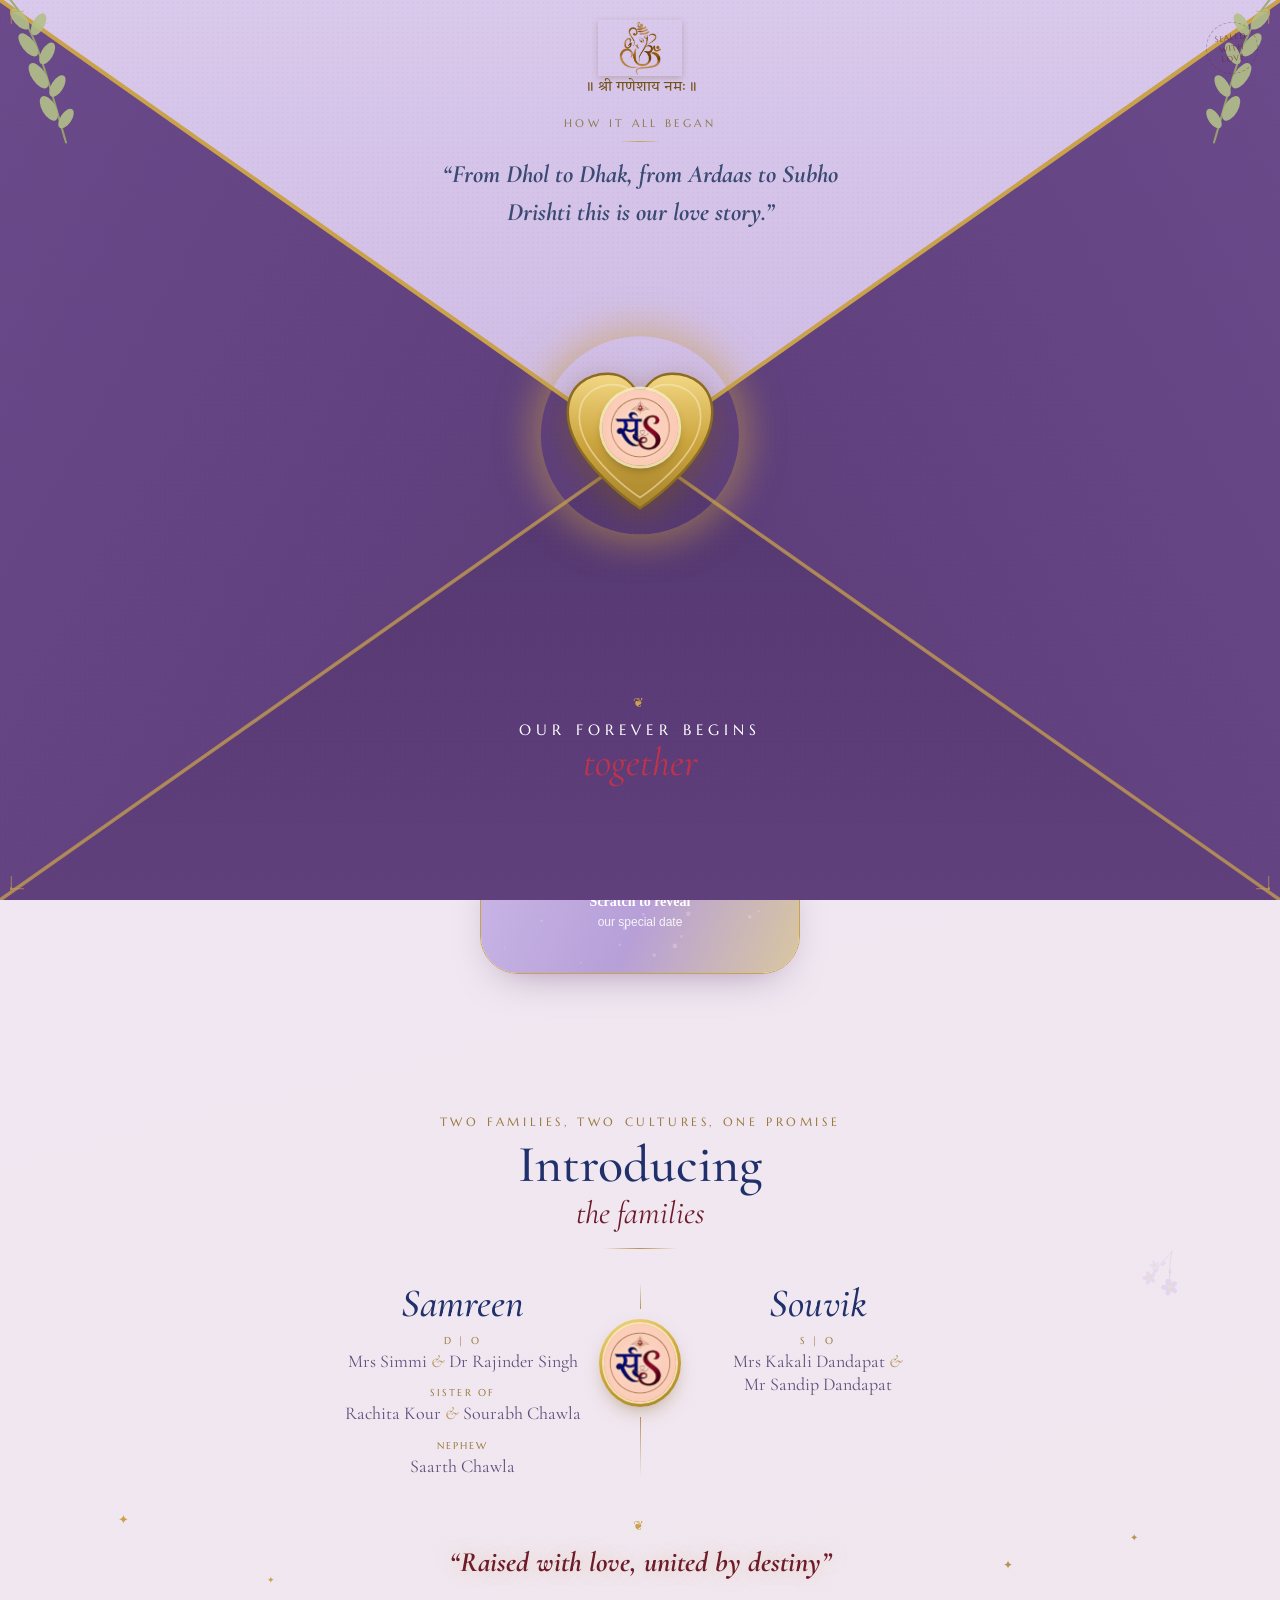
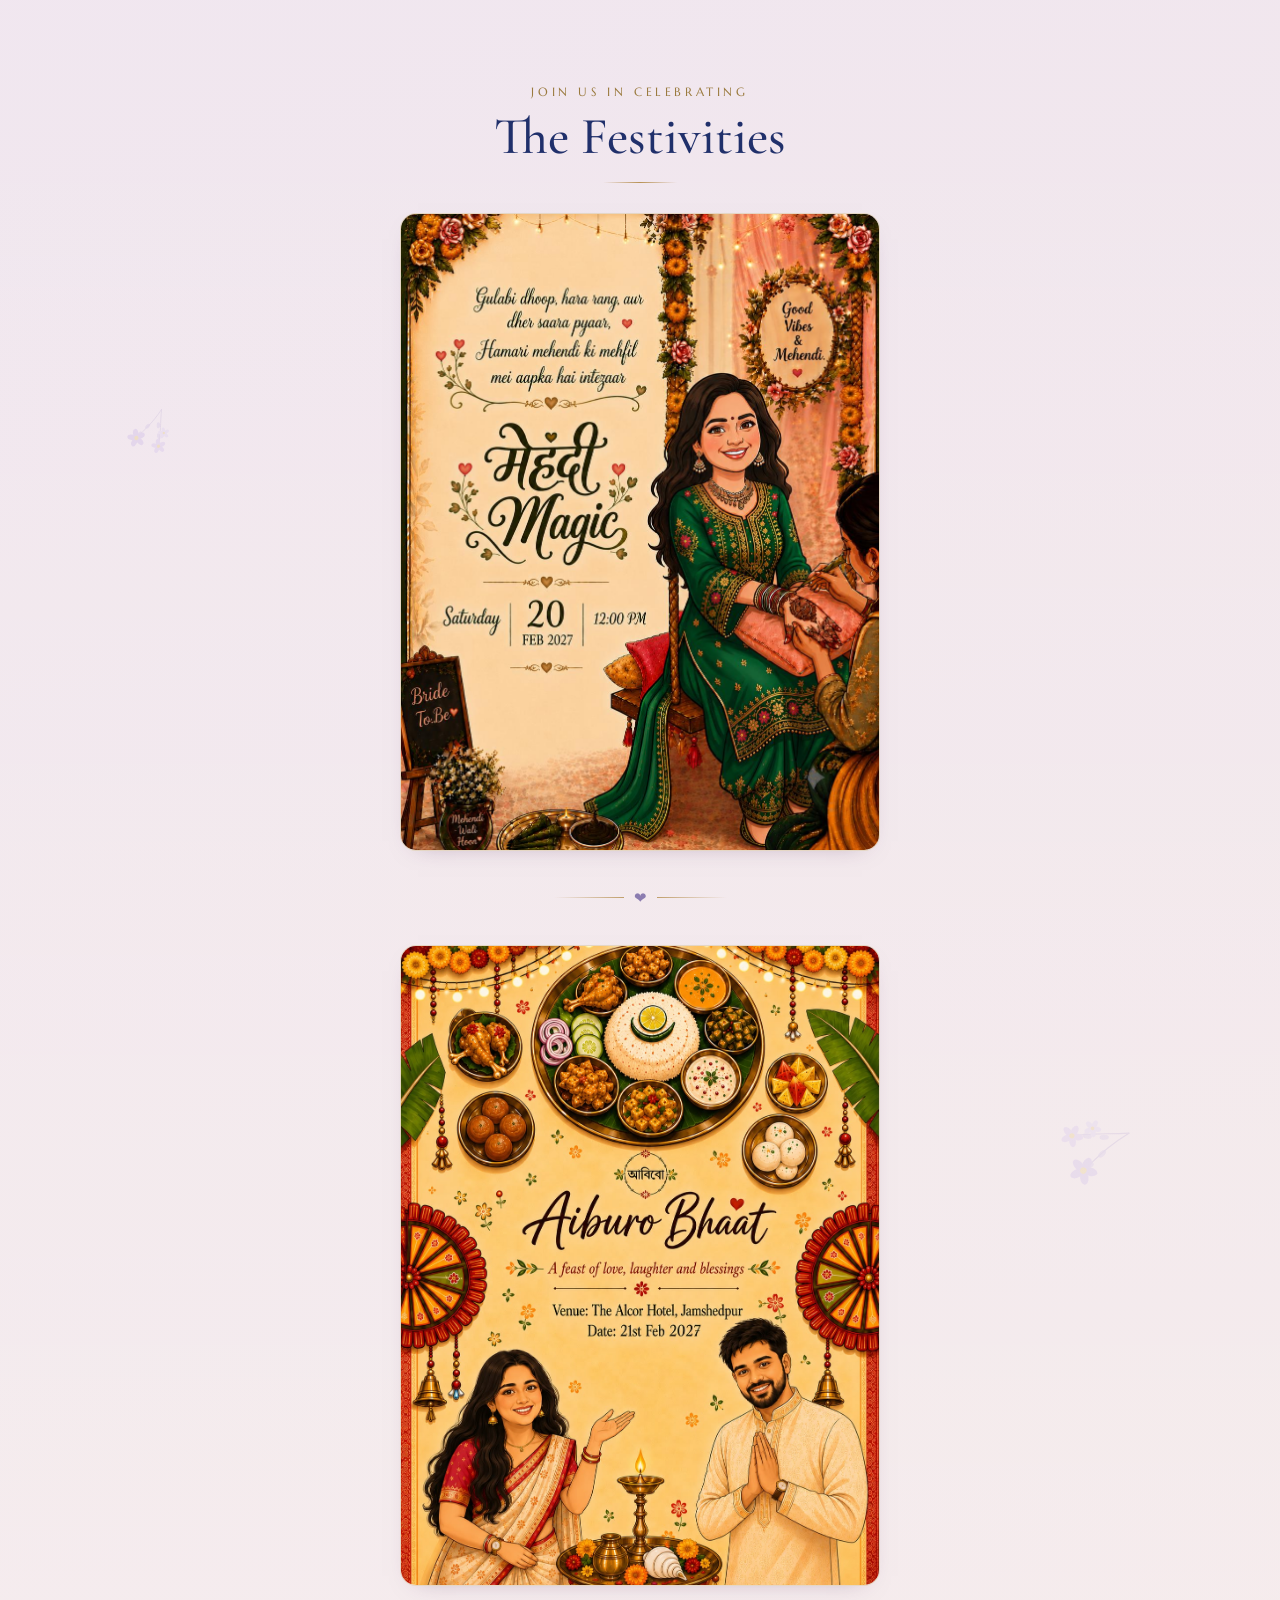
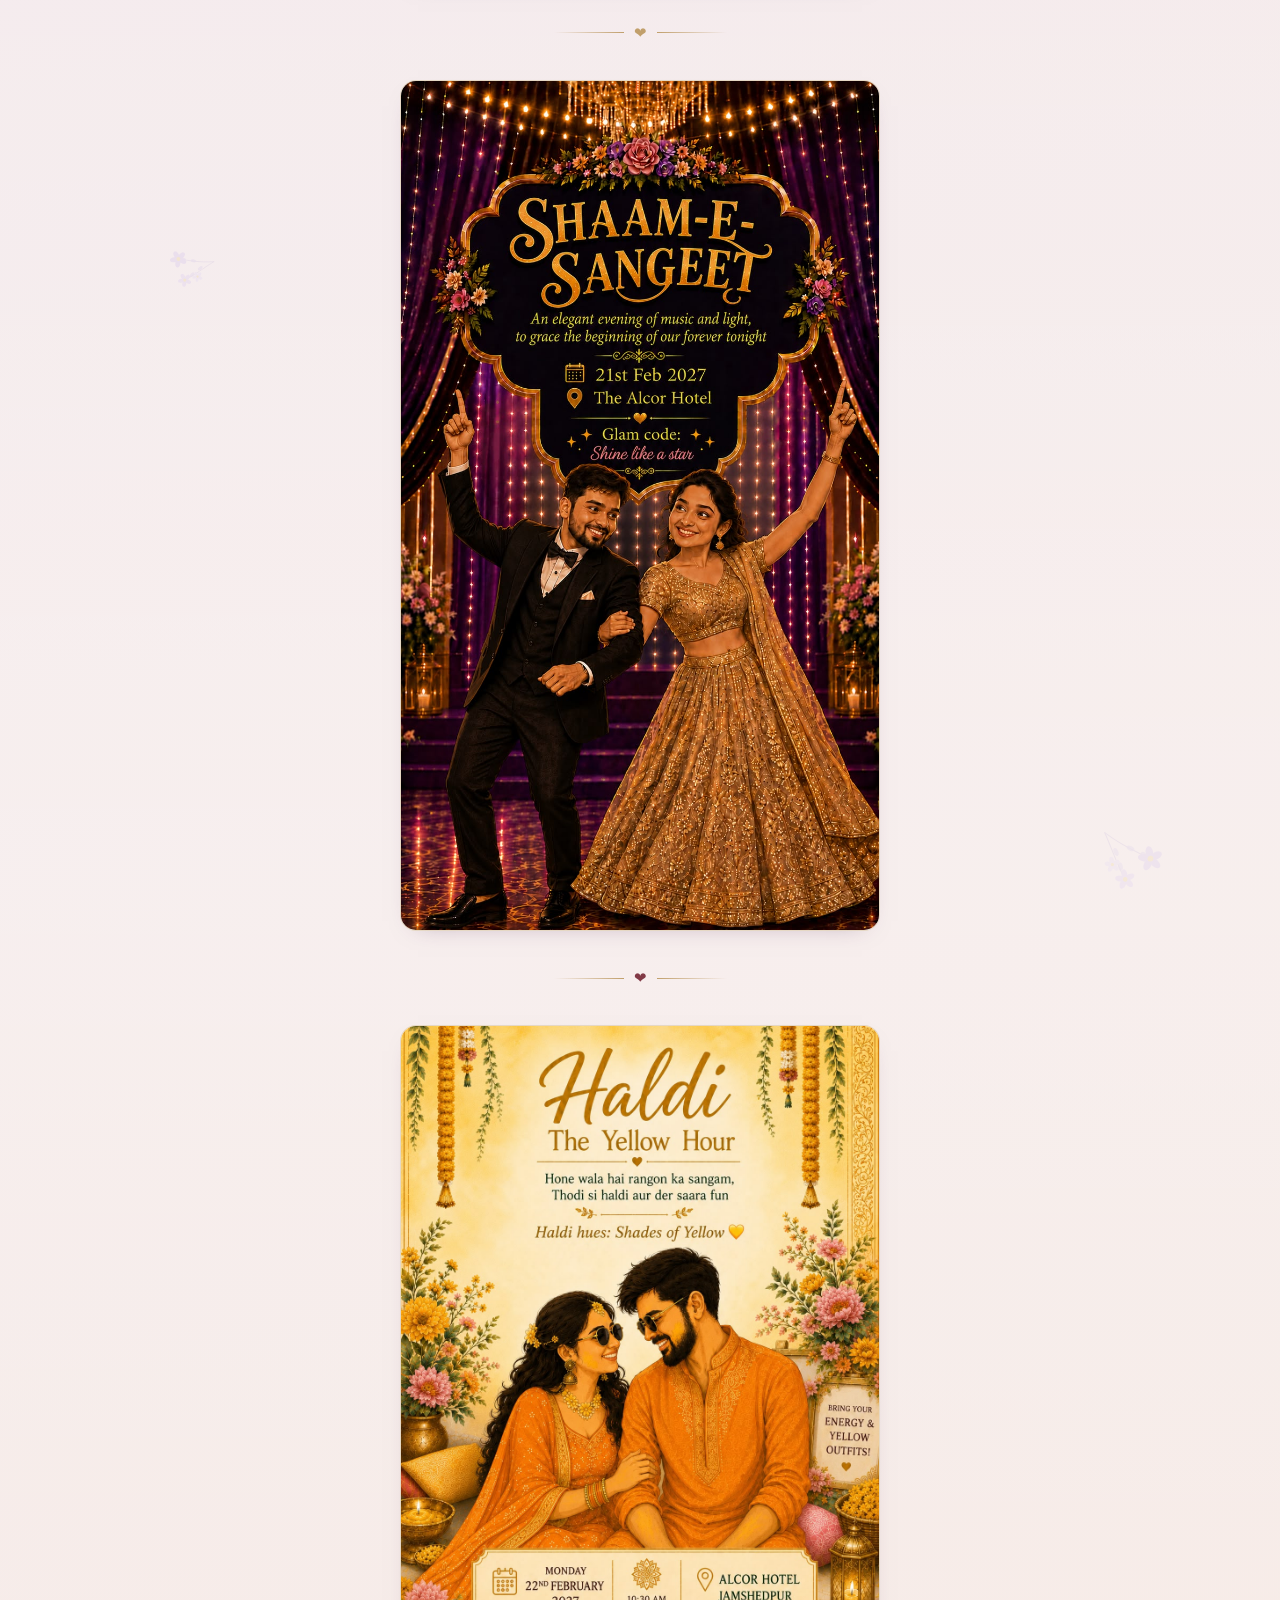
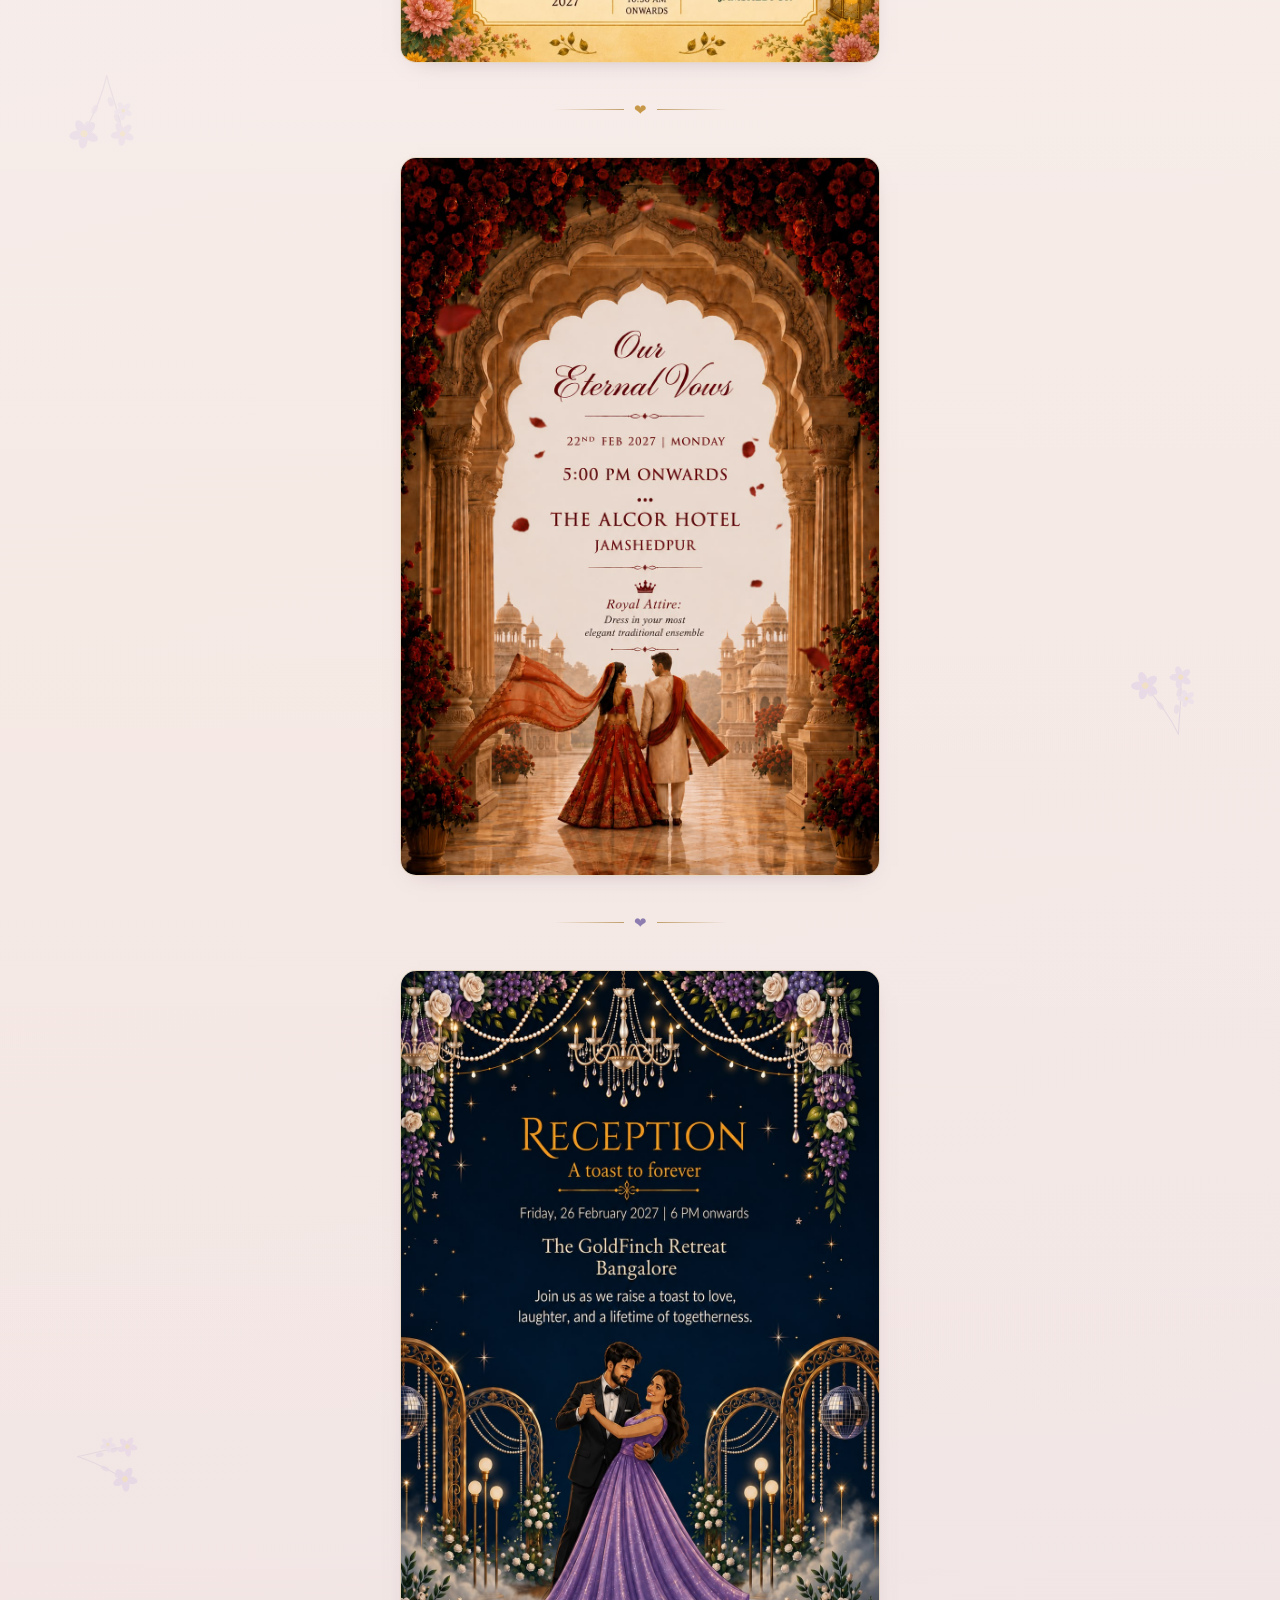
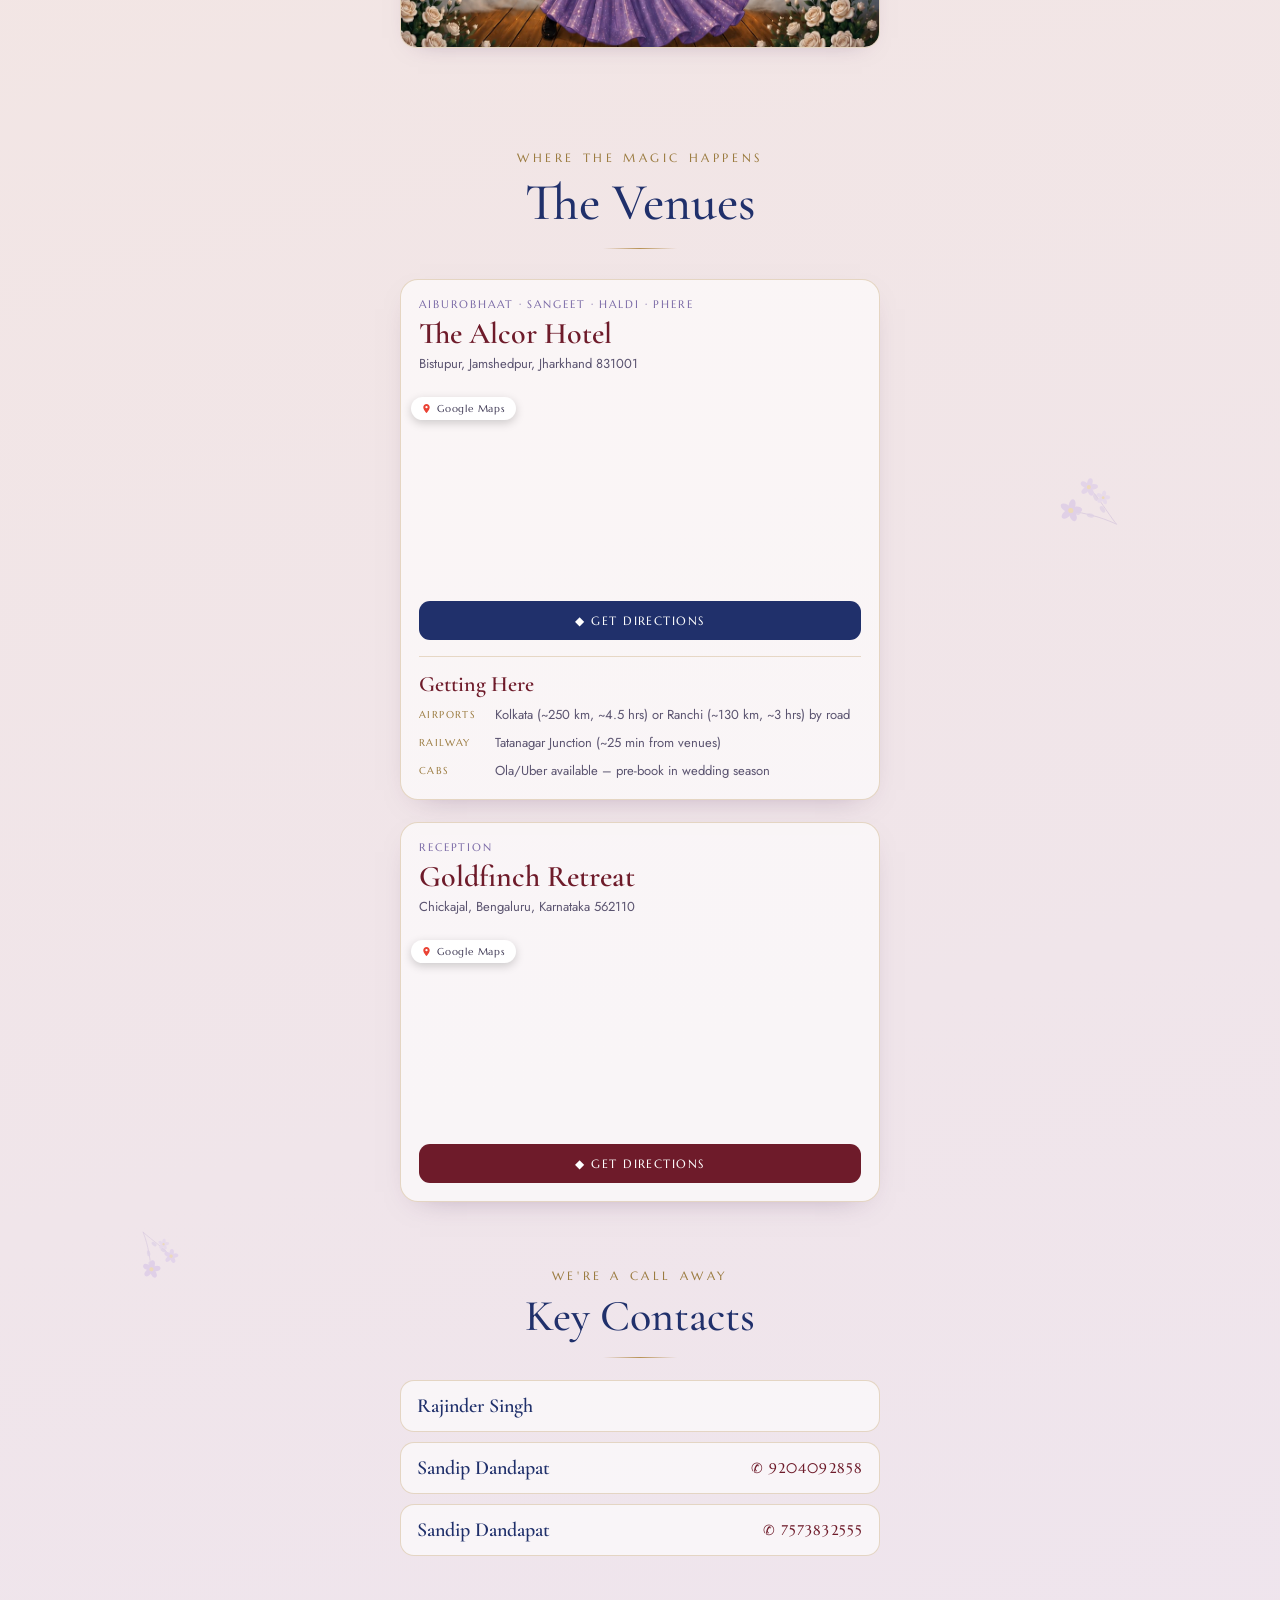
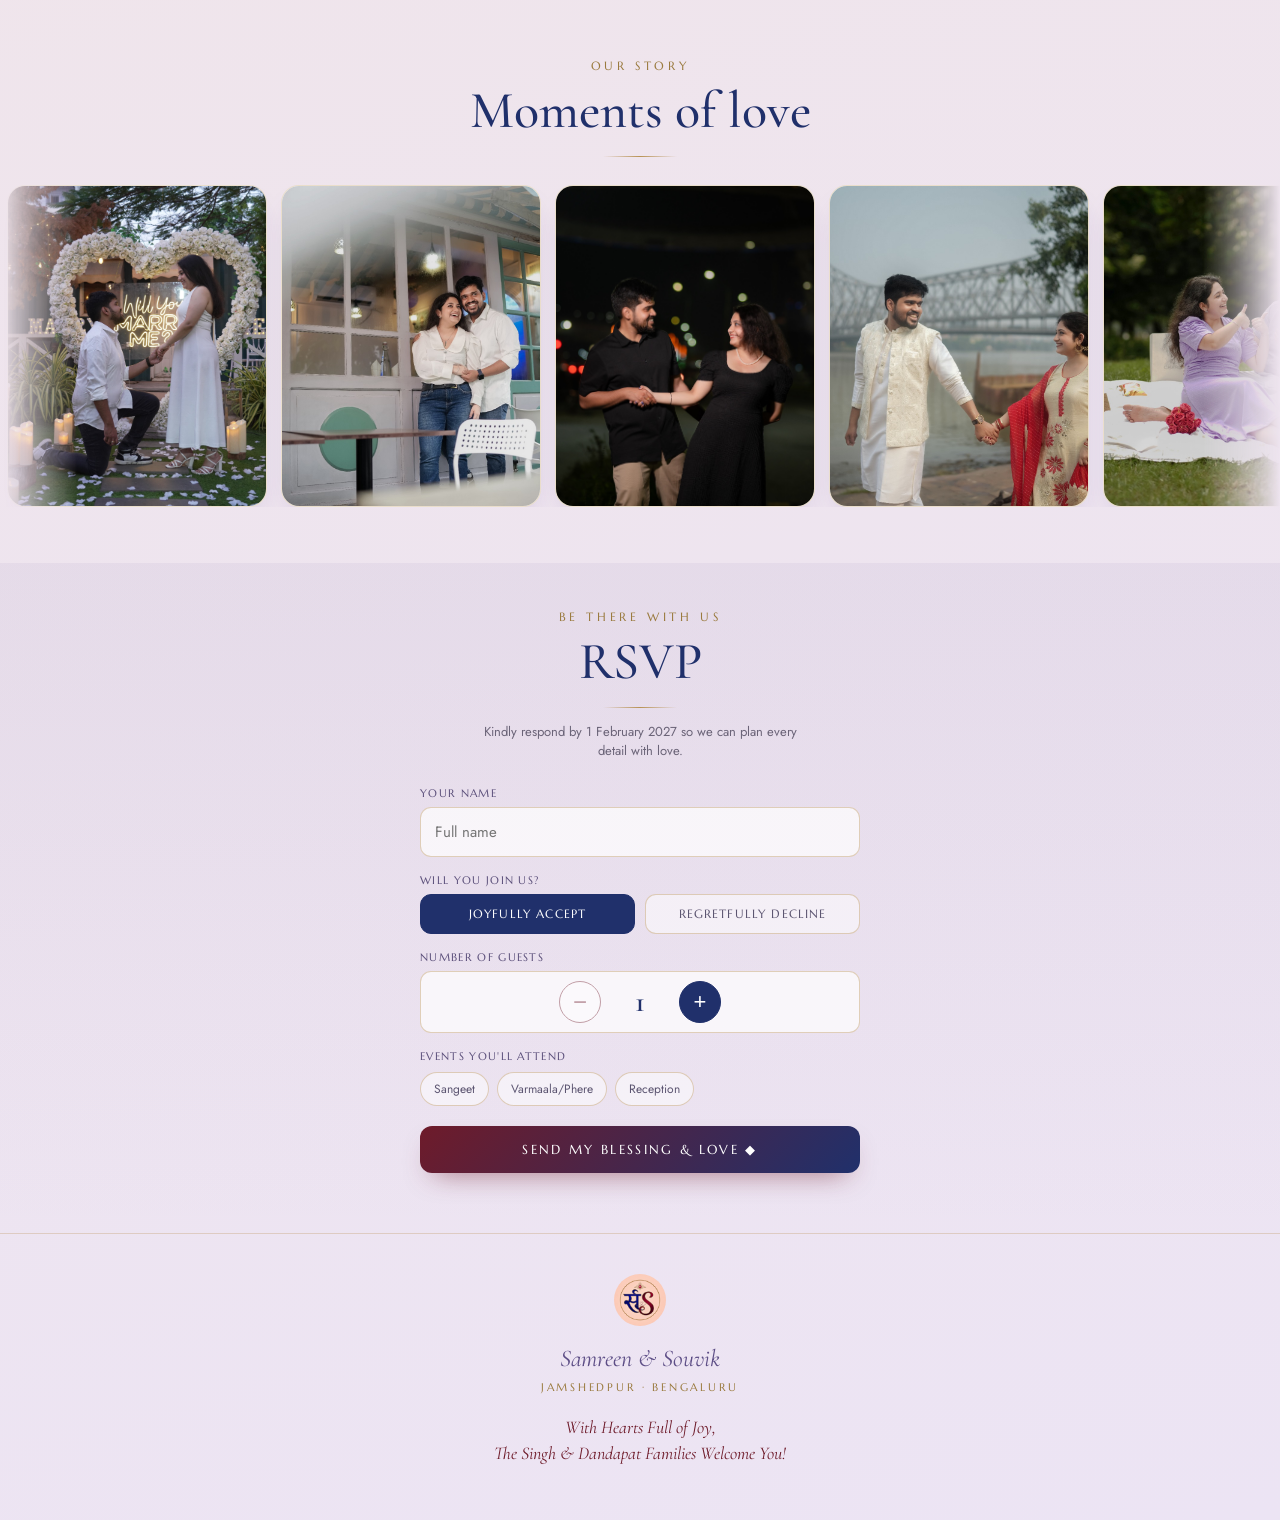
==== index.html @ 427c612b "RecommendedWebsiteChangesP1" ====
<!DOCTYPE html>
<html lang="en">
<head>
<meta charset="utf-8">
<meta name="viewport" content="width=device-width, initial-scale=1">
<title>Samreen &amp; Souvik · Wedding Invitation</title>
<link rel="preconnect" href="https://fonts.googleapis.com">
<link rel="preconnect" href="https://fonts.gstatic.com" crossorigin>
<link href="https://fonts.googleapis.com/css2?family=Cormorant+Garamond:ital,wght@0,400;0,500;0,600;1,400;1,500&family=Jost:wght@300;400;500&family=Marcellus&family=Tiro+Devanagari+Hindi&display=swap" rel="stylesheet">
<style>
  * { box-sizing: border-box; }
  html { scroll-behavior: smooth; }
  body { margin: 0; font-family: 'Jost', sans-serif; color: #3a3450; background: linear-gradient(165deg,#efe7f6 0%,#f4e6e0 55%,#ece4f4 100%); overflow-x: hidden; }
  a { color: inherit; }
  @keyframes floatPulse { 0%,100% { transform: scale(1); } 50% { transform: scale(1.045); } }
  @keyframes fadeUp { from { opacity: 0; transform: translateY(16px); } to { opacity: 1; transform: translateY(0); } }
  @keyframes hintBob { 0%,100% { transform: translateY(0); opacity: .55; } 50% { transform: translateY(6px); opacity: 1; } }
  @keyframes kenburns { from { transform: scale(1); } to { transform: scale(1.08); } }
  @keyframes shimmer { 0%,100% { opacity:.35 } 50% { opacity:.9 } }
  @keyframes burst { 0% { transform: translate(-50%,-50%) scale(.2); opacity:0; } 25% { opacity:1; } 100% { transform: translate(-50%,-50%) translate(var(--bx,0), var(--by,0)) scale(1.05) rotate(160deg); opacity:0; } }
  @keyframes sparkleDrift { 0% { transform: translateY(0) translateX(0) scale(1); opacity:0; } 10% { opacity:.9; } 90% { opacity:.7; } 100% { transform: translateY(-115vh) translateX(var(--sx,20px)) scale(.4); opacity:0; } }
  @keyframes celebratePop { 0% { transform: scale(0) rotate(0deg); opacity:0; } 25% { opacity:1; } 55% { transform: scale(1.25) rotate(170deg); opacity:1; } 100% { transform: scale(.85) rotate(340deg); opacity:0; } }
  @keyframes sparkleTwinkle { 0%,100% { opacity:.25; transform:scale(.7) rotate(0deg); } 50% { opacity:1; transform:scale(1.15) rotate(20deg); } }

  /* ENTRY OVERLAY */
  #overlay { position: fixed; inset: 0; z-index: 60; overflow: hidden; background: #f4ecdc; transition: opacity .9s ease; }
  #overlay.gone { opacity: 0; visibility: hidden; }
  .ov-chrome { transition: opacity .55s ease; }
  #overlay.opening .ov-chrome { opacity: 0; }
  .ov-flap { position: absolute; inset: 0; z-index: 2; transition: transform .95s cubic-bezier(.6,0,.2,1), opacity .8s ease .1s; }
  .ov-flap::after { content:''; position:absolute; inset:0; background-image: radial-gradient(rgba(140,108,34,.05) 1px, transparent 1px); background-size: 5px 5px; }
  .ov-flap.left { background: linear-gradient(120deg,#6b4a8c,#4f3168); clip-path: polygon(0 0, 0 100%, 50% 50%); box-shadow: inset 0 0 0 1000px transparent; border-right: 1.5px solid rgba(184,146,85,.35); }
  .ov-flap.right { background: linear-gradient(240deg,#6b4a8c,#4f3168); clip-path: polygon(100% 0, 100% 100%, 50% 50%); border-left: 1.5px solid rgba(184,146,85,.35); }
  .ov-flap.bottom { background: linear-gradient(0deg,#5f3f7c,#4a2f66); clip-path: polygon(0 100%, 100% 100%, 50% 50%); border-top: 1.5px solid rgba(184,146,85,.35); }
  .ov-flap.top { background: linear-gradient(180deg,#d9c9ec,#c6aee0); clip-path: polygon(0 0, 100% 0, 50% 50%); border-bottom: 1.5px solid rgba(184,146,85,.35); z-index: 1; }
  #overlay.opening .ov-flap.top { transform: translateY(-65%); opacity: 0; }
  #overlay.opening .ov-flap.left { transform: translateX(-65%); opacity: 0; }
  #overlay.opening .ov-flap.right { transform: translateX(65%); opacity: 0; }
  #overlay.opening .ov-flap.bottom { transform: translateY(72%); opacity: 0; }
  .ov-seal { position: absolute; left: 50%; top: 49%; z-index: 5; transform: translate(-50%,-50%) scale(1); opacity: 1; transition: all .8s ease; }
  #overlay.opening .ov-seal { transform: translate(-50%,-50%) scale(1.25); opacity: 0; }
  .ov-flash { position: absolute; inset: 0; z-index: 6; pointer-events: none; opacity: 0; background: radial-gradient(circle at 50% 49%, #fff 0%, rgba(255,250,230,.95) 22%, rgba(255,230,160,.55) 45%, rgba(255,230,160,0) 70%); }
  #overlay.opening .ov-flash { animation: envFlash .7s ease-out forwards; }
  @keyframes envFlash { 0% { opacity: 0; transform: scale(.3); } 18% { opacity: 1; transform: scale(1.1); } 100% { opacity: 0; transform: scale(2.4); } }

  /* SCRATCH */
  #scratchCanvas { transition: opacity .5s ease; }
  .scratch-cleared #scratchCanvas { opacity: 0; pointer-events: none; }

  /* COUNTDOWN reveal */
  #countdownGrid { opacity: 0; max-height: 0; overflow: hidden; transition: opacity .7s ease, max-height .8s ease, margin-top .7s ease; }
  #countdownGrid.revealed { opacity: 1; max-height: 360px; margin-top: 28px; }
  #foreverQuote { opacity: 0; max-height: 0; overflow: hidden; transition: opacity .7s ease, max-height .8s ease, margin-top .7s ease; }
  #foreverQuote.revealed { opacity: 1; max-height: 140px; margin-top: 30px; }

  /* GALLERY */
  @keyframes galleryScroll { 0% { transform: translateX(0); } 100% { transform: translateX(calc(-50% - 7px)); } }
  .gallery-track:hover { animation-play-state: paused; }

  @media (max-width: 880px) {
    .venue-grid { grid-template-columns: 1fr !important; }
  }
</style>
</head>
<body>

<!-- corner florals -->
<div aria-hidden="true" style="position:fixed; inset:0; z-index:1; pointer-events:none; overflow:hidden;" id="florals"></div>
<!-- drifting sparkle bubbles -->
<div aria-hidden="true" style="position:fixed; inset:0; z-index:30; pointer-events:none; overflow:hidden;" id="bubbles"></div>
<!-- full-screen celebration when date is revealed -->
<div aria-hidden="true" style="position:fixed; inset:0; z-index:55; pointer-events:none; overflow:hidden;" id="celebration"></div>

<!-- NAV -->
<nav style="position:sticky; top:0; z-index:40; display:flex; align-items:center; justify-content:center; gap:18px; padding:12px 16px; background:rgba(244,231,228,.72); backdrop-filter:blur(10px); border-bottom:1px solid rgba(184,146,85,.28);">
  <a href="#home" style="display:flex; align-items:center; gap:8px; text-decoration:none;">
    <img src="images/IntialsLogo.png" alt="S&amp;S" style="width:30px; height:30px; border-radius:50%; object-fit:cover; box-shadow:0 1px 4px rgba(110,27,42,.25);">
  </a>
  <div style="display:flex; gap:16px; font-family:'Marcellus',serif; font-size:12.5px; letter-spacing:.14em; text-transform:uppercase; color:#5b4f7a;">
    <a href="#countdown" style="text-decoration:none; color:inherit;">Countdown</a>
    <a href="#events" style="text-decoration:none; color:inherit;">Events</a>
    <a href="#venue" style="text-decoration:none; color:inherit;">Venue</a>
    <a href="#gallery" style="text-decoration:none; color:inherit;">Gallery</a>
    <a href="#rsvp" style="text-decoration:none; color:inherit;">RSVP</a>
  </div>
</nav>

<!-- HERO -->
<section id="home" style="position:relative; display:flex; flex-direction:column; align-items:center; padding:34px 18px 50px;">
  <div style="font-family:'Marcellus',serif; letter-spacing:.34em; text-transform:uppercase; font-size:12px; color:#9a7a3e; margin-bottom:6px;">Meet the couple</div>
  <div style="width:74px; height:1px; background:linear-gradient(90deg,transparent,#b89255,transparent); margin:8px 0 22px;"></div>
  <div style="position:relative; width:min(86vw,440px); aspect-ratio:1/1; border-radius:18px; overflow:hidden; box-shadow:0 18px 50px -20px rgba(80,40,90,.5); border:1px solid rgba(184,146,85,.4);">
    <img src="images/Log.jpeg" alt="Samreen and Souvik" style="width:100%; height:100%; object-fit:cover; animation:kenburns 18s ease-in-out infinite alternate;">
  </div>
  <h1 style="font-family:'Cormorant Garamond',serif; font-weight:500; font-size:clamp(40px,12vw,68px); margin:26px 0 2px; color:#20306b; line-height:1; text-align:center;">Samreen <span style="color:#b89255; font-style:italic; font-weight:400;">&amp;</span> Souvik</h1>
</section>

<!-- COUNTDOWN + SCRATCH -->
<section id="countdown" style="padding:18px 18px 56px; text-align:center;">
  <div style="font-family:'Cormorant Garamond',serif; font-style:italic; font-size:clamp(22px,6vw,28px); color:#6e1b2a; margin-bottom:4px;">We're getting married</div>
  <h2 id="scratchTitle" style="font-family:'Cormorant Garamond',serif; font-weight:500; font-style:italic; font-size:clamp(24px,7vw,36px); color:#5d4e86; margin:6px 0 8px;">Save the date</h2>
  <div id="scratchHint" style="font-size:12px; color:#8a7fa6; margin-bottom:18px;"></div>

  <div style="position:relative; width:min(88vw,320px); margin:0 auto 34px;">
    <div id="scratchTicket" style="position:relative; width:100%; height:128px; border-radius:38px; overflow:hidden; border:1.5px solid #c9a24a; box-shadow:0 16px 42px -22px rgba(80,40,90,.55);">
      <div style="position:absolute; inset:0; display:flex; flex-direction:column; align-items:center; justify-content:center; gap:5px; background:linear-gradient(160deg,#fdf6ef,#f1e7fa);">
        <div style="font-family:'Cormorant Garamond',serif; font-weight:600; font-size:clamp(26px,8vw,37px); color:#6e1b2a; line-height:1;">22 February 2027</div>
      </div>
      <canvas id="scratchCanvas" style="position:absolute; inset:0; width:100%; height:100%; touch-action:none; cursor:grab;"></canvas>
      <div id="burstLayer" style="position:absolute; inset:0; pointer-events:none; z-index:5;"></div>
    </div>
  </div>

  <div id="countdownGrid" style="display:grid; grid-template-columns:repeat(4,1fr); gap:10px; max-width:440px; margin:0 auto;">
    <div style="background:rgba(255,255,255,.55); border:1px solid rgba(184,146,85,.35); border-radius:14px; padding:16px 6px;">
      <div id="dd" style="font-family:'Cormorant Garamond',serif; font-weight:600; font-size:clamp(30px,9vw,44px); color:#20306b; line-height:1;">00</div>
      <div style="font-family:'Marcellus',serif; font-size:10px; letter-spacing:.2em; text-transform:uppercase; color:#8a7fa6; margin-top:6px;">Days</div>
    </div>
    <div style="background:rgba(255,255,255,.55); border:1px solid rgba(184,146,85,.35); border-radius:14px; padding:16px 6px;">
      <div id="hh" style="font-family:'Cormorant Garamond',serif; font-weight:600; font-size:clamp(30px,9vw,44px); color:#20306b; line-height:1;">00</div>
      <div style="font-family:'Marcellus',serif; font-size:10px; letter-spacing:.2em; text-transform:uppercase; color:#8a7fa6; margin-top:6px;">Hours</div>
    </div>
    <div style="background:rgba(255,255,255,.55); border:1px solid rgba(184,146,85,.35); border-radius:14px; padding:16px 6px;">
      <div id="mm" style="font-family:'Cormorant Garamond',serif; font-weight:600; font-size:clamp(30px,9vw,44px); color:#20306b; line-height:1;">00</div>
      <div style="font-family:'Marcellus',serif; font-size:10px; letter-spacing:.2em; text-transform:uppercase; color:#8a7fa6; margin-top:6px;">Minutes</div>
    </div>
    <div style="background:rgba(255,255,255,.55); border:1px solid rgba(184,146,85,.35); border-radius:14px; padding:16px 6px;">
      <div id="ss" style="font-family:'Cormorant Garamond',serif; font-weight:600; font-size:clamp(30px,9vw,44px); color:#6e1b2a; line-height:1;">00</div>
      <div style="font-family:'Marcellus',serif; font-size:10px; letter-spacing:.2em; text-transform:uppercase; color:#8a7fa6; margin-top:6px;">Seconds</div>
    </div>
  </div>

  <div id="foreverQuote">
    <div style="color:#c9a24a; font-size:13px; letter-spacing:.3em; margin-bottom:6px;">&#10086;</div>
    <p style="font-family:'Cormorant Garamond',serif; font-style:italic; font-weight:500; font-size:clamp(18px,5vw,26px); color:#6e1b2a; margin:0 auto; max-width:380px; line-height:1.4;">&ldquo;Until our forever begins&rdquo;</p>
  </div>
</section>

<!-- FAMILIES -->
<section id="families" style="padding:50px 18px 56px; text-align:center;">
  <div style="font-family:'Marcellus',serif; letter-spacing:.3em; text-transform:uppercase; font-size:12px; color:#9a7a3e;">Two families, two cultures, one promise</div>
  <h2 style="font-family:'Cormorant Garamond',serif; font-weight:500; font-size:clamp(34px,10vw,52px); color:#20306b; margin:10px 0 0; line-height:1;">Introducing</h2>
  <div style="font-family:'Cormorant Garamond',serif; font-style:italic; font-size:clamp(22px,6.5vw,32px); color:#6e1b2a; margin-top:2px;">the families</div>
  <div style="width:74px; height:1px; background:linear-gradient(90deg,transparent,#b89255,transparent); margin:16px auto 0;"></div>

  <div style="display:grid; grid-template-columns:1fr auto 1fr; align-items:start; gap:10px; max-width:600px; margin:34px auto 0;">

    <!-- LEFT: Samreen -->
    <div style="text-align:center;">
      <h3 style="font-family:'Cormorant Garamond',serif; font-style:italic; font-weight:500; font-size:clamp(26px,7.5vw,40px); color:#20306b; margin:0 0 12px; line-height:1;">Samreen</h3>
      <div style="font-family:'Marcellus',serif; letter-spacing:.22em; text-transform:uppercase; font-size:9.5px; color:#9a7a3e; margin-bottom:3px;">D | O</div>
      <div style="font-family:'Cormorant Garamond',serif; font-size:clamp(15px,4vw,18px); color:#5b4f7a; line-height:1.3;">Mrs Simmi <span style="color:#b89255; font-style:italic;">&amp;</span> Dr Rajinder Singh</div>
      <div style="font-family:'Marcellus',serif; letter-spacing:.22em; text-transform:uppercase; font-size:9.5px; color:#9a7a3e; margin:14px 0 3px;">Sister of</div>
      <div style="font-family:'Cormorant Garamond',serif; font-size:clamp(15px,4vw,18px); color:#5b4f7a; line-height:1.3;">Rachita Kour <span style="color:#b89255; font-style:italic;">&amp;</span> Sourabh Chawla</div>
      <div style="font-family:'Marcellus',serif; letter-spacing:.22em; text-transform:uppercase; font-size:9.5px; color:#9a7a3e; margin:14px 0 3px;">Nephew</div>
      <div style="font-family:'Cormorant Garamond',serif; font-size:clamp(15px,4vw,18px); color:#5b4f7a; line-height:1.3;">Saarth Chawla</div>
    </div>

    <!-- CENTER: logo -->
    <div style="display:flex; flex-direction:column; align-items:center; gap:10px; padding:0 4px;">
      <div style="width:1px; height:26px; background:linear-gradient(180deg,transparent,#b89255);"></div>
      <div style="position:relative; width:clamp(58px,16vw,82px); aspect-ratio:1/1; border-radius:50%; padding:5px; background:linear-gradient(160deg,#f2d784,#cda63f,#a8842c); box-shadow:0 8px 20px -8px rgba(120,90,20,.55);">
        <img src="images/IntialsLogo.png" alt="S&amp;S" style="width:100%; height:100%; border-radius:50%; object-fit:cover; box-shadow:0 0 0 2px rgba(248,236,194,.85);">
      </div>
      <div style="width:1px; flex:1; min-height:60px; background:linear-gradient(180deg,#b89255,transparent);"></div>
    </div>

    <!-- RIGHT: Souvik -->
    <div style="text-align:center;">
      <h3 style="font-family:'Cormorant Garamond',serif; font-style:italic; font-weight:500; font-size:clamp(26px,7.5vw,40px); color:#20306b; margin:0 0 12px; line-height:1;">Souvik</h3>
      <div style="font-family:'Marcellus',serif; letter-spacing:.22em; text-transform:uppercase; font-size:9.5px; color:#9a7a3e; margin-bottom:3px;">S | O</div>
      <div style="font-family:'Cormorant Garamond',serif; font-size:clamp(15px,4vw,18px); color:#5b4f7a; line-height:1.3;">Mrs Kakali Dandapat <span style="color:#b89255; font-style:italic;">&amp;</span><br>Mr Sandip Dandapat</div>
    </div>

  </div>

  <div style="margin-top:38px; position:relative;">
    <span style="position:absolute; left:8%; top:-6px; font-size:13px; color:#c9a24a; animation:sparkleTwinkle 2.1s ease-in-out infinite;">&#10022;</span>
    <span style="position:absolute; right:10%; top:14px; font-size:10px; color:#b89255; animation:sparkleTwinkle 2.6s ease-in-out infinite .5s;">&#10022;</span>
    <span style="position:absolute; left:20%; bottom:-4px; font-size:9px; color:#c9a24a; animation:sparkleTwinkle 2.3s ease-in-out infinite 1s;">&#10022;</span>
    <span style="position:absolute; right:20%; bottom:8px; font-size:12px; color:#b89255; animation:sparkleTwinkle 2.8s ease-in-out infinite 1.4s;">&#10022;</span>
    <div style="color:#c9a24a; font-size:13px; letter-spacing:.3em; margin-bottom:8px;">&#10086;</div>
    <p style="font-family:'Cormorant Garamond',serif; font-weight:700; font-style:italic; font-size:clamp(20px,5.5vw,28px); color:#6e1b2a; margin:0 auto; max-width:420px; line-height:1.4; text-shadow:0 0 18px rgba(201,162,74,.35);">&ldquo;Raised with love, united by destiny&rdquo;</p>
  </div>
</section>

<!-- EVENTS -->
<section id="events" style="padding:46px 18px 56px; background:linear-gradient(180deg,rgba(255,255,255,.0),rgba(255,255,255,.35),rgba(255,255,255,.0));">
  <div style="text-align:center; margin-bottom:30px;">
    <div style="font-family:'Marcellus',serif; letter-spacing:.3em; text-transform:uppercase; font-size:12px; color:#9a7a3e;">Join us in celebrating</div>
    <h2 style="font-family:'Cormorant Garamond',serif; font-weight:500; font-size:clamp(34px,10vw,52px); color:#20306b; margin:6px 0 0;">The Festivities</h2>
    <div style="width:74px; height:1px; background:linear-gradient(90deg,transparent,#b89255,transparent); margin:14px auto 0;"></div>
  </div>
  <div id="eventsWrap" style="display:flex; flex-direction:column; gap:14px; max-width:480px; margin:0 auto;"></div>
</section>

<!-- VENUE -->
<section id="venue" style="padding:46px 18px 56px;">
  <div style="text-align:center; margin-bottom:30px;">
    <div style="font-family:'Marcellus',serif; letter-spacing:.3em; text-transform:uppercase; font-size:12px; color:#9a7a3e;">Where the magic happens</div>
    <h2 style="font-family:'Cormorant Garamond',serif; font-weight:500; font-size:clamp(34px,10vw,52px); color:#20306b; margin:6px 0 0;">The Venues</h2>
    <div style="width:74px; height:1px; background:linear-gradient(90deg,transparent,#b89255,transparent); margin:14px auto 0;"></div>
  </div>
  <div class="venue-grid" style="display:flex; flex-direction:column; gap:22px; max-width:480px; margin:0 auto;">

    <div style="background:rgba(255,255,255,.62); border:1px solid rgba(184,146,85,.32); border-radius:18px; overflow:hidden; box-shadow:0 10px 30px -20px rgba(80,40,90,.5);">
      <div style="padding:18px 18px 14px;">
        <div style="font-family:'Marcellus',serif; letter-spacing:.18em; text-transform:uppercase; font-size:10.5px; color:#7a6aa6;">Aiburobhaat · Sangeet · Haldi · Phere</div>
        <h3 style="font-family:'Cormorant Garamond',serif; font-weight:600; font-size:30px; color:#6e1b2a; margin:4px 0 2px;">The Alcor Hotel</h3>
        <div style="font-size:13px; color:#5b5470;">Bistupur, Jamshedpur, Jharkhand 831001</div>
      </div>
      <div style="position:relative;">
        <iframe title="Alcor Hotel map" src="https://www.google.com/maps?q=The+Alcor+Hotel,+Bistupur,+Jamshedpur,+Jharkhand+831001&output=embed" style="width:100%; height:200px; border:0; display:block;" loading="lazy" referrerpolicy="no-referrer-when-downgrade"></iframe>
        <div style="position:absolute; top:10px; left:10px; display:flex; align-items:center; gap:5px; background:#fff; padding:5px 10px; border-radius:20px; box-shadow:0 3px 10px rgba(0,0,0,.18); font-family:'Marcellus',serif; font-size:10px; letter-spacing:.08em; color:#3a3450;"><svg width="11" height="13" viewBox="0 0 24 24" fill="#ea4335" xmlns="http://www.w3.org/2000/svg"><path d="M12 2C8.1 2 5 5.1 5 9c0 5.2 7 13 7 13s7-7.8 7-13c0-3.9-3.1-7-7-7zm0 9.5A2.5 2.5 0 1112 6.5a2.5 2.5 0 010 5z"/></svg>Google Maps</div>
      </div>
      <div style="padding:14px 18px 18px;">
        <a href="https://www.google.com/maps/dir//The+Alcor+Hotel,+Holding+No.4,+Ram+Das+Bhatta+Cir,+New+Rani+Kudar,+Bistupur,+Jamshedpur,+Jharkhand+831001" target="_blank" rel="noopener" style="display:flex; align-items:center; justify-content:center; gap:8px; text-decoration:none; background:#20306b; color:#fff; font-family:'Marcellus',serif; letter-spacing:.12em; text-transform:uppercase; font-size:12px; padding:12px; border-radius:11px;">&#9670; Get Directions</a>
        <div style="margin-top:16px; padding-top:14px; border-top:1px solid rgba(184,146,85,.3);"><div style="font-family:'Cormorant Garamond',serif; font-weight:600; font-size:22px; color:#6e1b2a;">Getting Here</div><div style="display:flex; gap:10px; margin-top:9px; font-size:13px; line-height:1.45; color:#5b5470;"><span style="flex:0 0 66px; font-family:'Marcellus',serif; letter-spacing:.14em; text-transform:uppercase; font-size:10px; color:#9a7a3e; padding-top:2px;">Airports</span><span>Kolkata (~250 km, ~4.5 hrs) or Ranchi (~130 km, ~3 hrs) by road</span></div><div style="display:flex; gap:10px; margin-top:9px; font-size:13px; line-height:1.45; color:#5b5470;"><span style="flex:0 0 66px; font-family:'Marcellus',serif; letter-spacing:.14em; text-transform:uppercase; font-size:10px; color:#9a7a3e; padding-top:2px;">Railway</span><span>Tatanagar Junction (~25 min from venues)</span></div><div style="display:flex; gap:10px; margin-top:9px; font-size:13px; line-height:1.45; color:#5b5470;"><span style="flex:0 0 66px; font-family:'Marcellus',serif; letter-spacing:.14em; text-transform:uppercase; font-size:10px; color:#9a7a3e; padding-top:2px;">Cabs</span><span>Ola/Uber available &ndash; pre-book in wedding season</span></div></div>
      </div>
    </div>

    <div style="background:rgba(255,255,255,.62); border:1px solid rgba(184,146,85,.32); border-radius:18px; overflow:hidden; box-shadow:0 10px 30px -20px rgba(80,40,90,.5);">
      <div style="padding:18px 18px 14px;">
        <div style="font-family:'Marcellus',serif; letter-spacing:.18em; text-transform:uppercase; font-size:10.5px; color:#7a6aa6;">Reception</div>
        <h3 style="font-family:'Cormorant Garamond',serif; font-weight:600; font-size:30px; color:#6e1b2a; margin:4px 0 2px;">Goldfinch Retreat</h3>
        <div style="font-size:13px; color:#5b5470;">Chickajal, Bengaluru, Karnataka 562110</div>
      </div>
      <div style="position:relative;">
        <iframe title="Goldfinch Retreat map" src="https://www.google.com/maps?q=Goldfinch+Retreat,+Rashi+Orchid,+Kempegowda+International+Airport+Road,+behind+itc,+Chickajal+P.O,+Tharabanahalli,+Bengaluru,+Karnataka+562110&output=embed" style="width:100%; height:200px; border:0; display:block;" loading="lazy" referrerpolicy="no-referrer-when-downgrade"></iframe>
        <div style="position:absolute; top:10px; left:10px; display:flex; align-items:center; gap:5px; background:#fff; padding:5px 10px; border-radius:20px; box-shadow:0 3px 10px rgba(0,0,0,.18); font-family:'Marcellus',serif; font-size:10px; letter-spacing:.08em; color:#3a3450;"><svg width="11" height="13" viewBox="0 0 24 24" fill="#ea4335" xmlns="http://www.w3.org/2000/svg"><path d="M12 2C8.1 2 5 5.1 5 9c0 5.2 7 13 7 13s7-7.8 7-13c0-3.9-3.1-7-7-7zm0 9.5A2.5 2.5 0 1112 6.5a2.5 2.5 0 010 5z"/></svg>Google Maps</div>
      </div>
      <div style="padding:14px 18px 18px;">
        <a href="https://www.google.com/maps/dir//Goldfinch+Retreat,+Rashi+Orchid,+Kempegowda+International,+Airport+Road,+behind+itc,+Chickajal+P.O,+Tharabanahalli,+Bengaluru,+Karnataka+562110" target="_blank" rel="noopener" style="display:flex; align-items:center; justify-content:center; gap:8px; text-decoration:none; background:#6e1b2a; color:#fff; font-family:'Marcellus',serif; letter-spacing:.12em; text-transform:uppercase; font-size:12px; padding:12px; border-radius:11px;">&#9670; Get Directions</a>
      </div>
    </div>

  </div>
</section>

<!-- KEY CONTACTS -->
<section id="contacts" style="padding:10px 18px 56px;">
  <div style="text-align:center; margin-bottom:22px;">
    <div style="font-family:'Marcellus',serif; letter-spacing:.3em; text-transform:uppercase; font-size:12px; color:#9a7a3e;">We're a call away</div>
    <h2 style="font-family:'Cormorant Garamond',serif; font-weight:500; font-size:clamp(30px,9vw,44px); color:#20306b; margin:6px 0 0;">Key Contacts</h2>
    <div style="width:74px; height:1px; background:linear-gradient(90deg,transparent,#b89255,transparent); margin:14px auto 0;"></div>
  </div>
  <div style="display:flex; flex-direction:column; gap:10px; max-width:480px; margin:0 auto;">
    <div style="display:flex; align-items:center; justify-content:space-between; gap:12px; padding:13px 16px; background:rgba(255,255,255,.62); border:1px solid rgba(184,146,85,.32); border-radius:14px;"><div style="font-family:'Cormorant Garamond',serif; font-weight:600; font-size:20px; color:#20306b;">Rajinder Singh</div><!-- add phone number here --></div>
    <div style="display:flex; align-items:center; justify-content:space-between; gap:12px; padding:13px 16px; background:rgba(255,255,255,.62); border:1px solid rgba(184,146,85,.32); border-radius:14px;"><div style="font-family:'Cormorant Garamond',serif; font-weight:600; font-size:20px; color:#20306b;">Sandip Dandapat</div><a href="tel:+919204092858" style="text-decoration:none; font-family:'Marcellus',serif; letter-spacing:.08em; font-size:14px; color:#6e1b2a;">&#9990; 9204092858</a></div>
    <div style="display:flex; align-items:center; justify-content:space-between; gap:12px; padding:13px 16px; background:rgba(255,255,255,.62); border:1px solid rgba(184,146,85,.32); border-radius:14px;"><div style="font-family:'Cormorant Garamond',serif; font-weight:600; font-size:20px; color:#20306b;">Sandip Dandapat</div><a href="tel:+917573832555" style="text-decoration:none; font-family:'Marcellus',serif; letter-spacing:.08em; font-size:14px; color:#6e1b2a;">&#9990; 7573832555</a></div>
  </div>
</section>

<!-- GALLERY -->
<section id="gallery" style="padding:46px 0 56px;">
  <div style="text-align:center; margin-bottom:28px; padding:0 18px;">
    <div style="font-family:'Marcellus',serif; letter-spacing:.3em; text-transform:uppercase; font-size:12px; color:#9a7a3e;">Our Story</div>
    <h2 style="font-family:'Cormorant Garamond',serif; font-weight:500; font-size:clamp(34px,10vw,52px); color:#20306b; margin:6px 0 0;">Moments of love</h2>
    <div style="width:74px; height:1px; background:linear-gradient(90deg,transparent,#b89255,transparent); margin:14px auto 0;"></div>
  </div>
  <div style="overflow:hidden; -webkit-mask-image:linear-gradient(90deg,transparent,#000 6%,#000 94%,transparent); mask-image:linear-gradient(90deg,transparent,#000 6%,#000 94%,transparent);">
    <div class="gallery-track" style="display:flex; gap:14px; width:max-content; padding:0 7px; animation:galleryScroll 36s linear infinite;" id="galleryTrack"></div>
  </div>
</section>

<!-- RSVP -->
<section id="rsvp" style="padding:46px 18px 60px; background:linear-gradient(180deg,rgba(122,106,166,.08),rgba(122,106,166,.0));">
  <div style="text-align:center; margin-bottom:26px;">
    <div style="font-family:'Marcellus',serif; letter-spacing:.3em; text-transform:uppercase; font-size:12px; color:#9a7a3e;">Be there with us</div>
    <h2 style="font-family:'Cormorant Garamond',serif; font-weight:500; font-size:clamp(34px,10vw,52px); color:#20306b; margin:6px 0 0;">RSVP</h2>
    <div style="width:74px; height:1px; background:linear-gradient(90deg,transparent,#b89255,transparent); margin:14px auto 0;"></div>
    <p style="font-size:13px; color:#6b6478; margin:14px auto 0; max-width:340px;">Kindly respond by 1 February 2027 so we can plan every detail with love.</p>
  </div>

  <form id="rsvpForm" style="max-width:440px; margin:0 auto; display:flex; flex-direction:column; gap:16px;">
    <div>
      <label style="display:block; font-family:'Marcellus',serif; font-size:11px; letter-spacing:.12em; text-transform:uppercase; color:#5b4f7a; margin-bottom:7px;">Your Name</label>
      <input id="rName" type="text" placeholder="Full name" style="width:100%; box-sizing:border-box; padding:13px 14px; border-radius:11px; border:1px solid rgba(184,146,85,.4); background:rgba(255,255,255,.7); font-family:'Jost',sans-serif; font-size:15px; color:#3a3450; outline:none;">
    </div>

    <div>
      <label style="display:block; font-family:'Marcellus',serif; font-size:11px; letter-spacing:.12em; text-transform:uppercase; color:#5b4f7a; margin-bottom:7px;">Will you join us?</label>
      <div style="display:flex; gap:10px;">
        <div id="attendYes" data-attend="yes" class="attend-btn" style="flex:1; cursor:pointer; text-align:center; padding:12px; border-radius:11px; font-family:'Marcellus',serif; letter-spacing:.1em; text-transform:uppercase; font-size:11.5px; transition:all .2s; border:1px solid #20306b; background:#20306b; color:#fff;">Joyfully accept</div>
        <div id="attendNo" data-attend="no" class="attend-btn" style="flex:1; cursor:pointer; text-align:center; padding:12px; border-radius:11px; font-family:'Marcellus',serif; letter-spacing:.1em; text-transform:uppercase; font-size:11.5px; transition:all .2s; border:1px solid rgba(184,146,85,.4); background:rgba(255,255,255,.5); color:#5b5470;">Regretfully decline</div>
      </div>
    </div>

    <div id="attendingExtra" style="display:flex; flex-direction:column; gap:16px;">
      <div>
        <label style="display:block; font-family:'Marcellus',serif; font-size:11px; letter-spacing:.12em; text-transform:uppercase; color:#5b4f7a; margin-bottom:7px;">Number of Guests</label>
        <div style="display:flex; align-items:center; justify-content:center; gap:22px; background:rgba(255,255,255,.7); border:1px solid rgba(184,146,85,.4); border-radius:11px; padding:9px;">
          <button type="button" id="gMinus" aria-label="Fewer guests" style="width:42px; height:42px; border-radius:50%; border:1px solid #6e1b2a; background:#fff; color:#6e1b2a; font-size:24px; line-height:1; cursor:pointer; display:flex; align-items:center; justify-content:center;">&minus;</button>
          <div id="gCount" style="font-family:'Cormorant Garamond',serif; font-weight:600; font-size:30px; color:#20306b; min-width:34px; text-align:center;">1</div>
          <button type="button" id="gPlus" aria-label="More guests" style="width:42px; height:42px; border-radius:50%; border:1px solid #20306b; background:#20306b; color:#fff; font-size:22px; line-height:1; cursor:pointer; display:flex; align-items:center; justify-content:center;">+</button>
        </div>
      </div>
      <div>
        <label style="display:block; font-family:'Marcellus',serif; font-size:11px; letter-spacing:.12em; text-transform:uppercase; color:#5b4f7a; margin-bottom:9px;">Events you'll attend</label>
        <div id="eventChips" style="display:flex; flex-wrap:wrap; gap:8px;"></div>
      </div>
    </div>

    <textarea id="rMsg" style="display:none;"></textarea>

    <button type="submit" style="margin-top:4px; padding:15px; border:none; border-radius:12px; background:linear-gradient(135deg,#6e1b2a,#20306b); color:#fff; font-family:'Marcellus',serif; letter-spacing:.18em; text-transform:uppercase; font-size:13px; cursor:pointer; box-shadow:0 12px 28px -14px rgba(110,27,42,.7);">Send My Blessing &amp; Love &#9670;</button>
  </form>

  <div id="rsvpThanks" style="display:none; max-width:440px; margin:0 auto; text-align:center; background:rgba(255,255,255,.66); border:1px solid rgba(184,146,85,.4); border-radius:18px; padding:40px 26px; box-shadow:0 14px 36px -22px rgba(80,40,90,.6); animation:fadeUp .5s ease;">
    <img src="images/IntialsLogo.png" alt="" style="width:64px; height:64px; border-radius:50%; object-fit:cover; margin-bottom:14px;">
    <h3 style="font-family:'Cormorant Garamond',serif; font-weight:600; font-style:italic; font-size:34px; color:#6e1b2a; margin:0 0 8px;">Thank you!</h3>
    <p style="font-size:14px; line-height:1.6; color:#5b5470; margin:0 0 20px;">Your response is received with so much love. We can't wait to celebrate with you.</p>
    <button id="rsvpEdit" style="padding:11px 22px; border:1px solid rgba(184,146,85,.5); border-radius:11px; background:transparent; color:#5b4f7a; font-family:'Marcellus',serif; letter-spacing:.12em; text-transform:uppercase; font-size:11.5px; cursor:pointer;">Edit response</button>
  </div>
</section>

<footer style="padding:40px 18px 54px; text-align:center; border-top:1px solid rgba(184,146,85,.3);">
  <img src="images/IntialsLogo.png" alt="S&amp;S" style="width:52px; height:52px; border-radius:50%; object-fit:cover; margin-bottom:12px;">
  <div style="font-family:'Cormorant Garamond',serif; font-style:italic; font-size:24px; color:#5d4e86;">Samreen &amp; Souvik</div>
  <div style="font-family:'Marcellus',serif; letter-spacing:.26em; text-transform:uppercase; font-size:10.5px; color:#9a7a3e; margin-top:8px;">Jamshedpur · Bengaluru</div>
  <div style="font-family:'Cormorant Garamond',serif; font-style:italic; font-size:clamp(15px,4.2vw,18px); color:#6e1b2a; line-height:1.45; max-width:340px; margin:20px auto 0;">With Hearts Full of Joy,<br>The Singh &amp; Dandapat Families Welcome You!</div>
</footer>

<!-- MUSIC -->
<audio id="weddingAudio" loop preload="none" src="audio/song_1.mp3"></audio>
<button id="musicBtn" aria-label="Toggle music" style="position:fixed; right:16px; bottom:16px; z-index:45; width:46px; height:46px; border-radius:50%; cursor:pointer; border:1px solid rgba(184,146,85,.5); background:rgba(255,255,255,.8); backdrop-filter:blur(8px); color:#6e1b2a; font-size:16px; box-shadow:0 8px 22px -10px rgba(80,40,90,.6); opacity:0; pointer-events:none; transition:opacity .6s ease;">&#9834;</button>

<!-- ENTRY OVERLAY -->
<div id="overlay">

  <!-- scene inside the opening -->
  <div style="position:absolute; inset:0; z-index:0; background:linear-gradient(180deg,#d8e3ef 0%,#e2dff0 32%,#ece6ec 52%,#f2eadd 70%,#f4ecdc 84%);"></div>

  <!-- botanical sprigs -->
  <div class="ov-chrome" style="position:absolute; top:-10px; left:-6px; width:26%; max-width:120px; z-index:4; opacity:.9;" id="sprigL"></div>
  <div class="ov-chrome" style="position:absolute; top:-10px; right:-6px; width:26%; max-width:120px; z-index:4; opacity:.9; transform:scaleX(-1);" id="sprigR"></div>

  <!-- Ganesha invocation, top centre of the envelope -->
  <div class="ov-chrome" style="position:absolute; top:2.2%; left:50%; transform:translateX(-50%); z-index:4; text-align:center; white-space:nowrap; mix-blend-mode:multiply;">
    <img src="images/Ganesha.png" alt="Lord Ganesha" style="display:block; margin:0 auto; height:clamp(44px,11vw,56px); width:auto; filter:drop-shadow(0 2px 3px rgba(120,90,20,.25));">
    <div style="font-family:'Tiro Devanagari Hindi','Noto Serif Devanagari','Mangal',serif; font-size:clamp(12px,3.4vw,15px); color:#8a6a1f; margin-top:3px; line-height:1.2;">॥ श्री गणेशाय नमः ॥</div>
  </div>

  <!-- quote in the opening -->
  <div class="ov-chrome" style="position:absolute; top:13%; left:50%; transform:translateX(-50%); width:58%; max-width:400px; text-align:center; z-index:4;">
    <div style="font-family:'Marcellus',serif; letter-spacing:.32em; text-transform:uppercase; font-size:10.5px; color:#8a7a4e;">How it all began</div>
    <div style="width:42px; height:1px; background:linear-gradient(90deg,transparent,#c9a24a,transparent); margin:11px auto 14px;"></div>
    <p style="font-family:'Cormorant Garamond',serif; font-weight:700; font-style:italic; font-size:clamp(14px,4vw,25px); line-height:1.5; color:#3a4a72; margin:0;">&ldquo;From Dhol to Dhak, from Ardaas to Subho Drishti this is our love story.&rdquo;</p>
  </div>

  <!-- flash burst on open -->
  <div class="ov-flash"></div>

  <!-- envelope flaps -->
  <div class="ov-flap top"></div>
  <div class="ov-flap bottom"></div>
  <div class="ov-flap left"></div>
  <div class="ov-flap right"></div>

  <!-- corner ornaments -->
  <svg class="ov-chrome" viewBox="0 0 60 60" style="position:absolute; top:10px; left:10px; width:38px; height:38px; z-index:4; opacity:.75;"><path d="M2 2 L2 22 M2 2 L22 2" fill="none" stroke="#c9a24a" stroke-width="1.4"/><circle cx="2" cy="2" r="2.4" fill="#c9a24a"/></svg>
  <svg class="ov-chrome" viewBox="0 0 60 60" style="position:absolute; top:10px; right:10px; width:38px; height:38px; z-index:4; opacity:.75; transform:scaleX(-1);"><path d="M2 2 L2 22 M2 2 L22 2" fill="none" stroke="#c9a24a" stroke-width="1.4"/><circle cx="2" cy="2" r="2.4" fill="#c9a24a"/></svg>
  <svg class="ov-chrome" viewBox="0 0 60 60" style="position:absolute; bottom:10px; left:10px; width:38px; height:38px; z-index:4; opacity:.75; transform:scaleY(-1);"><path d="M2 2 L2 22 M2 2 L22 2" fill="none" stroke="#c9a24a" stroke-width="1.4"/><circle cx="2" cy="2" r="2.4" fill="#c9a24a"/></svg>
  <svg class="ov-chrome" viewBox="0 0 60 60" style="position:absolute; bottom:10px; right:10px; width:38px; height:38px; z-index:4; opacity:.75; transform:scale(-1,-1);"><path d="M2 2 L2 22 M2 2 L22 2" fill="none" stroke="#c9a24a" stroke-width="1.4"/><circle cx="2" cy="2" r="2.4" fill="#c9a24a"/></svg>

  <!-- postmark stamp, top-right corner -->
  <div class="ov-chrome" style="position:absolute; top:22px; right:22px; z-index:4; width:52px; height:52px; border:1.4px dashed rgba(110,27,42,.45); border-radius:50%; display:flex; align-items:center; justify-content:center; opacity:.65; transform:rotate(-8deg);">
    <div style="font-family:'Marcellus',serif; font-size:8px; letter-spacing:.12em; text-transform:uppercase; color:#6e1b2a; text-align:center; line-height:1.3;">Sealed<br>with<br>love</div>
  </div>

  <!-- gold seams -->
  <svg class="ov-chrome" viewBox="0 0 100 100" preserveAspectRatio="none" style="position:absolute; inset:0; width:100%; height:100%; z-index:3; pointer-events:none;">
    <line x1="0" y1="0" x2="50" y2="50" stroke="#c9a24a" stroke-width="0.4"/>
    <line x1="100" y1="0" x2="50" y2="50" stroke="#c9a24a" stroke-width="0.4"/>
    <line x1="0" y1="100" x2="50" y2="50" stroke="#caa24a" stroke-width="0.35" opacity="0.7"/>
    <line x1="100" y1="100" x2="50" y2="50" stroke="#caa24a" stroke-width="0.35" opacity="0.7"/>
  </svg>

  <!-- heart wax seal = the logo, click plays song & enters -->
  <div class="ov-seal">
    <button id="sealBtn" aria-label="Play our song and enter" style="appearance:none; border:none; background:transparent; padding:0; cursor:pointer; display:block;">
      <div style="position:relative; width:min(44vw,168px); aspect-ratio:10/9; animation:floatPulse 3s ease-in-out infinite;">
        <div style="position:absolute; left:50%; top:46%; transform:translate(-50%,-50%); width:118%; aspect-ratio:1/1; border-radius:50%; box-shadow:0 0 34px 10px rgba(201,162,74,.5); animation:shimmer 3s ease-in-out infinite;"></div>
        <svg viewBox="0 0 100 90" style="position:relative; width:100%; height:100%; display:block; filter:drop-shadow(0 10px 16px rgba(120,90,20,.5));">
          <defs><linearGradient id="goldSeal" x1="0" y1="0" x2="0" y2="1"><stop offset="0" stop-color="#f2d784"/><stop offset=".5" stop-color="#cda63f"/><stop offset="1" stop-color="#a8842c"/></linearGradient></defs>
          <path d="M50 85 C50 85 7 57 7 28 C7 12 19 5 31 5 C41 5 47 12 50 20 C53 12 59 5 69 5 C81 5 93 12 93 28 C93 57 50 85 50 85 Z" fill="url(#goldSeal)" stroke="#8c6c22" stroke-width="1.5"/>
          <path d="M50 85 C50 85 7 57 7 28 C7 12 19 5 31 5 C41 5 47 12 50 20 C53 12 59 5 69 5 C81 5 93 12 93 28 C93 57 50 85 50 85 Z" fill="none" stroke="#f8ecc2" stroke-width="1.2" opacity=".55" transform="translate(50 45) scale(.84) translate(-50 -45)"/>
        </svg>
        <img src="images/IntialsLogo.png" alt="Play our song" style="position:absolute; left:50%; top:41%; transform:translate(-50%,-50%); width:45%; aspect-ratio:1/1; border-radius:50%; object-fit:cover; box-shadow:0 0 0 3px rgba(248,236,194,.85), 0 5px 12px -3px rgba(0,0,0,.45);">
      </div>
    </button>
  </div>

  <!-- tagline -->
  <div class="ov-chrome" style="position:absolute; bottom:13%; left:50%; transform:translateX(-50%); text-align:center; z-index:4;">
    <div style="color:#c9a24a; font-size:13px; letter-spacing:.3em; margin-bottom:8px;">&#10086;</div>
    <div style="font-family:'Marcellus',serif; letter-spacing:.34em; text-transform:uppercase; font-size:clamp(12px,3.4vw,15px); color:#ffffff;">Our forever begins</div>
    <div style="font-family:'Cormorant Garamond',serif; font-style:italic; font-size:clamp(26px,8vw,40px); color:#c0334a; line-height:1.05; margin-top:2px;">together</div>
  </div>

</div>

<script>
(function () {
  /* ---------- botanical sprig + floral SVGs ---------- */
  var sprig = '<svg viewBox="0 0 140 190" style="width:100%;height:auto;display:block;" xmlns="http://www.w3.org/2000/svg">' +
    '<path d="M14 6 C 48 40, 60 96, 84 178" fill="none" stroke="#9aa86c" stroke-width="2.4" stroke-linecap="round"/>' +
    '<g fill="#b3c089">' +
    '<ellipse cx="30" cy="34" rx="7" ry="15" transform="rotate(-42 30 34)"/>' +
    '<ellipse cx="52" cy="40" rx="7" ry="14" transform="rotate(28 52 40)"/>' +
    '<ellipse cx="40" cy="64" rx="7.5" ry="16" transform="rotate(-38 40 64)"/>' +
    '<ellipse cx="62" cy="74" rx="7" ry="14" transform="rotate(30 62 74)"/>' +
    '<ellipse cx="52" cy="100" rx="8" ry="17" transform="rotate(-34 52 100)"/>' +
    '<ellipse cx="74" cy="112" rx="7" ry="14" transform="rotate(32 74 112)"/>' +
    '<ellipse cx="64" cy="138" rx="8" ry="16" transform="rotate(-30 64 138)"/>' +
    '<ellipse cx="84" cy="150" rx="6.5" ry="13" transform="rotate(34 84 150)"/>' +
    '</g></svg>';
  document.getElementById('sprigL').innerHTML = sprig;
  document.getElementById('sprigR').innerHTML = sprig;

  var petals = '<g fill="#ccb6ea"><ellipse cx="0" cy="-11" rx="6.5" ry="11"/><ellipse cx="0" cy="-11" rx="6.5" ry="11" transform="rotate(72)"/><ellipse cx="0" cy="-11" rx="6.5" ry="11" transform="rotate(144)"/><ellipse cx="0" cy="-11" rx="6.5" ry="11" transform="rotate(216)"/><ellipse cx="0" cy="-11" rx="6.5" ry="11" transform="rotate(288)"/></g>';
  var floral = '<svg viewBox="0 0 180 180" xmlns="http://www.w3.org/2000/svg" style="width:100%;height:auto;display:block;">' +
    '<g fill="none" stroke="#9d86c4" stroke-width="2.2" stroke-linecap="round" opacity=".7"><path d="M4 4 C 42 28, 60 34, 98 62"/><path d="M4 4 C 28 46, 34 74, 46 110"/></g>' +
    '<g fill="#bba8df" opacity=".7"><ellipse cx="42" cy="34" rx="9" ry="5" transform="rotate(28 42 34)"/><ellipse cx="30" cy="64" rx="9" ry="5" transform="rotate(72 30 64)"/><ellipse cx="72" cy="48" rx="9" ry="5" transform="rotate(18 72 48)"/><ellipse cx="40" cy="96" rx="9" ry="5" transform="rotate(64 40 96)"/></g>' +
    '<g transform="translate(98 62)">' + petals + '<circle r="5" fill="#e6c563"/></g>' +
    '<g transform="translate(46 110) scale(1.25)">' + petals.replace(/#ccb6ea/g, '#c3abe5') + '<circle r="5" fill="#e6c563"/></g>' +
    '<g transform="translate(70 30) scale(.78)">' + petals.replace(/#ccb6ea/g, '#d7c8ee') + '<circle r="4.5" fill="#e6c563"/></g>' +
    '</svg>';
  document.getElementById('florals').innerHTML =
    '<div style="position:absolute; top:-16px; left:-16px; width:32%; max-width:175px;">' + floral + '</div>' +
    '<div style="position:absolute; top:-16px; right:-16px; width:32%; max-width:175px; transform:scaleX(-1);">' + floral + '</div>' +
    '<div style="position:absolute; bottom:-16px; left:-16px; width:30%; max-width:165px; opacity:.92; transform:scaleY(-1);">' + floral + '</div>' +
    '<div style="position:absolute; bottom:-16px; right:-16px; width:30%; max-width:165px; opacity:.92; transform:scale(-1,-1);">' + floral + '</div>' +
    '<div style="position:absolute; top:40%; left:-34px; width:16%; max-width:94px; opacity:.38; transform:rotate(52deg);">' + floral + '</div>' +
    '<div style="position:absolute; top:52%; right:-34px; width:16%; max-width:94px; opacity:.38; transform:scaleX(-1) rotate(52deg);">' + floral + '</div>' +
    '<div style="position:absolute; top:20%; right:-30px; width:13%; max-width:78px; opacity:.3; transform:scaleX(-1) rotate(28deg);">' + floral + '</div>' +
    '<div style="position:absolute; top:73%; left:-30px; width:13%; max-width:78px; opacity:.3; transform:rotate(28deg);">' + floral + '</div>';

  /* scattered florals down the whole page — kept in the side margins, behind content */
  var scatter = document.createElement('div');
  scatter.setAttribute('aria-hidden', 'true');
  scatter.style.cssText = 'position:absolute; top:0; left:0; width:100%; pointer-events:none; z-index:-1; overflow:hidden;';
  document.body.insertBefore(scatter, document.body.firstChild);
  var scatterHtml = '';
  for (var k = 0; k < 12; k++) {
    var leftSide = k % 2 === 0;
    var gx = (1 + Math.random() * 12).toFixed(1);
    var topPct = (5 + k * 7.4 + Math.random() * 3).toFixed(1);
    var sw = (52 + Math.random() * 46).toFixed(0);
    var rot = (Math.random() * 360).toFixed(0);
    var op = (0.2 + Math.random() * 0.16).toFixed(2);
    var posCss = leftSide ? 'left:' + gx + '%;' : 'right:' + gx + '%;';
    var flip = leftSide ? '' : 'scaleX(-1) ';
    scatterHtml += '<div style="position:absolute; ' + posCss + ' top:' + topPct + '%; width:' + sw + 'px; opacity:' + op + '; transform:' + flip + 'rotate(' + rot + 'deg);">' + floral + '</div>';
  }
  scatter.innerHTML = scatterHtml;
  function sizeScatter() { scatter.style.height = document.documentElement.scrollHeight + 'px'; }
  sizeScatter();
  window.addEventListener('resize', sizeScatter);
  window.addEventListener('load', sizeScatter);
  setTimeout(sizeScatter, 1500);

  /* ---------- sparkle bubbles ---------- */
  var bubblesEl = document.getElementById('bubbles');
  for (var i = 0; i < 16; i++) {
    var sz = 5 + Math.random() * 13;
    var dur = 11 + Math.random() * 12;
    var delay = -Math.random() * 22;
    var sx = (Math.random() * 80 - 40).toFixed(0);
    var b = document.createElement('div');
    b.style.cssText = 'position:absolute; bottom:-30px; left:' + (Math.random() * 100).toFixed(1) + '%; width:' + sz.toFixed(1) + 'px; height:' + sz.toFixed(1) + 'px; border-radius:50%; background:radial-gradient(circle at 34% 30%, rgba(255,255,255,.95), rgba(210,192,238,.35) 55%, rgba(210,192,238,0) 72%); box-shadow:0 0 7px rgba(255,255,255,.5); animation:sparkleDrift ' + dur.toFixed(1) + 's linear ' + delay.toFixed(1) + 's infinite; pointer-events:none; --sx:' + sx + 'px; opacity:0;';
    bubblesEl.appendChild(b);
  }

  /* ---------- events ---------- */
  var events = [
    { name: 'Mehendi Magic', sub: 'Henna & Music', desc: 'Intricate henna for the bride as music and laughter begin the celebrations.', /* venue: 'The Alcor Hotel', */ accent: '#7a6aa6', img: 'images/MehendiTemplate.jpeg', fullImg: true },
    { name: 'Aiburobhaat', sub: 'Bengali Feast', desc: 'The traditional Bengali pre-wedding feast — a loving farewell to single life.', venue: 'The Alcor Hotel', accent: '#b89255', img: 'images/AiburobhaatTemplate.jpeg', fullImg: true },
    { name: 'Sangeet', sub: 'Songs & Dance', desc: 'An evening of dance, song and joyful performances by both families.', venue: 'The Alcor Hotel', accent: '#6e1b2a', img: 'images/SangeetTemplate.jpeg', fullImg: true },
    { name: 'Haldi', sub: 'Turmeric Blessing', desc: 'Turmeric blessed upon the couple for a radiant and auspicious glow.', venue: 'The Alcor Hotel', accent: '#c08a2e', img: 'images/HaldiTemplate.jpeg', fullImg: true },
    { name: 'Varmaala/Phere', sub: 'The Sacred Vows', desc: 'Exchange of garlands and the seven sacred vows around the holy fire.', venue: 'The Alcor Hotel', accent: '#7a6aa6', img: 'images/WeddingTemplate.jpeg', fullImg: true },
    { name: 'Reception', sub: 'Celebration', desc: 'Celebrate the newlyweds with dinner, music and your warmest wishes.', venue: 'Goldfinch Retreat', accent: '#6e1b2a', img: 'images/ReceptionTemplate.jpeg', fullImg: true }
  ];
  var ew = document.getElementById('eventsWrap');
  events.forEach(function (ev, i) {
    var num = String(i + 1).padStart(2, '0');
    var card = document.createElement('div');
    card.style.cssText = 'position:relative; background:rgba(255,255,255,.62); border:1px solid rgba(184,146,85,.32); border-radius:16px; overflow:hidden; box-shadow:0 8px 24px -18px rgba(80,40,90,.5);';
    var imgStyle = ev.fullImg
      ? 'width:100%; height:auto; object-fit:contain; display:block; background:#f4e7e4;'
      : 'width:100%; height:158px; object-fit:cover; display:block; background:#e8def8;';
    card.innerHTML = '<img src="' + ev.img + '" alt="' + ev.name + '" loading="lazy" style="' + imgStyle + '">';
    ew.appendChild(card);
    if (i < events.length - 1) {
      var divider = document.createElement('div');
      divider.style.cssText = 'display:flex; align-items:center; justify-content:center; gap:10px; margin:22px 0; opacity:.85;';
      divider.innerHTML =
        '<span style="width:34%; max-width:70px; height:1px; background:linear-gradient(90deg,transparent,#b89255);"></span>' +
        '<span style="font-size:15px; color:' + ev.accent + '; transform:rotate(0deg);">&#10084;</span>' +
        '<span style="width:34%; max-width:70px; height:1px; background:linear-gradient(90deg,#b89255,transparent);"></span>';
      ew.appendChild(divider);
    }
  });

  /* ---------- gallery ---------- */
  var galleryImgs = ['images/image1.jpeg', 'images/image2.jpeg', 'images/image3.jpeg', 'images/image4.jpeg', 'images/image5.jpeg', 'images/image6.jpeg', 'images/image7.jpeg'];
  var gt = document.getElementById('galleryTrack');
  galleryImgs.concat(galleryImgs).forEach(function (src) {
    var it = document.createElement('div');
    it.style.cssText = 'flex:0 0 auto; width:min(260px,72vw); border-radius:18px; overflow:hidden; box-shadow:0 14px 30px -16px rgba(106,72,168,.4); background:#fff; border:1px solid rgba(184,146,85,.3);';
    it.innerHTML = '<img src="' + src + '" alt="Wedding moment" loading="lazy" style="width:100%; height:320px; object-fit:cover; display:block;">';
    gt.appendChild(it);
  });

  /* ---------- RSVP ---------- */
  var attending = 'yes';
  var selectedEvents = [];
  var yes = document.getElementById('attendYes');
  var no = document.getElementById('attendNo');
  var extra = document.getElementById('attendingExtra');
  function paintAttend() {
    var a = attending === 'yes';
    yes.style.border = '1px solid ' + (a ? '#20306b' : 'rgba(184,146,85,.4)');
    yes.style.background = a ? '#20306b' : 'rgba(255,255,255,.5)';
    yes.style.color = a ? '#fff' : '#5b5470';
    no.style.border = '1px solid ' + (!a ? '#6e1b2a' : 'rgba(184,146,85,.4)');
    no.style.background = !a ? '#6e1b2a' : 'rgba(255,255,255,.5)';
    no.style.color = !a ? '#fff' : '#5b5470';
    extra.style.display = a ? 'flex' : 'none';
  }
  yes.addEventListener('click', function () { attending = 'yes'; paintAttend(); });
  no.addEventListener('click', function () { attending = 'no'; paintAttend(); });
  paintAttend();

  var chipWrap = document.getElementById('eventChips');
  var rsvpEvents = events.filter(function (ev) { return ['Sangeet', 'Varmaala/Phere', 'Reception'].indexOf(ev.name) >= 0; });
  rsvpEvents.forEach(function (ev) {
    var chip = document.createElement('div');
    function paint() {
      var on = selectedEvents.indexOf(ev.name) >= 0;
      chip.style.cssText = 'cursor:pointer; user-select:none; font-size:12px; font-family:\'Jost\',sans-serif; padding:7px 13px; border-radius:20px; transition:all .2s; border:1px solid ' + (on ? '#7a6aa6' : 'rgba(184,146,85,.4)') + '; background:' + (on ? '#7a6aa6' : 'rgba(255,255,255,.5)') + '; color:' + (on ? '#fff' : '#5b5470') + ';';
    }
    chip.textContent = ev.name;
    paint();
    chip.addEventListener('click', function () {
      var idx = selectedEvents.indexOf(ev.name);
      if (idx >= 0) selectedEvents.splice(idx, 1); else selectedEvents.push(ev.name);
      paint();
    });
    chipWrap.appendChild(chip);
  });

  /* ---------- guest stepper ---------- */
  var guests = 1;
  var gCount = document.getElementById('gCount');
  var gMinus = document.getElementById('gMinus');
  var gPlus = document.getElementById('gPlus');
  function paintGuests() {
    gCount.textContent = guests;
    gMinus.style.opacity = guests <= 1 ? '.4' : '1';
    gPlus.style.opacity = guests >= 5 ? '.4' : '1';
  }
  gMinus.addEventListener('click', function () { if (guests > 1) { guests--; paintGuests(); } });
  gPlus.addEventListener('click', function () { if (guests < 5) { guests++; paintGuests(); } });
  paintGuests();

  var form = document.getElementById('rsvpForm');
  var thanks = document.getElementById('rsvpThanks');

  /* ---------- RSVP submission via Google Apps Script Web App ---------- */
  var GSCRIPT_URL = 'https://script.google.com/macros/s/AKfycbxHDjaAPj4vE7wEpQnvpUk5Rcv7fN7dZmi3VTzoInQseP3s9Iqj_hQ1cOTCF49Y5dOl/exec';
  function submitToGoogleForm(entry) {
    fetch(GSCRIPT_URL, {
      method: 'POST',
      mode: 'no-cors',
      headers: { 'Content-Type': 'text/plain;charset=utf-8' },
      body: JSON.stringify({ name: entry.name, attending: entry.attending === 'yes' ? 'Yes' : 'No', guests: entry.guests, events: entry.events, msg: entry.msg })
    }).catch(function () {});
  }

  form.addEventListener('submit', function (e) {
    e.preventDefault();
    var name = document.getElementById('rName').value.trim();
    if (!name) { document.getElementById('rName').focus(); return; }
    var entry = { name: name, attending: attending, guests: guests, events: selectedEvents, msg: document.getElementById('rMsg').value, ts: new Date().toISOString() };
    try { var list = JSON.parse(localStorage.getItem('rsvp_samreen_souvik') || '[]'); list.push(entry); localStorage.setItem('rsvp_samreen_souvik', JSON.stringify(list)); } catch (err) {}
    submitToGoogleForm(entry);
    form.style.display = 'none';
    thanks.style.display = 'block';
  });
  document.getElementById('rsvpEdit').addEventListener('click', function () {
    thanks.style.display = 'none';
    form.style.display = 'flex';
  });

  /* ---------- countdown ---------- */
  var target = new Date('2027-02-22T00:00:00+05:30').getTime();
  function pad(n) { return String(n).padStart(2, '0'); }
  function tick() {
    var diff = Math.max(0, target - Date.now());
    var d = Math.floor(diff / 86400000); diff -= d * 86400000;
    var h = Math.floor(diff / 3600000); diff -= h * 3600000;
    var m = Math.floor(diff / 60000); diff -= m * 60000;
    var s = Math.floor(diff / 1000);
    document.getElementById('dd').textContent = pad(d);
    document.getElementById('hh').textContent = pad(h);
    document.getElementById('mm').textContent = pad(m);
    document.getElementById('ss').textContent = pad(s);
  }
  tick(); setInterval(tick, 1000);

  /* ---------- scratch card ---------- */
  var ticket = document.getElementById('scratchTicket');
  var canvas = document.getElementById('scratchCanvas');
  var burstLayer = document.getElementById('burstLayer');
  var revealed = false, ready = false;
  function setupScratch() {
    if (ready) return;
    var rect = canvas.getBoundingClientRect();
    if (!rect.width) { setTimeout(setupScratch, 250); return; }
    ready = true;
    var dpr = window.devicePixelRatio || 1;
    var w = rect.width, h = rect.height;
    canvas.width = w * dpr; canvas.height = h * dpr;
    var ctx = canvas.getContext('2d'); ctx.scale(dpr, dpr);
    var g = ctx.createLinearGradient(0, 0, w, h);
    g.addColorStop(0, '#c9b6e6'); g.addColorStop(0.5, '#b79fd8'); g.addColorStop(1, '#d9c7a0');
    ctx.fillStyle = g; ctx.fillRect(0, 0, w, h);
    ctx.fillStyle = 'rgba(255,255,255,.22)';
    for (var i = 0; i < 26; i++) { ctx.beginPath(); ctx.arc(Math.random() * w, Math.random() * h, Math.random() * 2 + 0.5, 0, 7); ctx.fill(); }
    ctx.textAlign = 'center';
    ctx.fillStyle = '#fff'; ctx.font = "600 14px Marcellus, serif";
    ctx.fillText('Scratch to reveal', w / 2, h / 2 - 4);
    ctx.fillStyle = 'rgba(255,255,255,.88)'; ctx.font = "12px Jost, sans-serif";
    ctx.fillText('our special date', w / 2, h / 2 + 16);
    var drawing = false;
    function pos(e) { var r = canvas.getBoundingClientRect(); var p = e.touches ? e.touches[0] : e; return { x: p.clientX - r.left, y: p.clientY - r.top }; }
    function scratch(x, y) { ctx.globalCompositeOperation = 'destination-out'; ctx.beginPath(); ctx.arc(x, y, 24, 0, 7); ctx.fill(); }
    function check() {
      try {
        var data = ctx.getImageData(0, 0, canvas.width, canvas.height).data;
        var clear = 0, total = data.length / 4;
        for (var i = 3; i < data.length; i += 4) { if (data[i] < 128) clear++; }
        if (clear / total > 0.45 && !revealed) { ctx.clearRect(0, 0, w, h); reveal(); }
      } catch (err) {}
    }
    function down(e) { drawing = true; var p = pos(e); scratch(p.x, p.y); }
    function move(e) { if (!drawing) return; if (e.cancelable) e.preventDefault(); var p = pos(e); scratch(p.x, p.y); }
    function up() { if (!drawing) return; drawing = false; check(); }
    canvas.addEventListener('pointerdown', down);
    canvas.addEventListener('pointermove', move);
    window.addEventListener('pointerup', up);
  }
  function reveal() {
    revealed = true;
    ticket.parentElement.classList.add('scratch-cleared');
    document.getElementById('scratchTitle').innerHTML = '<span style="color:#b89255; font-style:normal;">\u2726</span> SAVE THE DATE <span style="color:#b89255; font-style:normal;">\u2726</span>';
    document.getElementById('scratchHint').textContent = 'See you there!';
    document.getElementById('countdownGrid').classList.add('revealed');
    document.getElementById('foreverQuote').classList.add('revealed');
    var colors = ['#c9a24a', '#b79fd8', '#6e1b2a'];
    for (var i = 0; i < 14; i++) {
      var a = Math.random() * Math.PI * 2, dd = 55 + Math.random() * 95;
      var sp = document.createElement('span');
      sp.textContent = Math.random() < 0.5 ? '\u2726' : '\u2728';
      sp.style.cssText = 'position:absolute; left:50%; top:45%; font-size:' + (10 + Math.random() * 12).toFixed(0) + 'px; color:' + colors[Math.floor(Math.random() * 3)] + '; --bx:' + (Math.cos(a) * dd).toFixed(0) + 'px; --by:' + (Math.sin(a) * dd).toFixed(0) + 'px; animation:burst ' + (0.9 + Math.random() * 0.6).toFixed(2) + 's ease-out forwards; pointer-events:none;';
      burstLayer.appendChild(sp);
    }
    // full-screen celebration across the whole page
    var celEl = document.getElementById('celebration');
    var celChars = ['\u2726', '\u2727', '\u2728', '\u2729', '\u273F', '\u2740', '\u2764'];
    var celColors = ['#c9a24a', '#b79fd8', '#6e1b2a', '#7a6aa6', '#e6c563'];
    for (var c = 0; c < 50; c++) {
      var s = document.createElement('span');
      s.textContent = celChars[Math.floor(Math.random() * celChars.length)];
      s.style.cssText = 'position:absolute; left:' + (Math.random() * 100).toFixed(1) + '%; top:' + (Math.random() * 100).toFixed(1) + '%; font-size:' + (14 + Math.random() * 26).toFixed(0) + 'px; color:' + celColors[Math.floor(Math.random() * celColors.length)] + '; transform-origin:center; animation:celebratePop ' + (0.9 + Math.random() * 0.5).toFixed(2) + 's ease-out ' + (Math.random() * 0.3).toFixed(2) + 's forwards;';
      celEl.appendChild(s);
    }
    setTimeout(function () { celEl.innerHTML = ''; }, 1800);
  }
  setupScratch();

  /* ---------- auto-scroll ---------- */
  var scrolling = false;
  function startAutoScroll() {
    if (scrolling) return;
    scrolling = true;
    var cancelled = false;
    var evs = ['wheel', 'touchstart', 'pointerdown', 'mousedown', 'keydown'];
    function cancel() { cancelled = true; evs.forEach(function (e) { window.removeEventListener(e, cancel); }); }
    evs.forEach(function (e) { window.addEventListener(e, cancel, { passive: true }); });
    var speed = 0.07, acc = window.scrollY, last = null;
    function step(t) {
      if (cancelled) { scrolling = false; return; }
      if (last == null) last = t;
      acc += speed * (t - last); last = t;
      window.scrollTo(0, acc);
      var atBottom = window.innerHeight + window.scrollY >= document.body.scrollHeight - 2;
      if (!atBottom) requestAnimationFrame(step);
      else { evs.forEach(function (e) { window.removeEventListener(e, cancel); }); scrolling = false; }
    }
    requestAnimationFrame(step);
  }

  /* ---------- music ---------- */
  var audio = document.getElementById('weddingAudio');
  var musicBtn = document.getElementById('musicBtn');
  var musicOn = false;
  function showMusicBtn() { musicBtn.style.opacity = '1'; musicBtn.style.pointerEvents = 'auto'; }
  musicBtn.addEventListener('click', function () {
    if (!audio) return;
    if (audio.paused) { audio.volume = 0.55; audio.play().then(function () { musicOn = true; musicBtn.textContent = '\u275A\u275A'; }).catch(function () {}); }
    else { audio.pause(); musicOn = false; musicBtn.textContent = '\u266A'; }
  });

  /* ---------- entry ---------- */
  var overlay = document.getElementById('overlay');
  var sealBtn = document.getElementById('sealBtn');
  var entered = false;
  sealBtn.addEventListener('click', function () {
    if (entered) return;
    entered = true;
    if (audio) { audio.volume = 0.55; audio.play().then(function () { musicOn = true; musicBtn.textContent = '\u275A\u275A'; }).catch(function () {}); }
    overlay.classList.add('opening');
    showMusicBtn();
    setTimeout(function () { overlay.classList.add('gone'); }, 900);
    setTimeout(function () { overlay.style.display = 'none'; }, 1800);
    setTimeout(startAutoScroll, 2300);
  });
})();
</script>
</body>
</html>
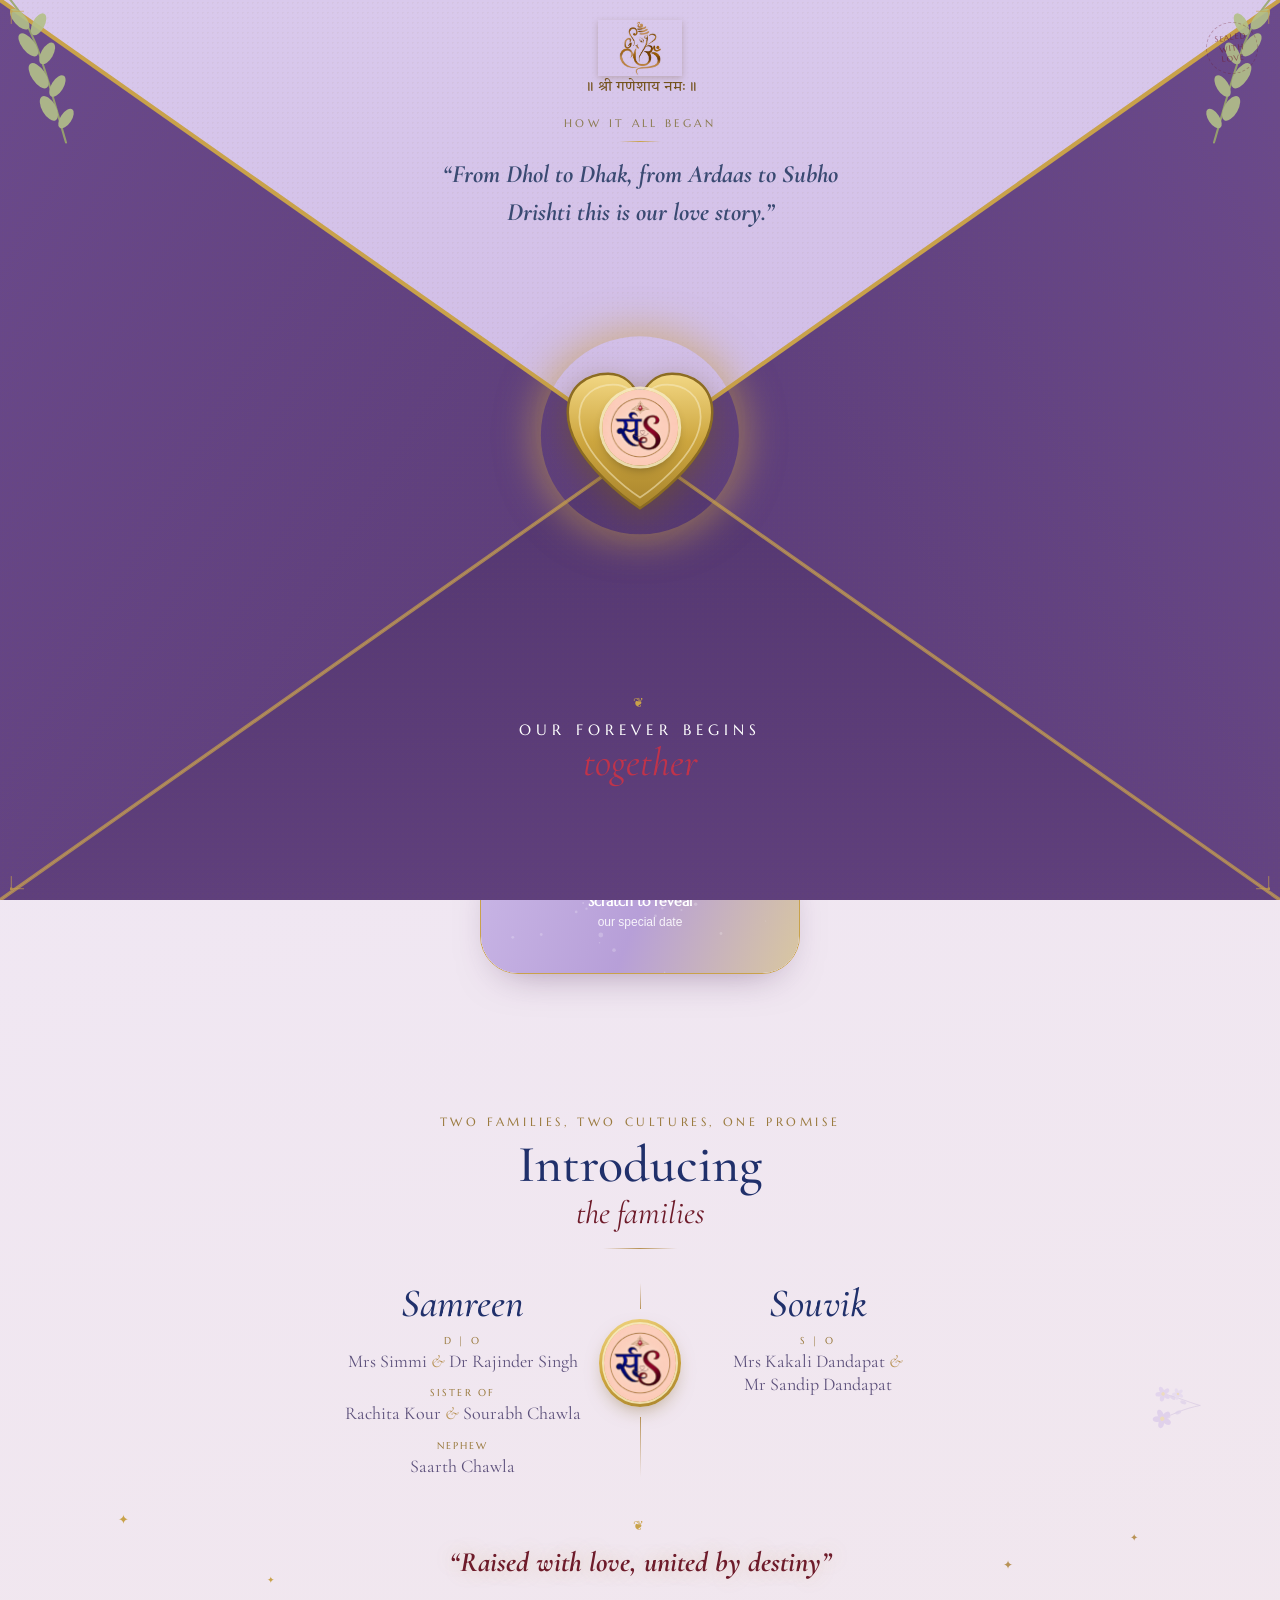
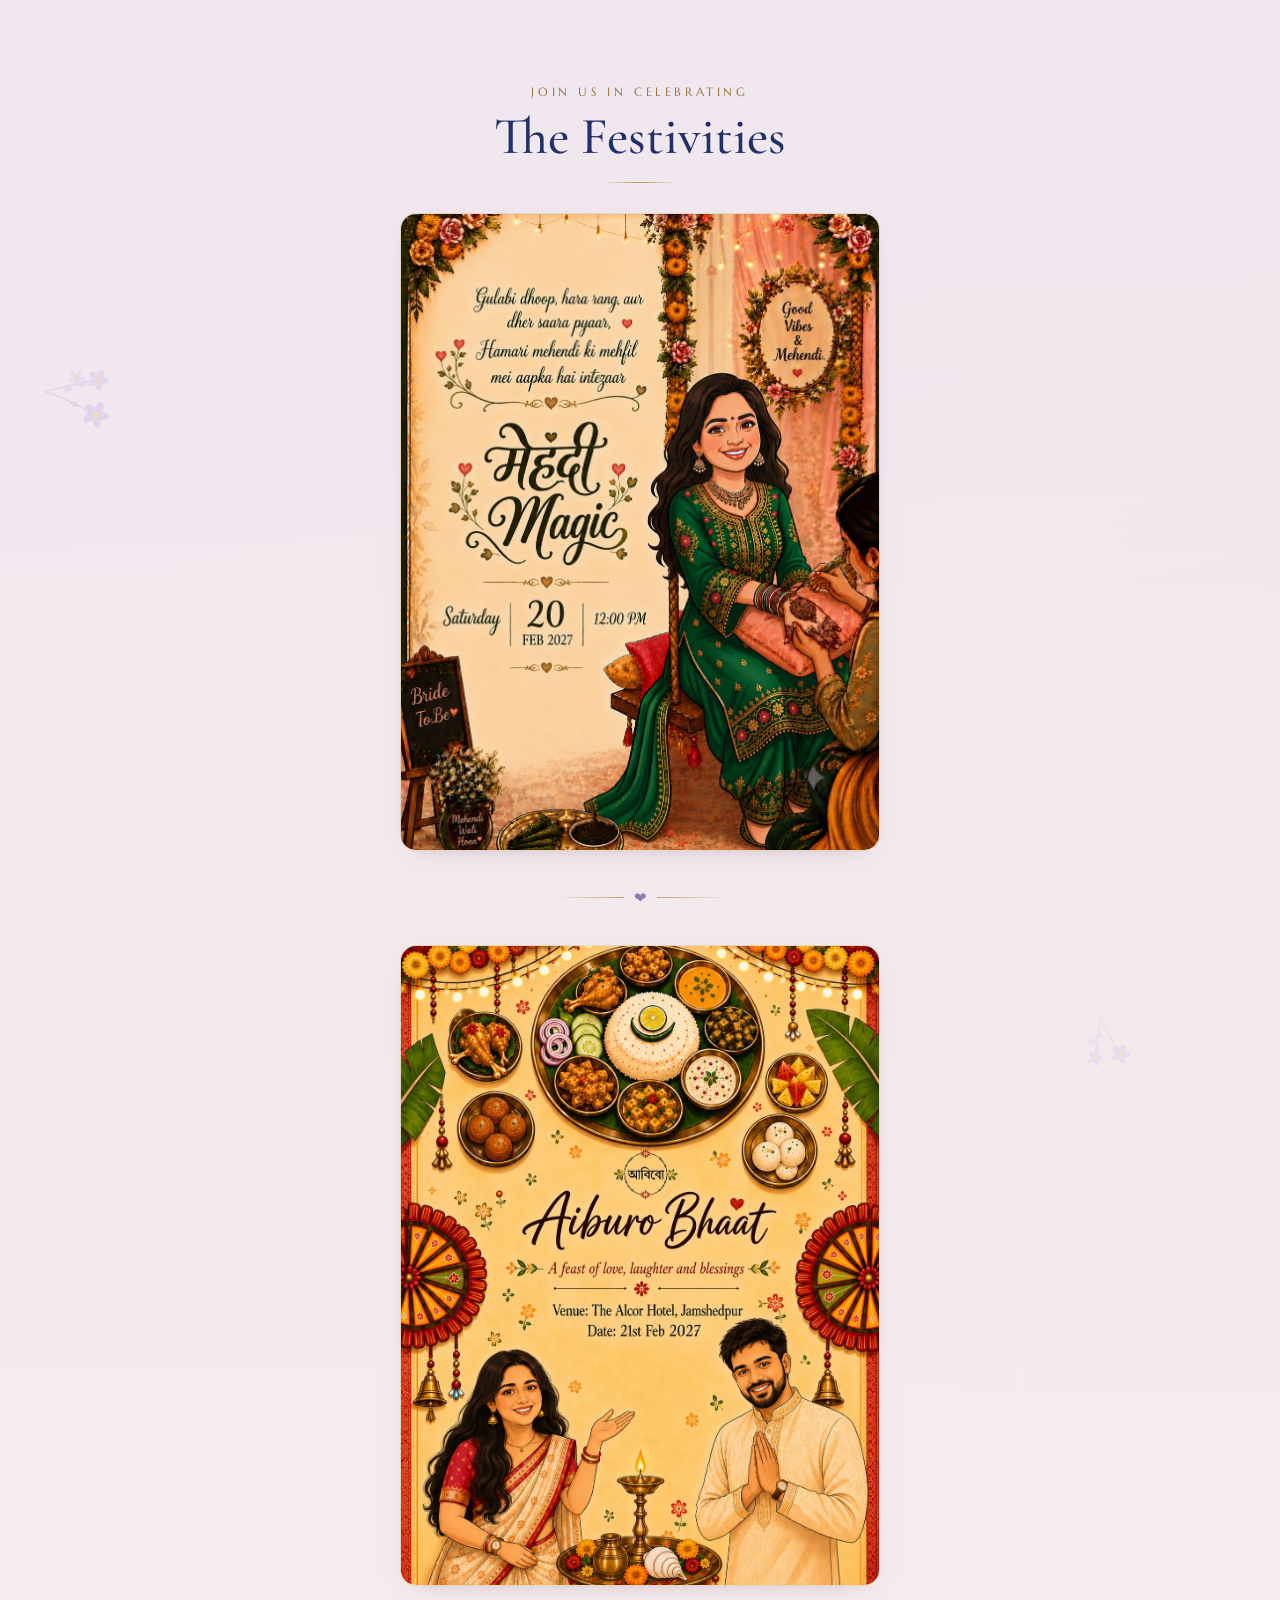
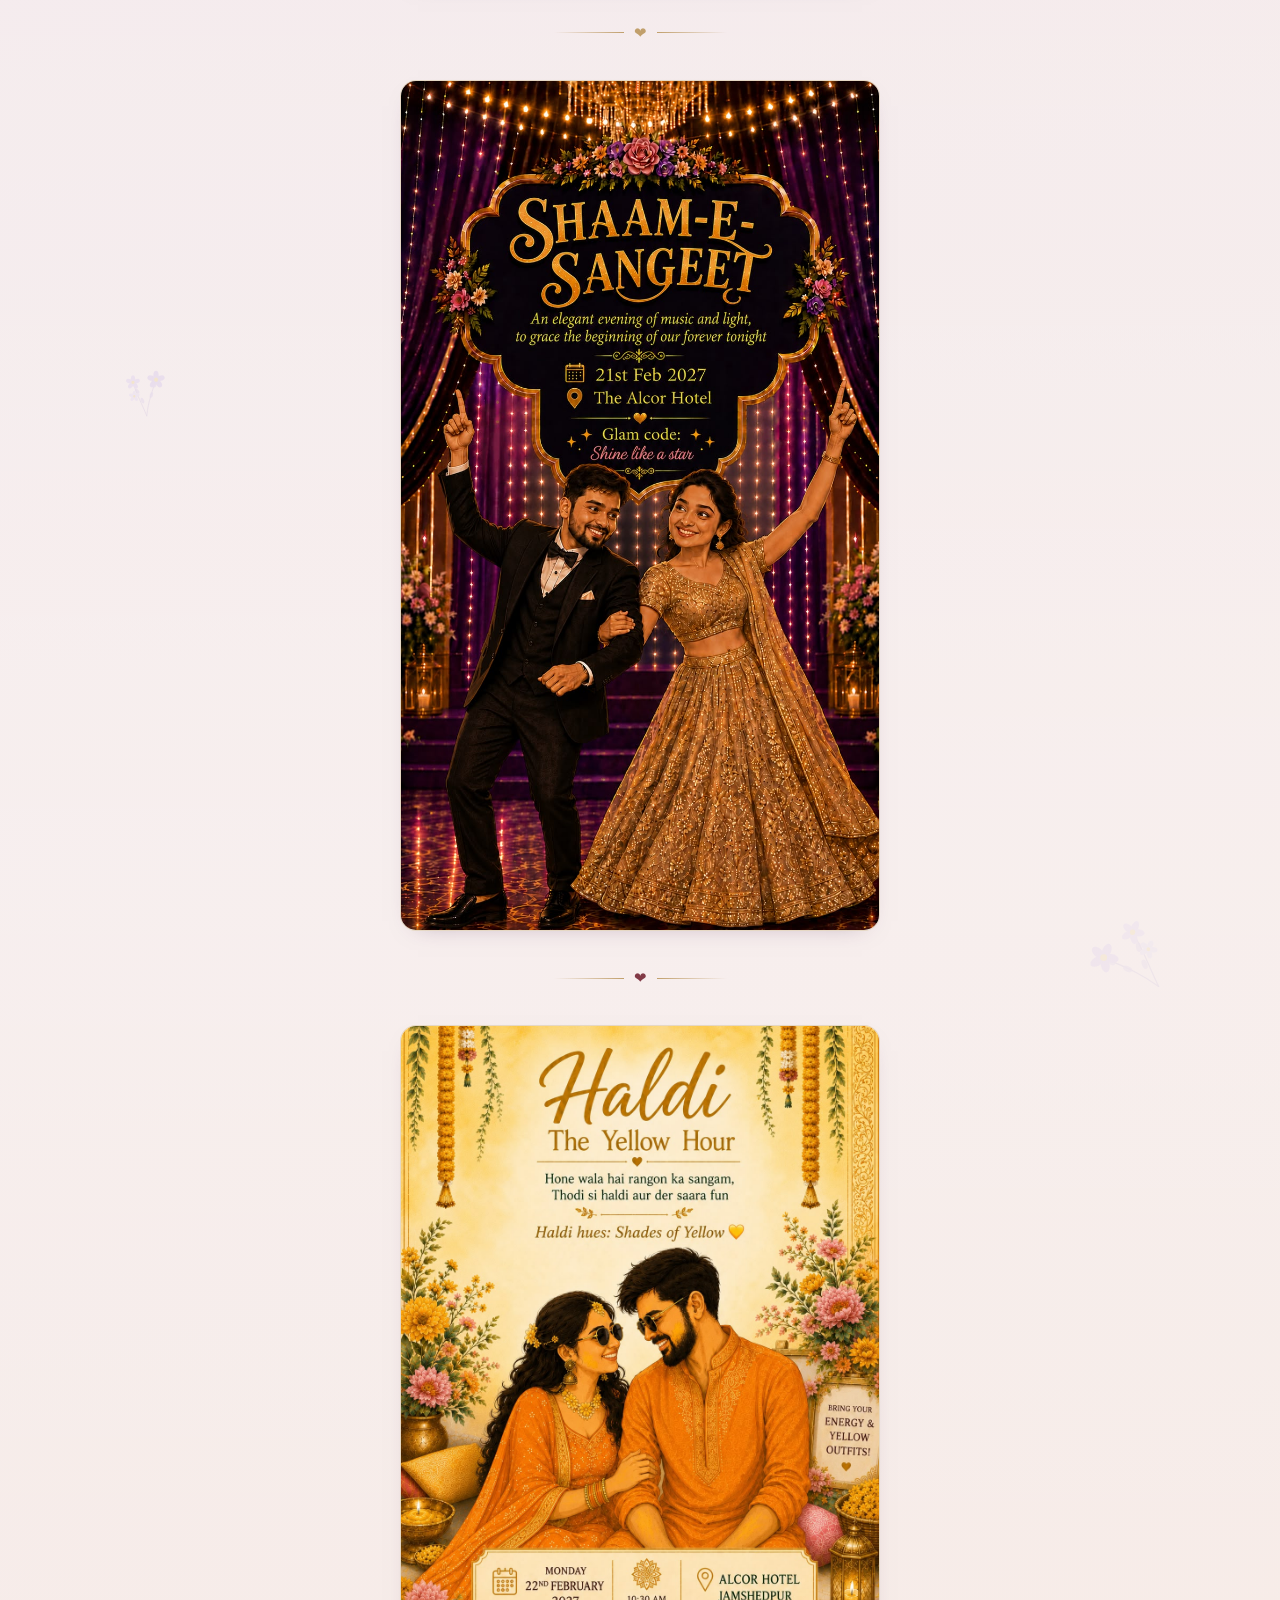
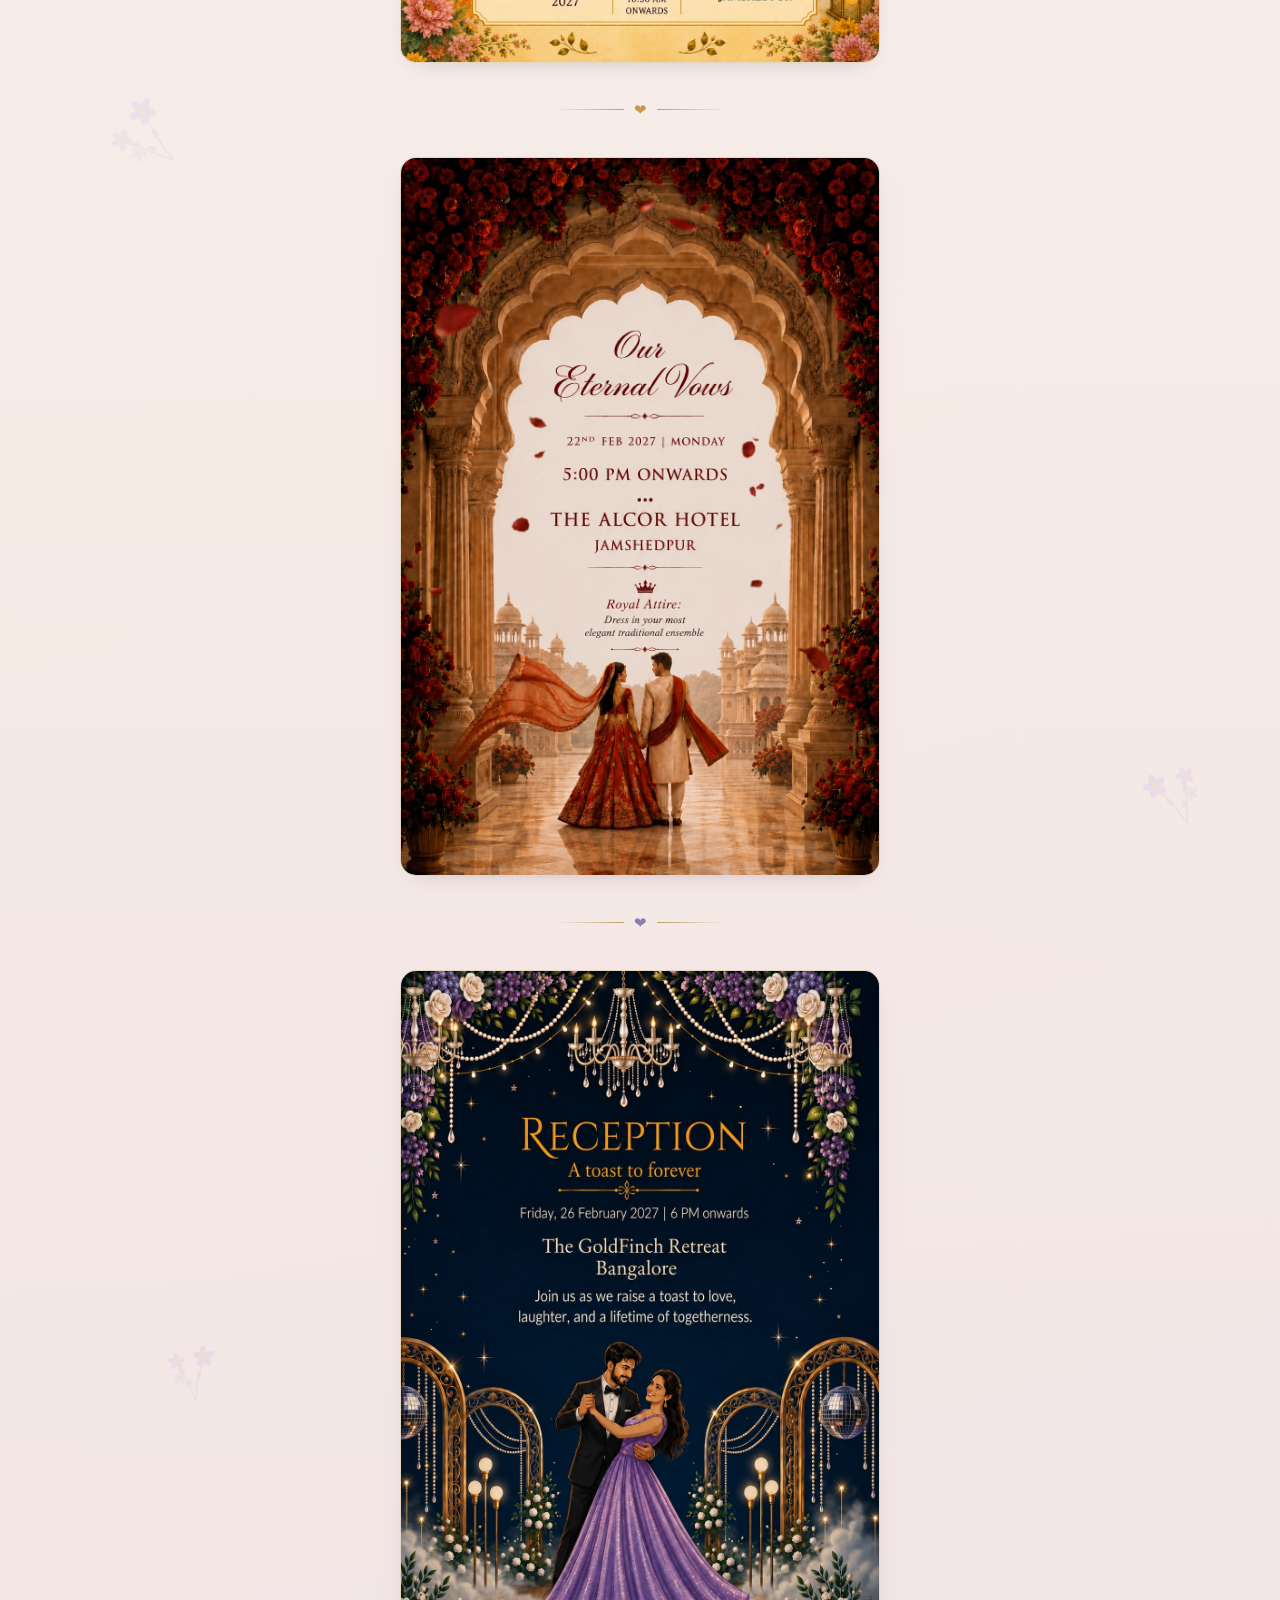
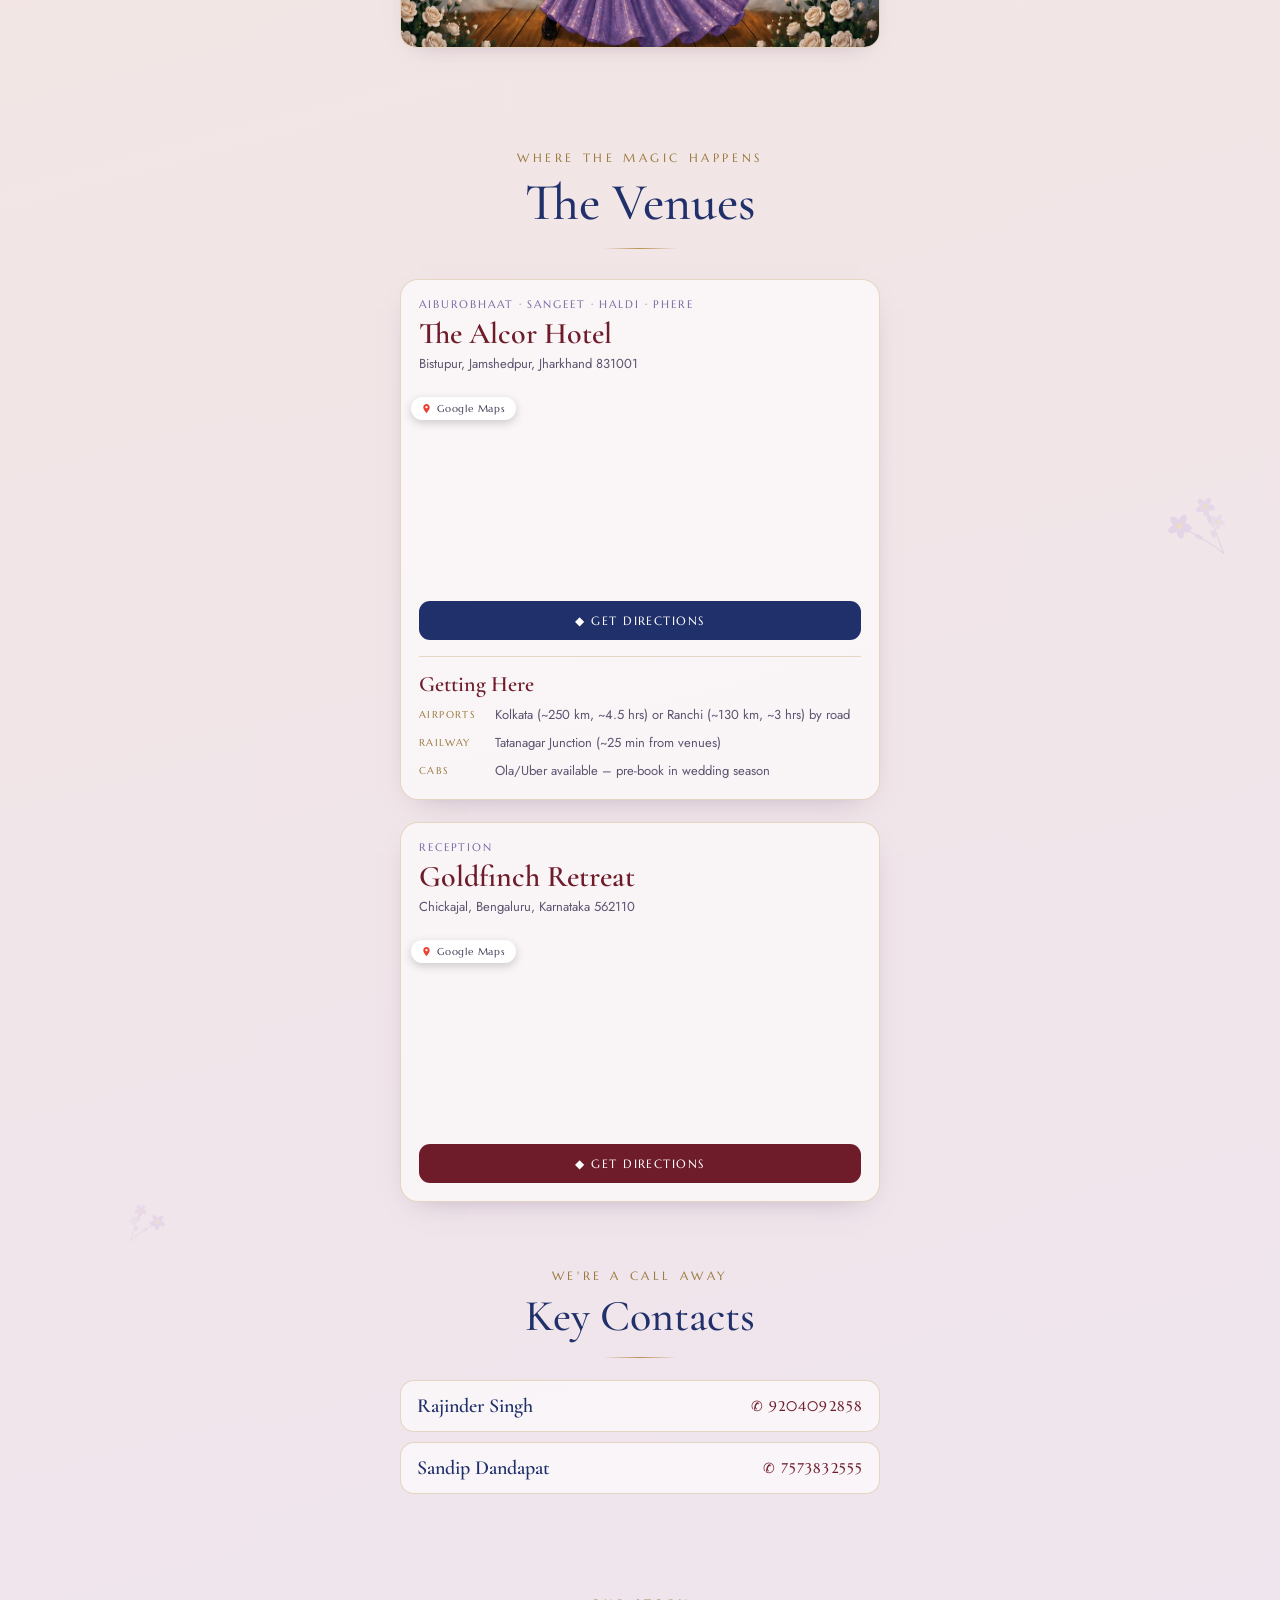
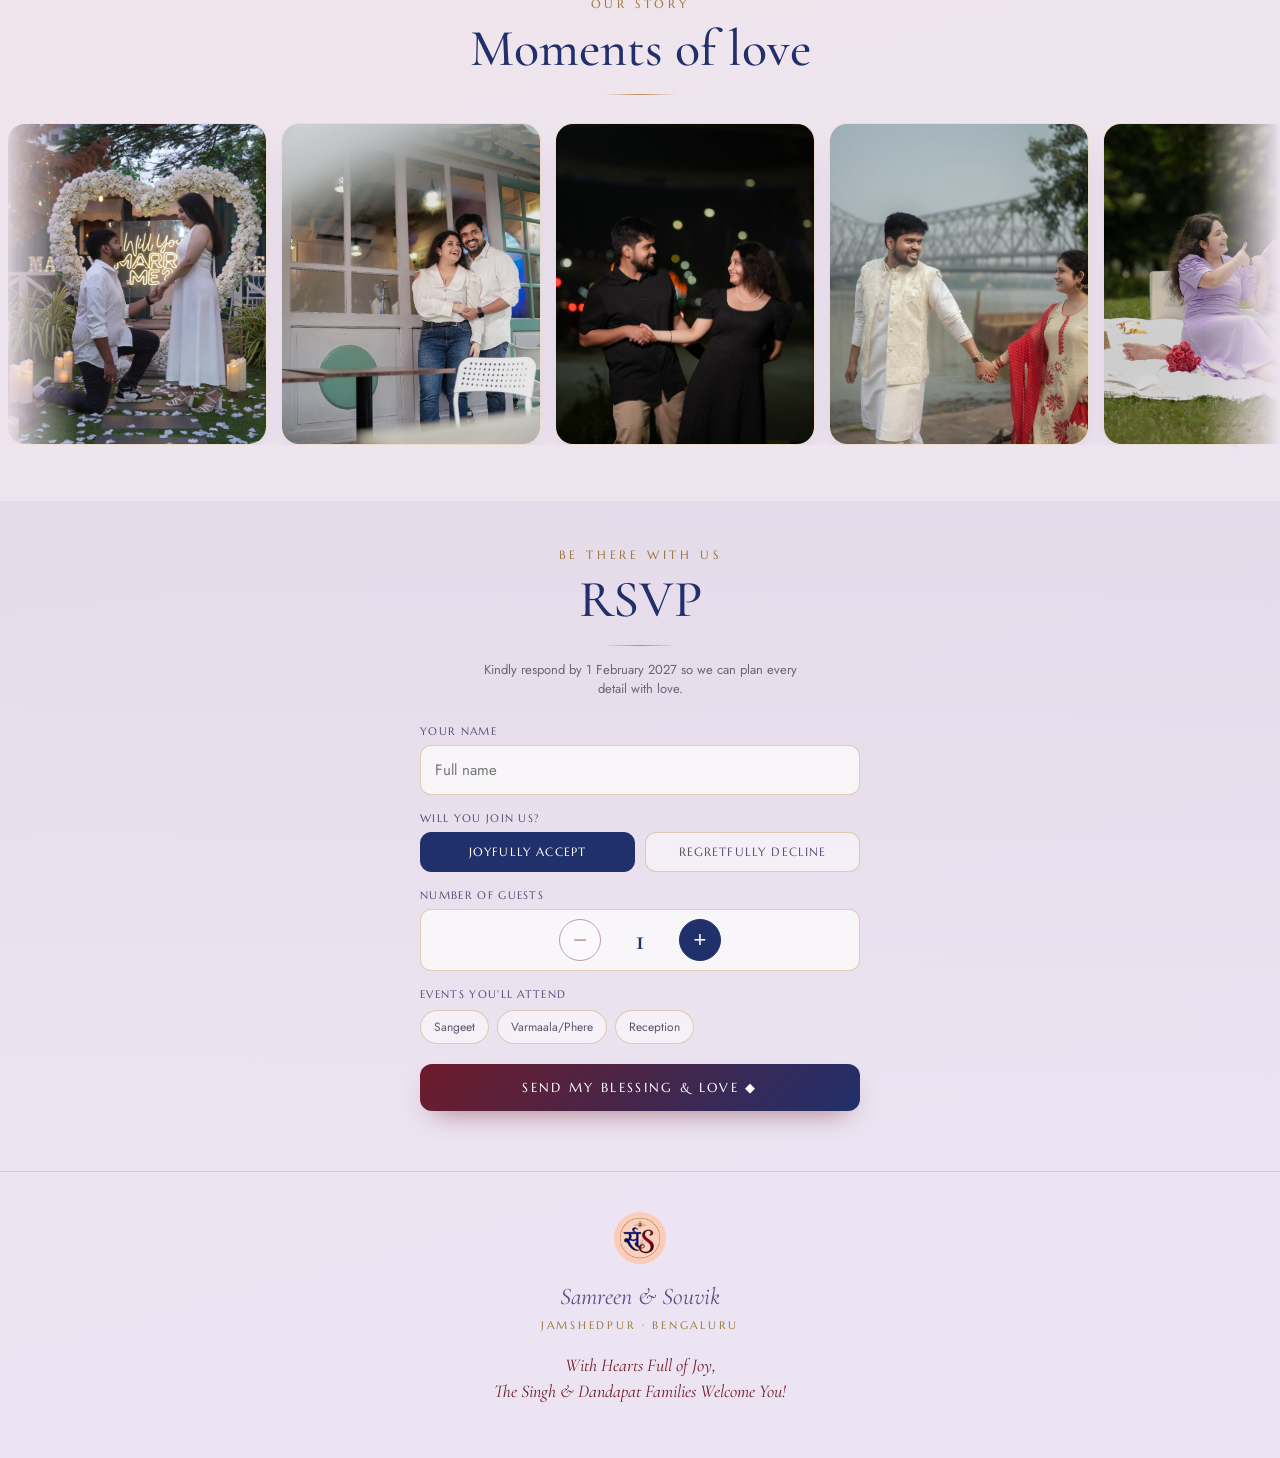
==== commit bfba6c96: "RecommendedWebsiteChangesFixContactP2" ====
--- a/index.html
+++ b/index.html
@@ -245,9 +245,8 @@
     <div style="width:74px; height:1px; background:linear-gradient(90deg,transparent,#b89255,transparent); margin:14px auto 0;"></div>
   </div>
   <div style="display:flex; flex-direction:column; gap:10px; max-width:480px; margin:0 auto;">
-    <div style="display:flex; align-items:center; justify-content:space-between; gap:12px; padding:13px 16px; background:rgba(255,255,255,.62); border:1px solid rgba(184,146,85,.32); border-radius:14px;"><div style="font-family:'Cormorant Garamond',serif; font-weight:600; font-size:20px; color:#20306b;">Rajinder Singh</div><!-- add phone number here --></div>
-    <div style="display:flex; align-items:center; justify-content:space-between; gap:12px; padding:13px 16px; background:rgba(255,255,255,.62); border:1px solid rgba(184,146,85,.32); border-radius:14px;"><div style="font-family:'Cormorant Garamond',serif; font-weight:600; font-size:20px; color:#20306b;">Sandip Dandapat</div><a href="tel:+919204092858" style="text-decoration:none; font-family:'Marcellus',serif; letter-spacing:.08em; font-size:14px; color:#6e1b2a;">&#9990; 9204092858</a></div>
-    <div style="display:flex; align-items:center; justify-content:space-between; gap:12px; padding:13px 16px; background:rgba(255,255,255,.62); border:1px solid rgba(184,146,85,.32); border-radius:14px;"><div style="font-family:'Cormorant Garamond',serif; font-weight:600; font-size:20px; color:#20306b;">Sandip Dandapat</div><a href="tel:+917573832555" style="text-decoration:none; font-family:'Marcellus',serif; letter-spacing:.08em; font-size:14px; color:#6e1b2a;">&#9990; 7573832555</a></div>
+    <div style="display:flex; align-items:center; justify-content:space-between; gap:12px; padding:13px 16px; background:rgba(255,255,255,.62); border:1px solid rgba(184,146,85,.32); border-radius:14px;"><div style="font-family:'Cormorant Garamond',serif; font-weight:600; font-size:20px; color:#20306b;">Rajinder Singh</div><a href="tel:+919204092858" aria-label="Call 9204092858" style="text-decoration:none; font-family:'Marcellus',serif; letter-spacing:.08em; font-size:14px; color:#6e1b2a;">&#9990; 9204092858</a></div>
+    <div style="display:flex; align-items:center; justify-content:space-between; gap:12px; padding:13px 16px; background:rgba(255,255,255,.62); border:1px solid rgba(184,146,85,.32); border-radius:14px;"><div style="font-family:'Cormorant Garamond',serif; font-weight:600; font-size:20px; color:#20306b;">Sandip Dandapat</div><a href="tel:+917573832555" aria-label="Call 7573832555" style="text-decoration:none; font-family:'Marcellus',serif; letter-spacing:.08em; font-size:14px; color:#6e1b2a;">&#9990; 7573832555</a></div>
   </div>
 </section>
 
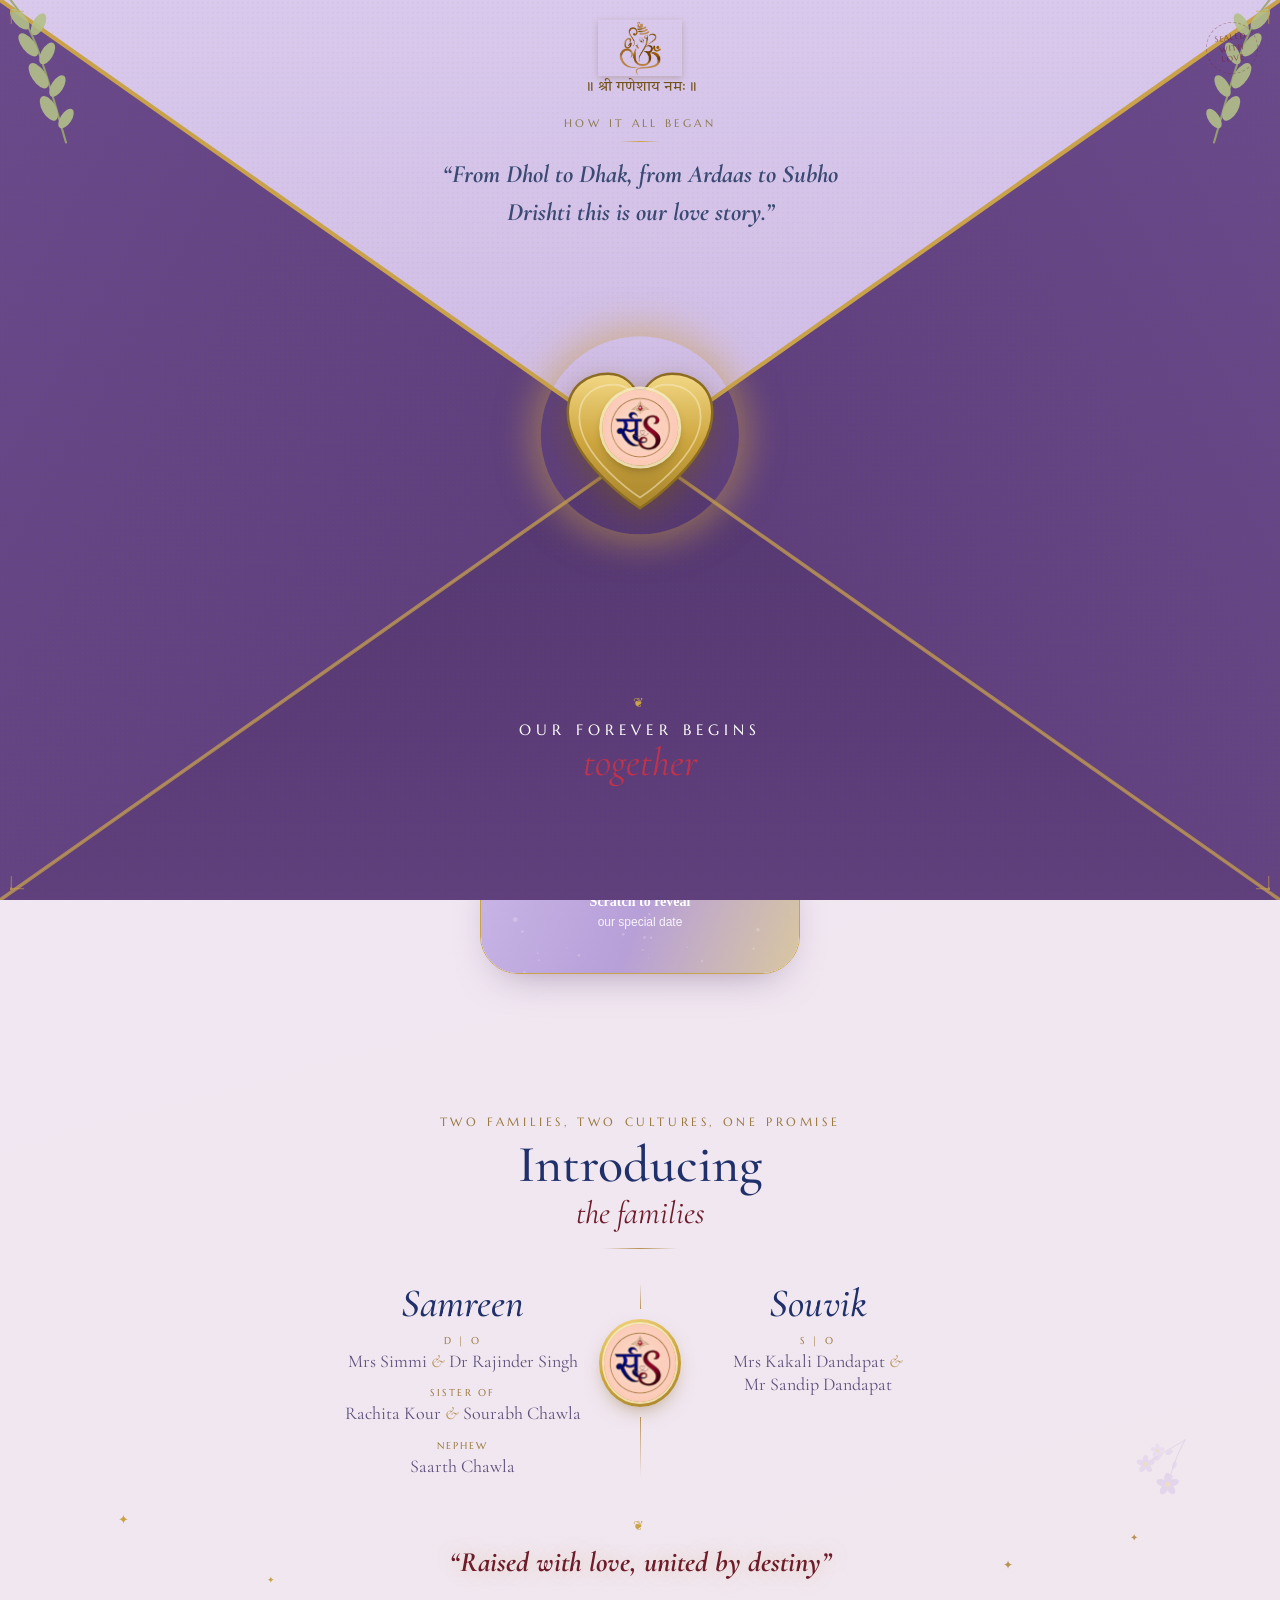
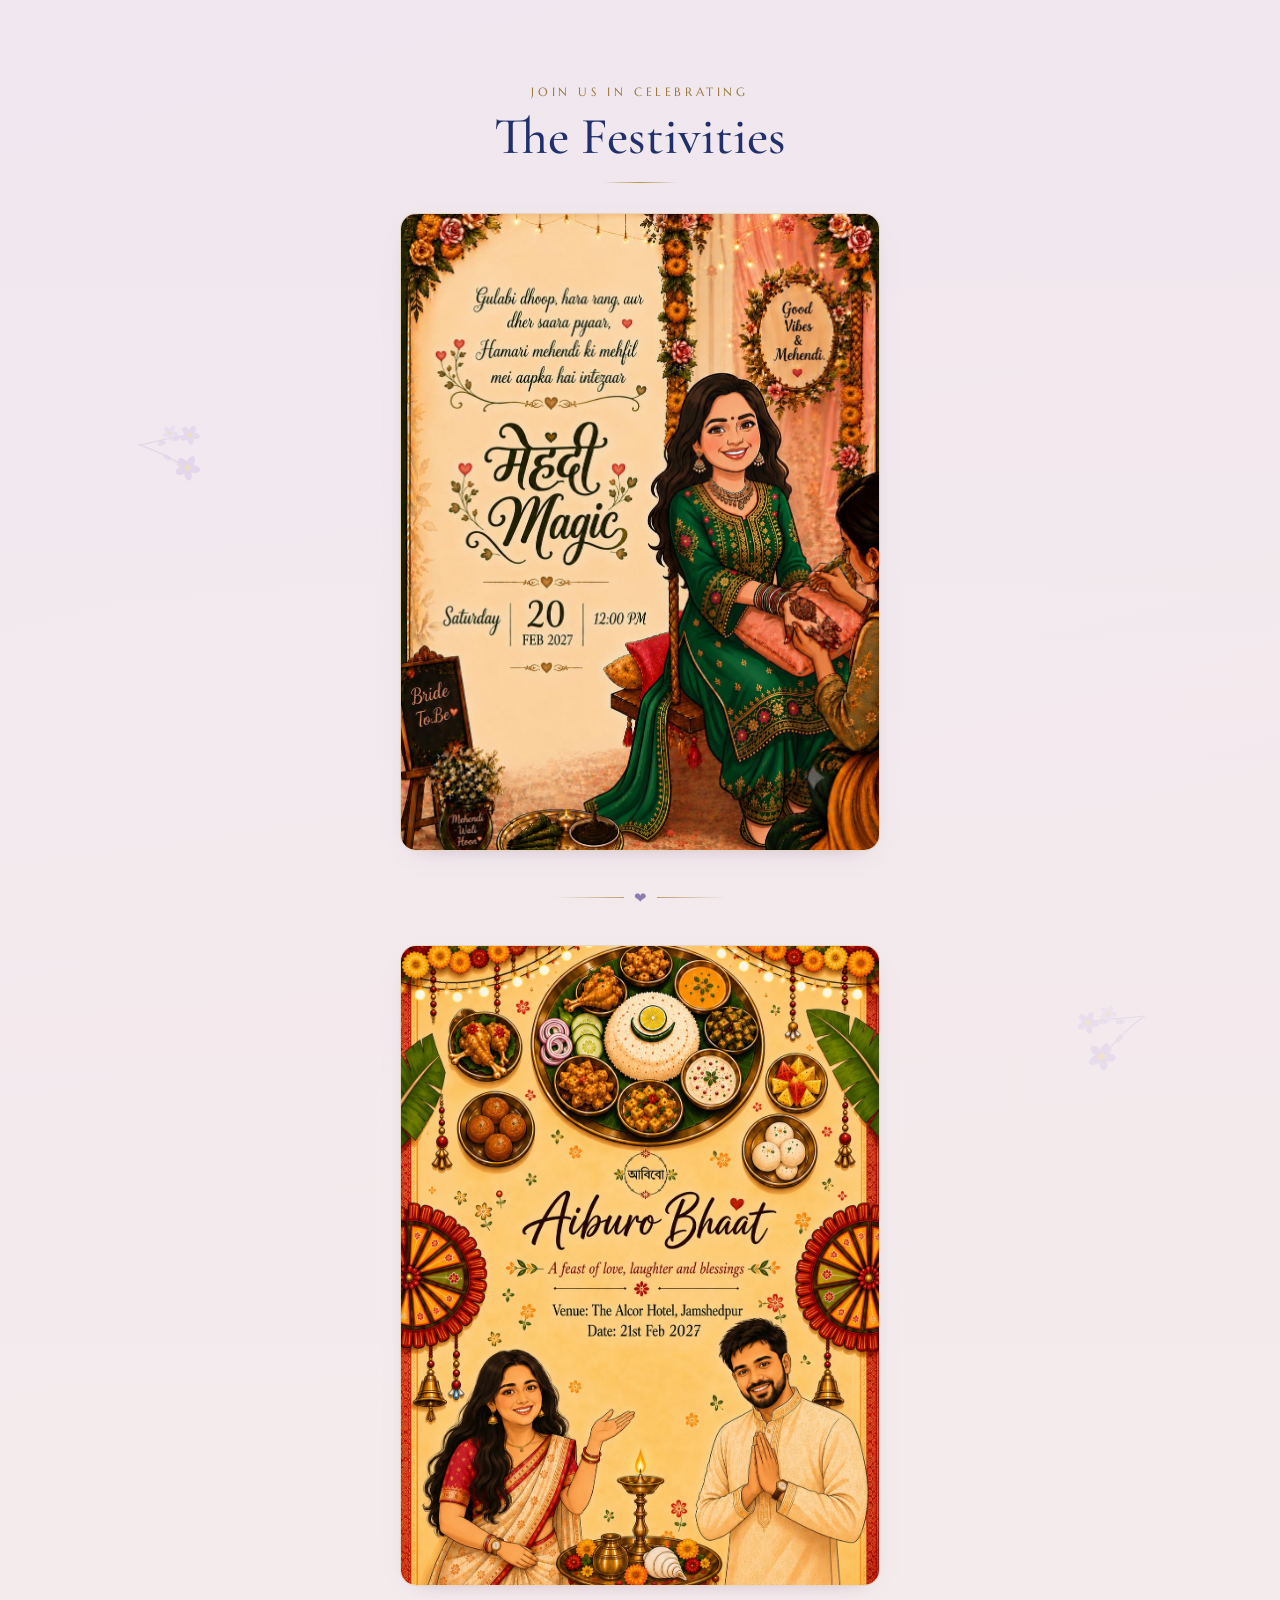
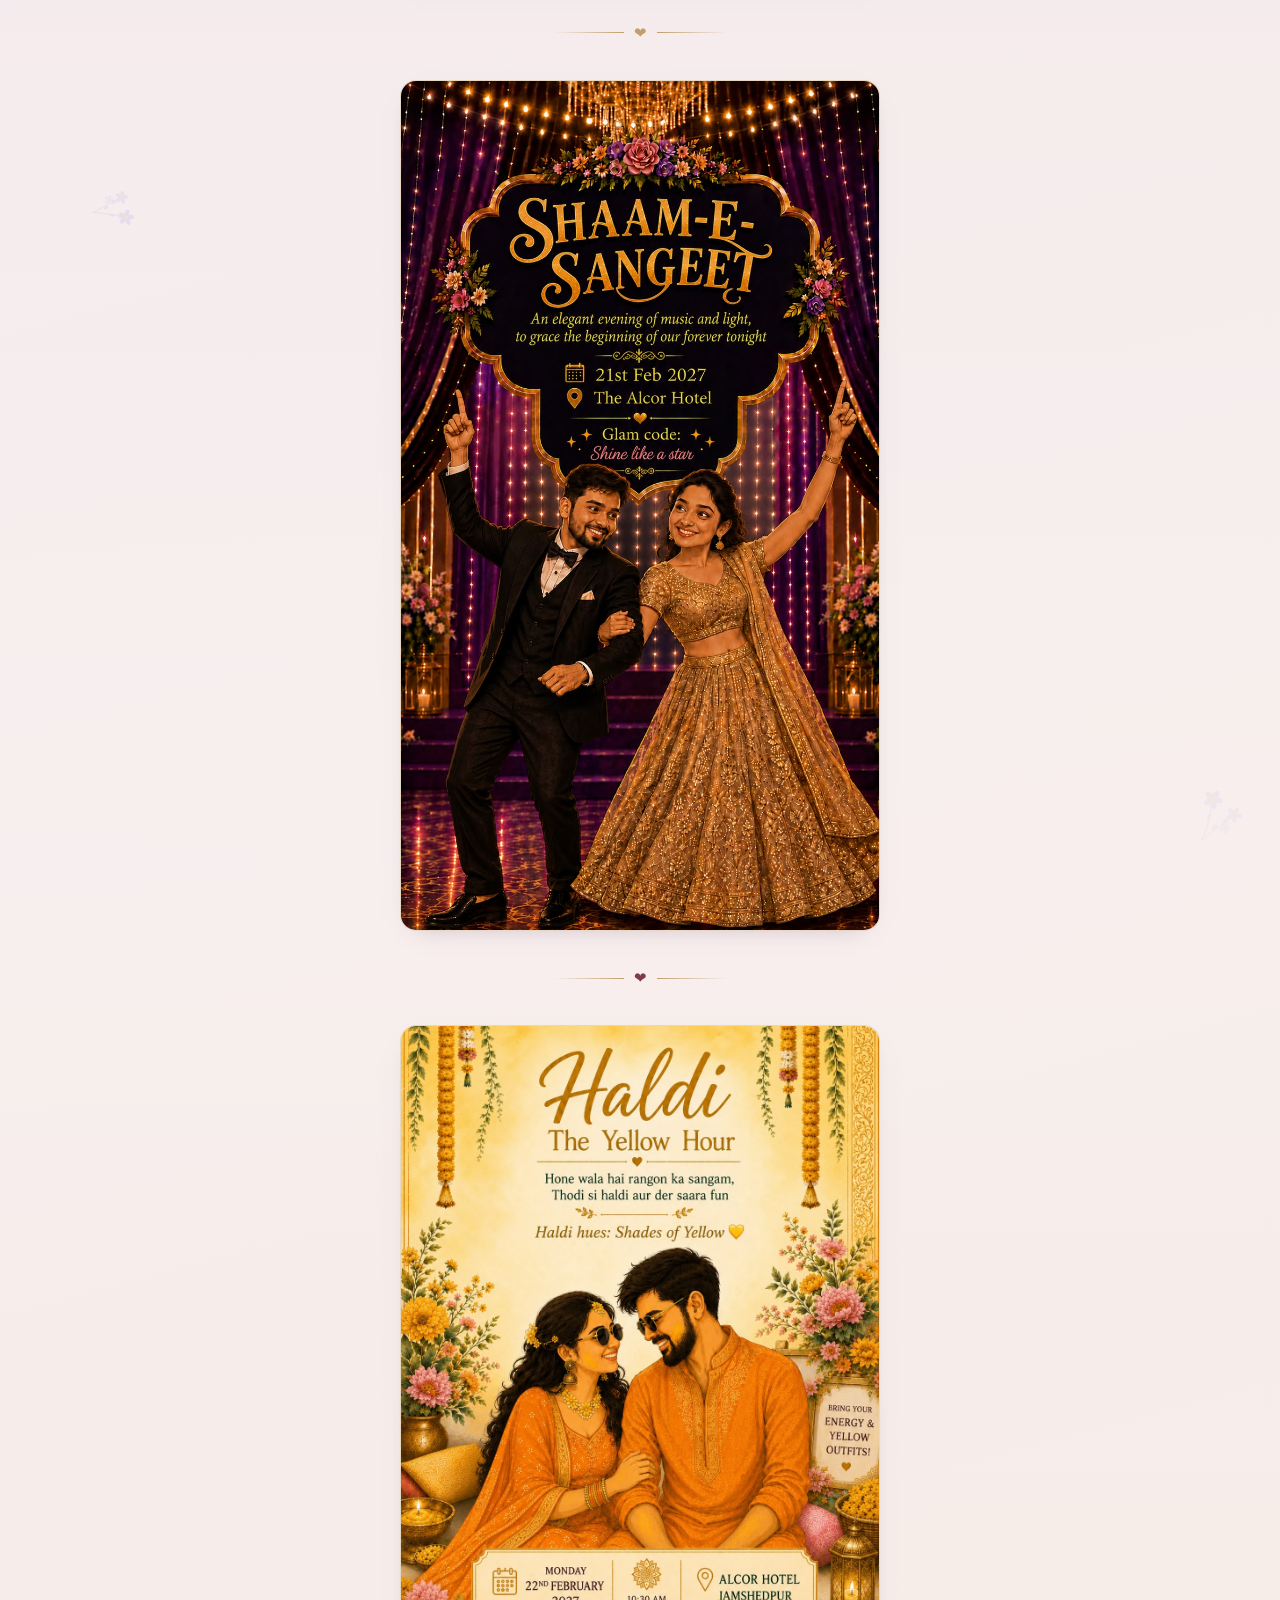
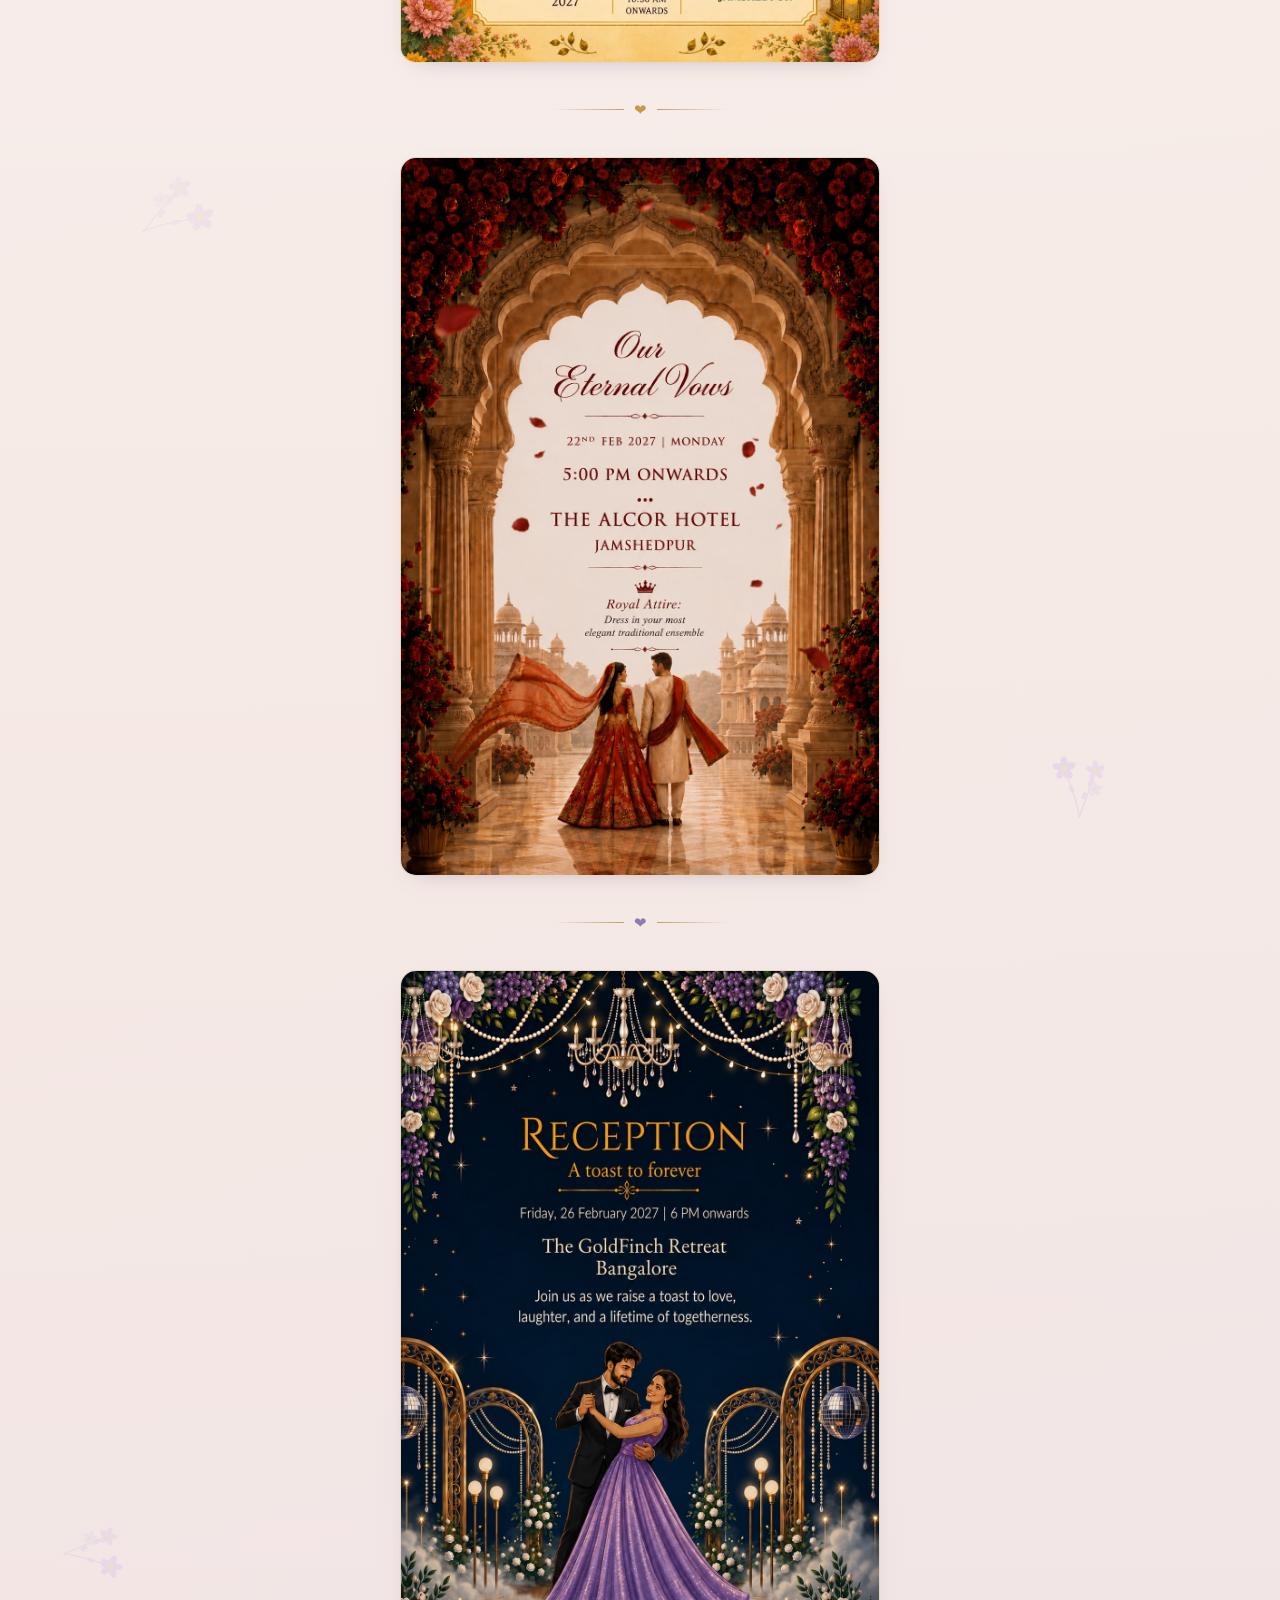
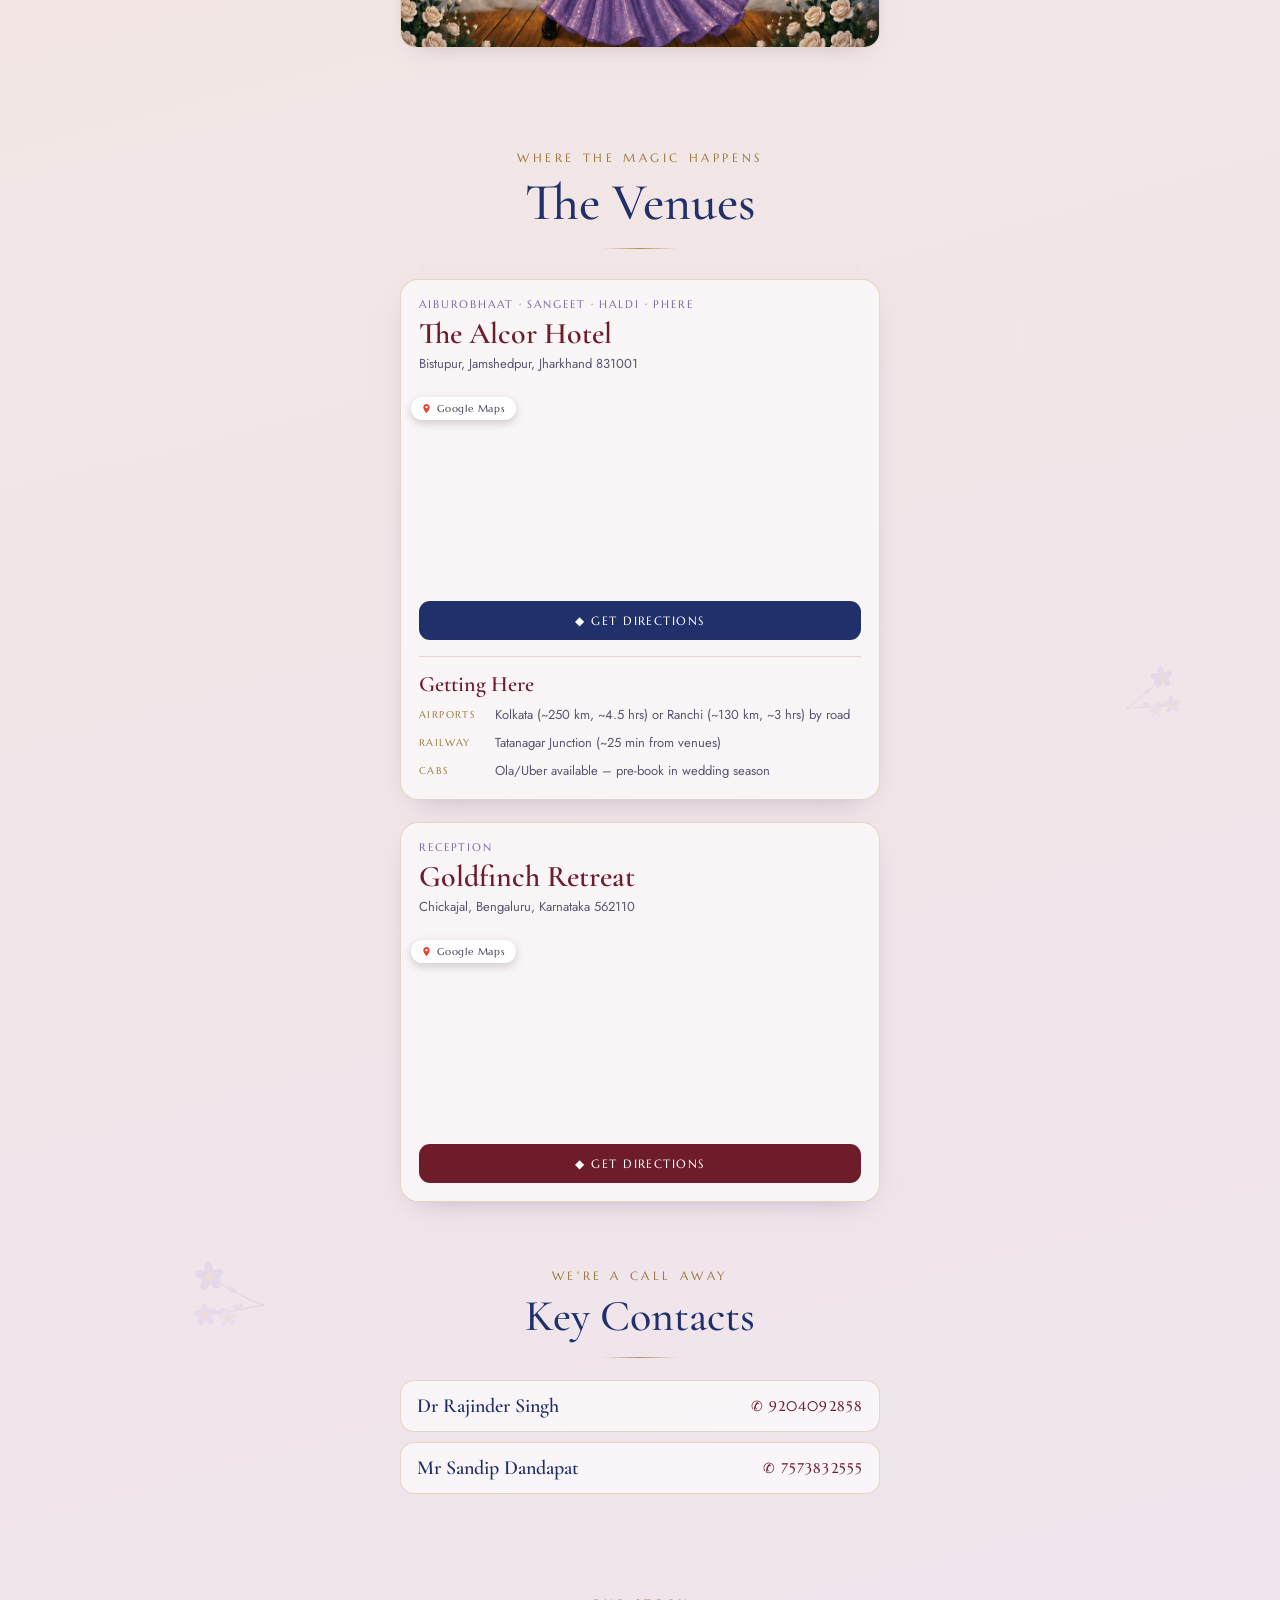
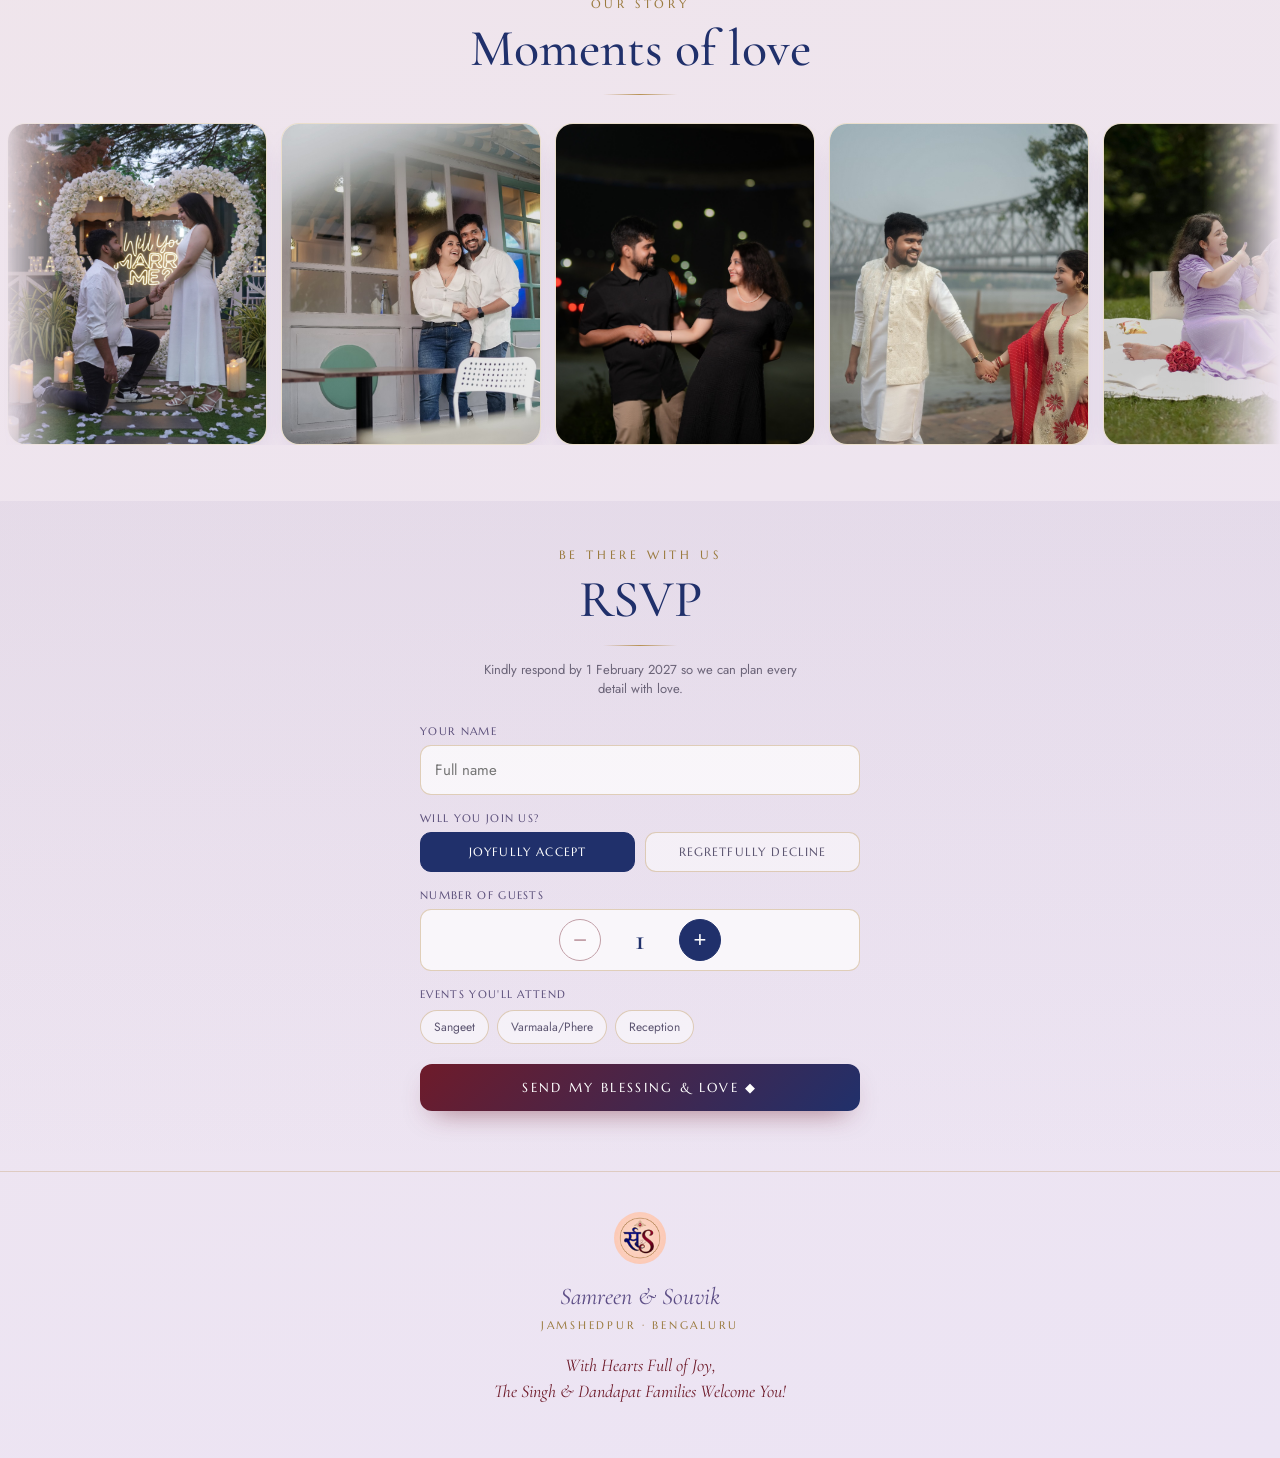
==== commit a1fef03c: "RecommendedWebsiteChangesNameFixP2" ====
--- a/index.html
+++ b/index.html
@@ -245,8 +245,8 @@
     <div style="width:74px; height:1px; background:linear-gradient(90deg,transparent,#b89255,transparent); margin:14px auto 0;"></div>
   </div>
   <div style="display:flex; flex-direction:column; gap:10px; max-width:480px; margin:0 auto;">
-    <div style="display:flex; align-items:center; justify-content:space-between; gap:12px; padding:13px 16px; background:rgba(255,255,255,.62); border:1px solid rgba(184,146,85,.32); border-radius:14px;"><div style="font-family:'Cormorant Garamond',serif; font-weight:600; font-size:20px; color:#20306b;">Rajinder Singh</div><a href="tel:+919204092858" aria-label="Call 9204092858" style="text-decoration:none; font-family:'Marcellus',serif; letter-spacing:.08em; font-size:14px; color:#6e1b2a;">&#9990; 9204092858</a></div>
-    <div style="display:flex; align-items:center; justify-content:space-between; gap:12px; padding:13px 16px; background:rgba(255,255,255,.62); border:1px solid rgba(184,146,85,.32); border-radius:14px;"><div style="font-family:'Cormorant Garamond',serif; font-weight:600; font-size:20px; color:#20306b;">Sandip Dandapat</div><a href="tel:+917573832555" aria-label="Call 7573832555" style="text-decoration:none; font-family:'Marcellus',serif; letter-spacing:.08em; font-size:14px; color:#6e1b2a;">&#9990; 7573832555</a></div>
+    <div style="display:flex; align-items:center; justify-content:space-between; gap:12px; padding:13px 16px; background:rgba(255,255,255,.62); border:1px solid rgba(184,146,85,.32); border-radius:14px;"><div style="font-family:'Cormorant Garamond',serif; font-weight:600; font-size:20px; color:#20306b;">Dr Rajinder Singh</div><a href="tel:+919204092858" aria-label="Call 9204092858" style="text-decoration:none; font-family:'Marcellus',serif; letter-spacing:.08em; font-size:14px; color:#6e1b2a;">&#9990; 9204092858</a></div>
+    <div style="display:flex; align-items:center; justify-content:space-between; gap:12px; padding:13px 16px; background:rgba(255,255,255,.62); border:1px solid rgba(184,146,85,.32); border-radius:14px;"><div style="font-family:'Cormorant Garamond',serif; font-weight:600; font-size:20px; color:#20306b;">Mr Sandip Dandapat</div><a href="tel:+917573832555" aria-label="Call 7573832555" style="text-decoration:none; font-family:'Marcellus',serif; letter-spacing:.08em; font-size:14px; color:#6e1b2a;">&#9990; 7573832555</a></div>
   </div>
 </section>
 
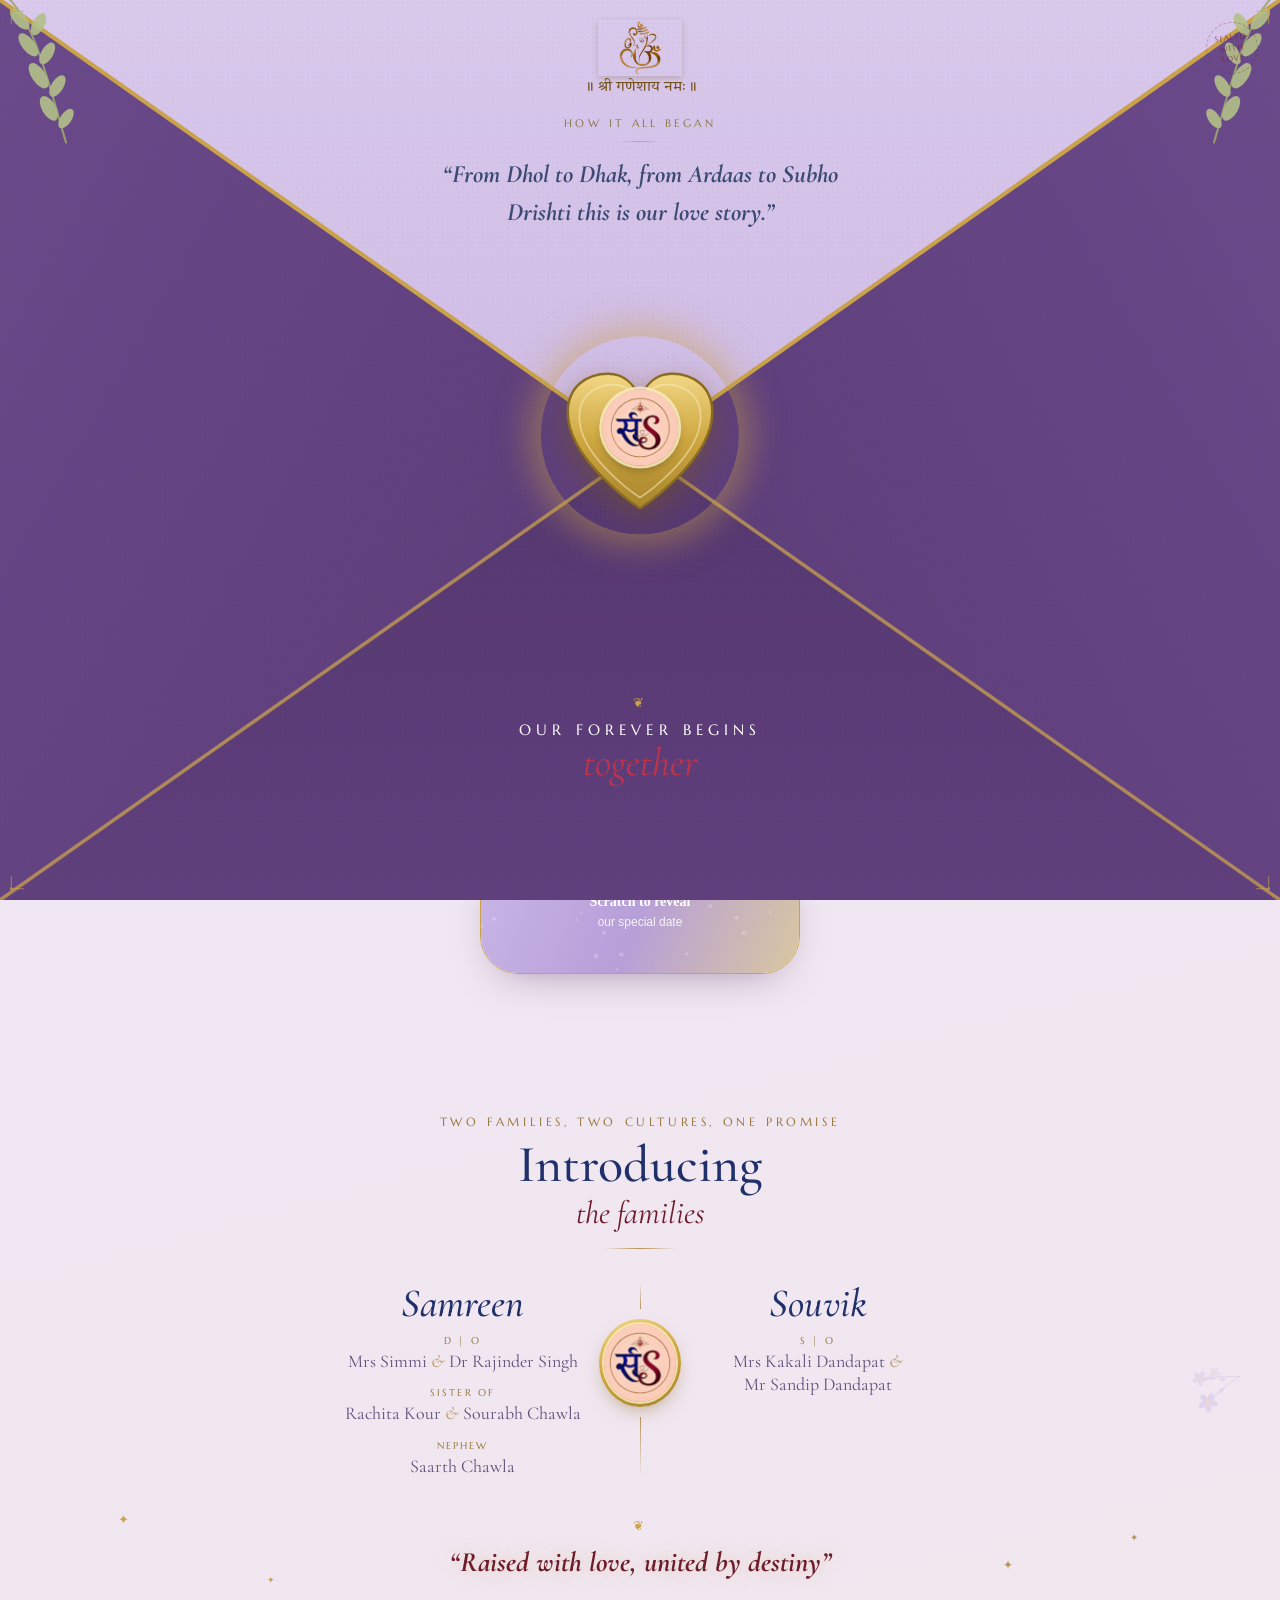
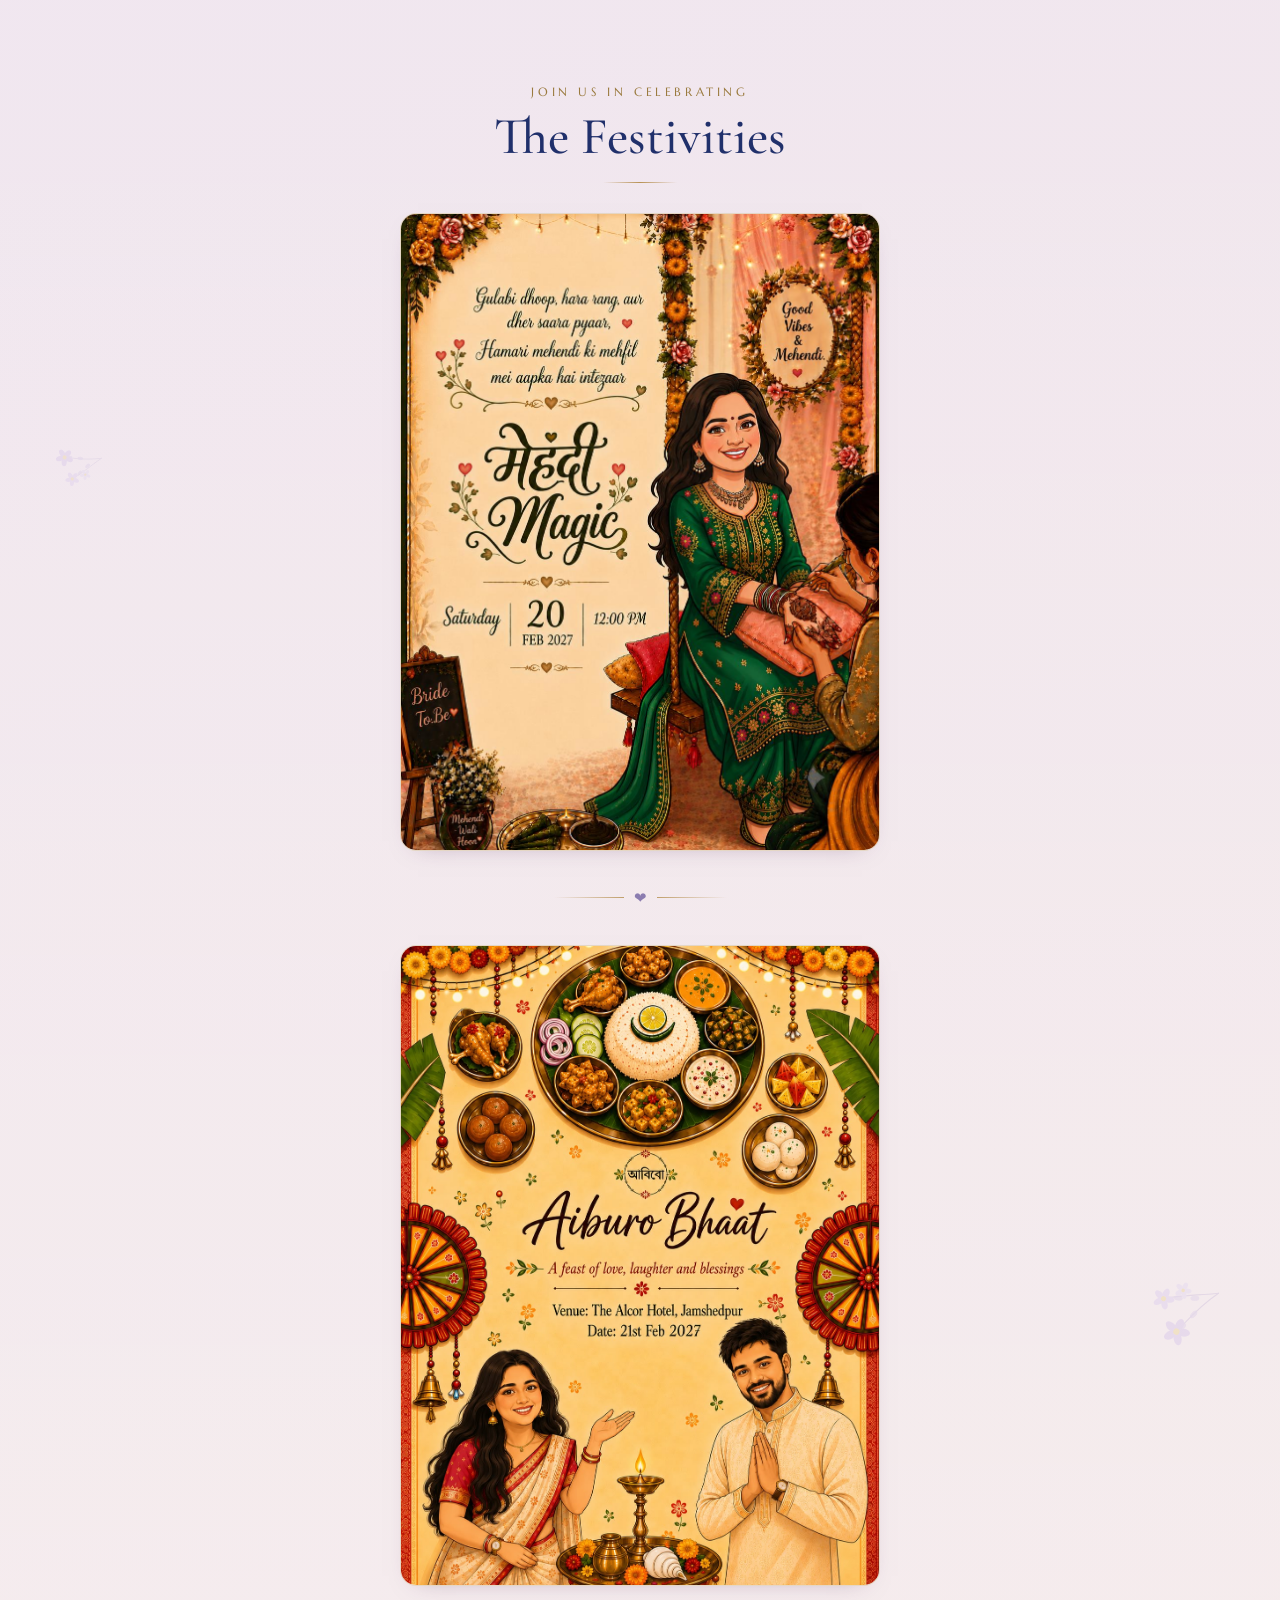
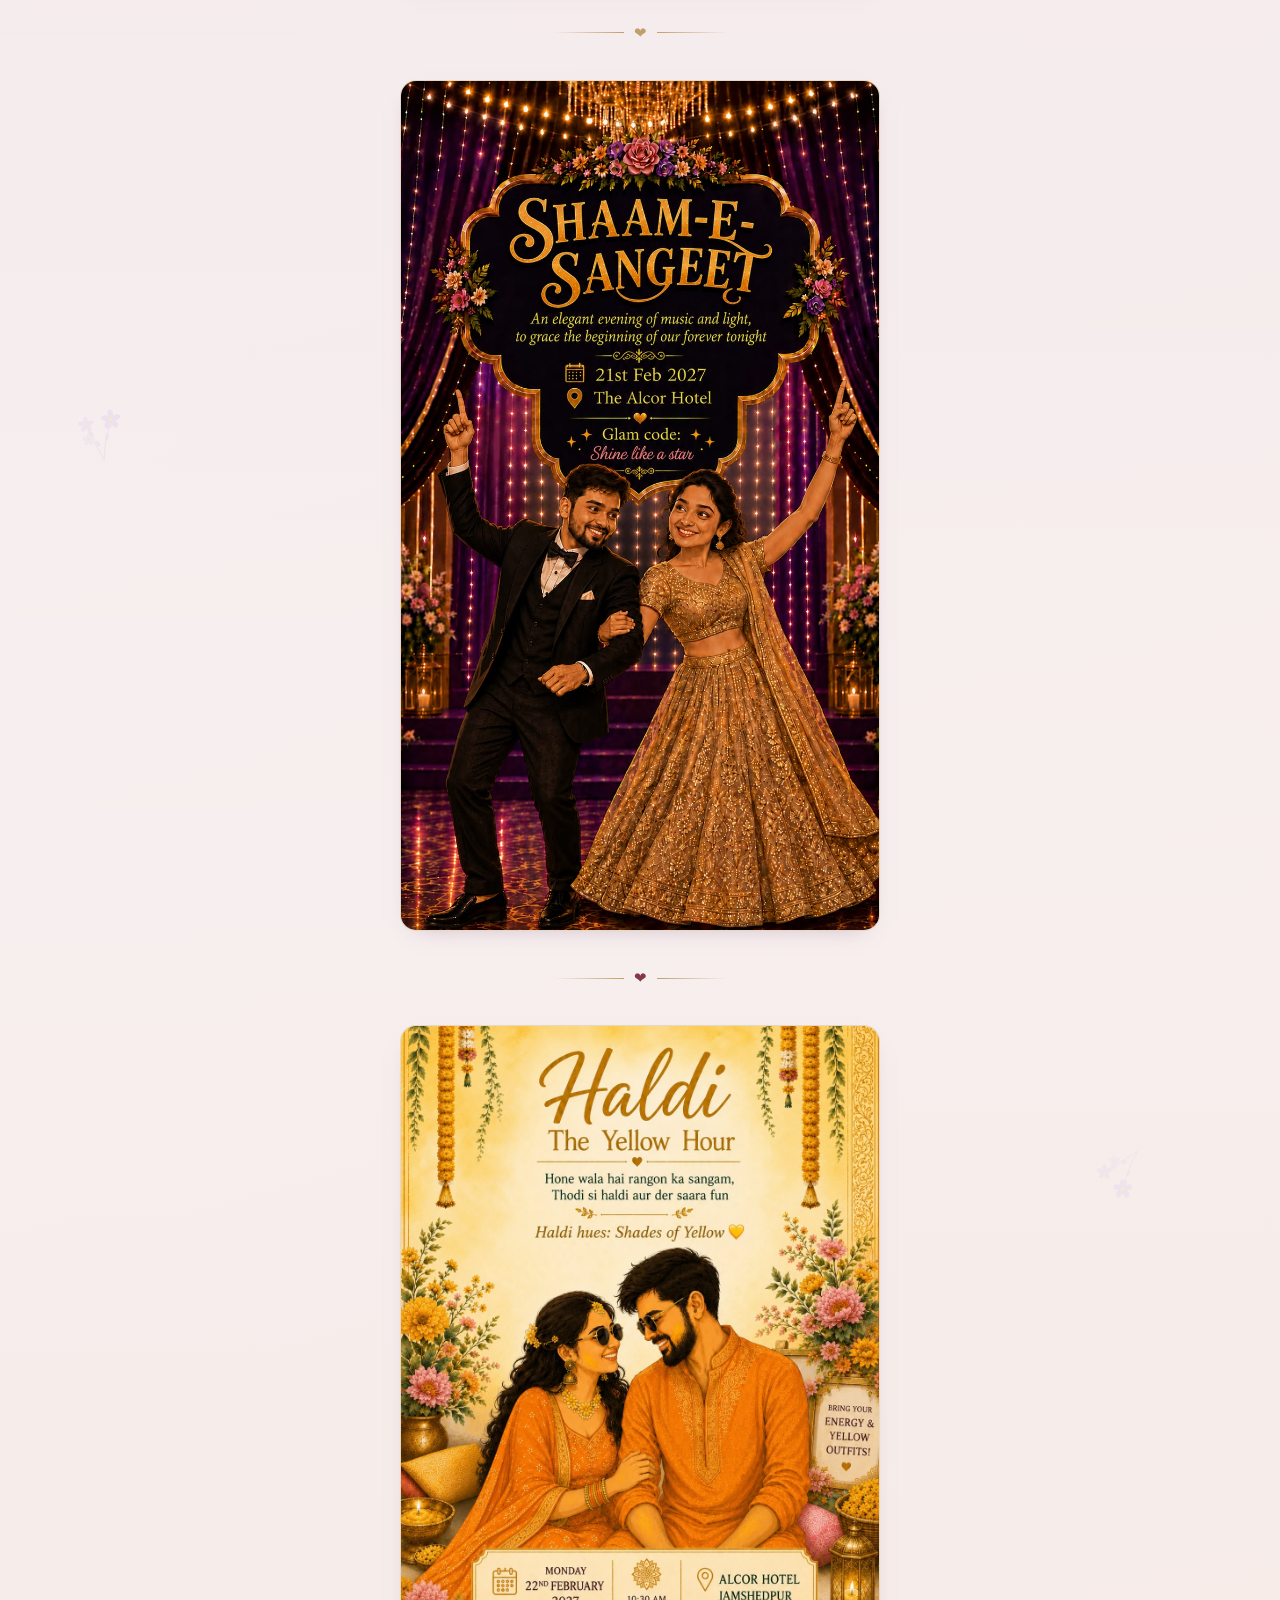
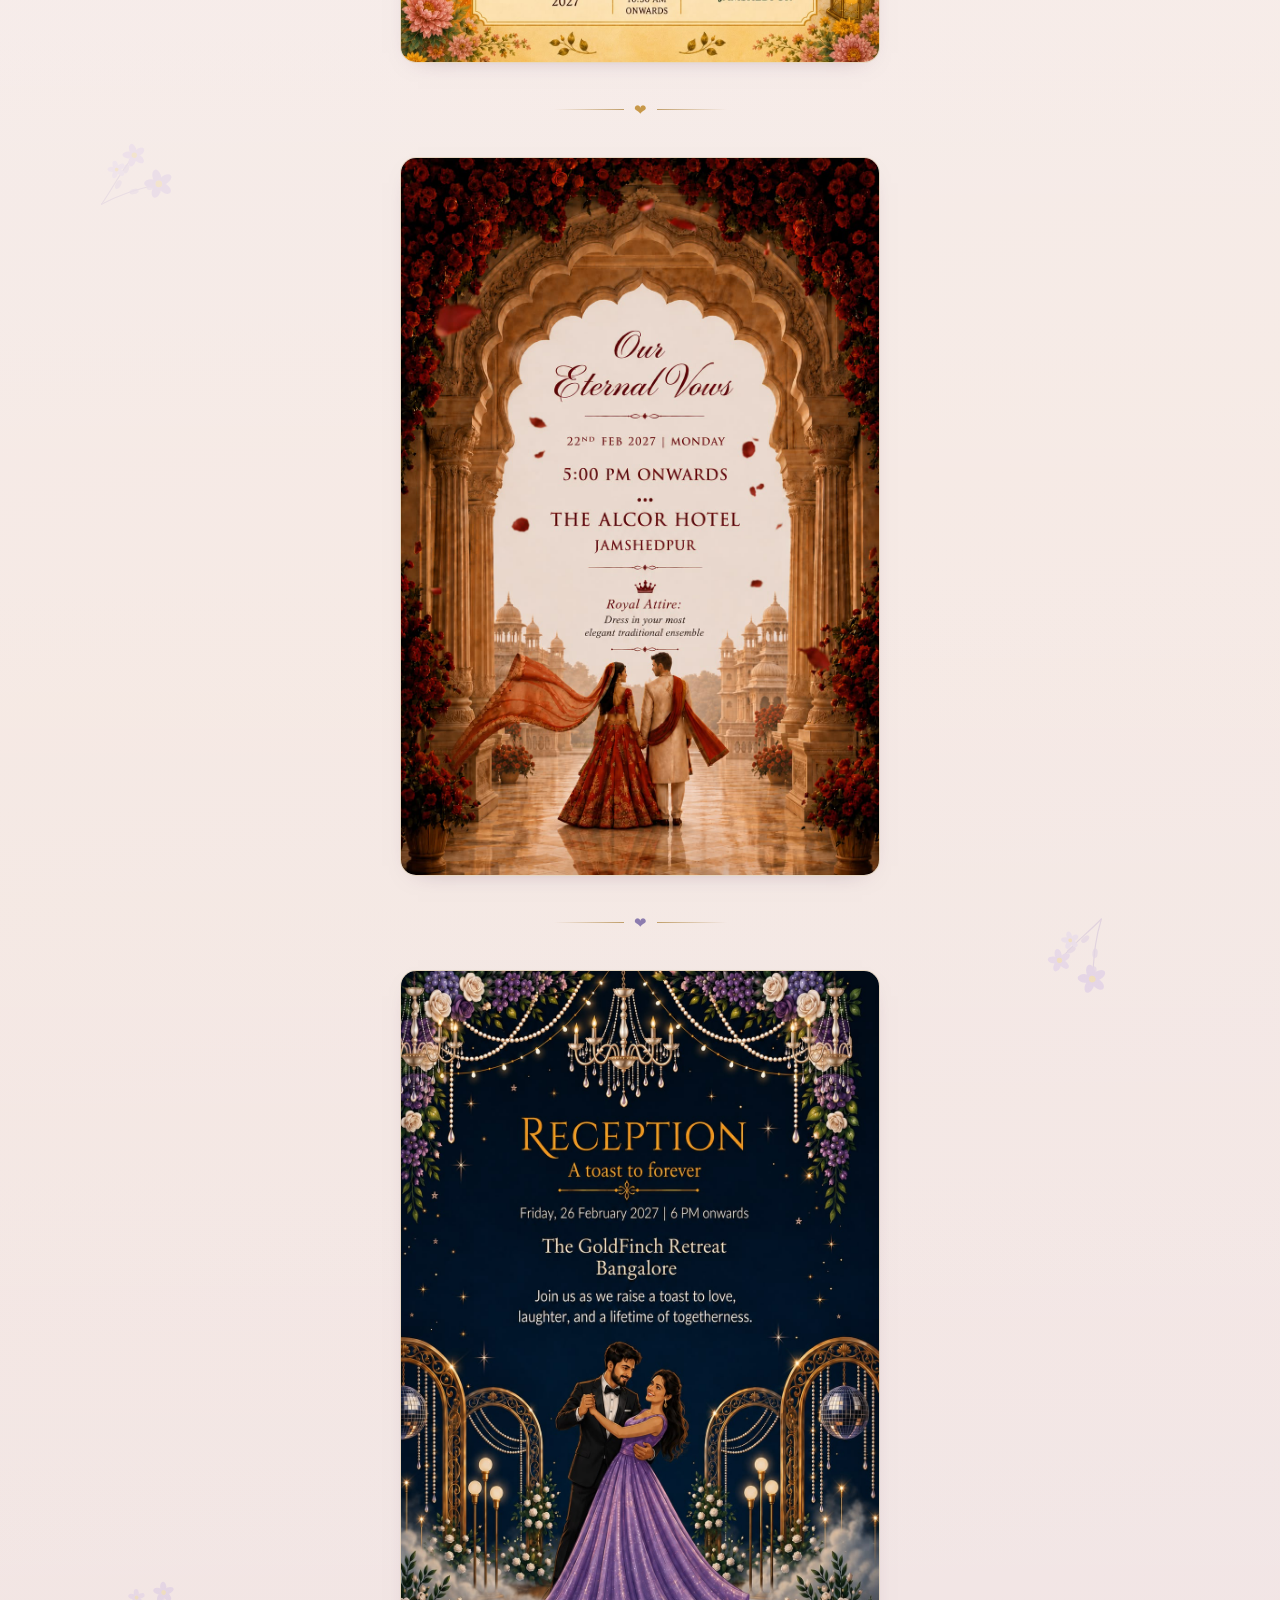
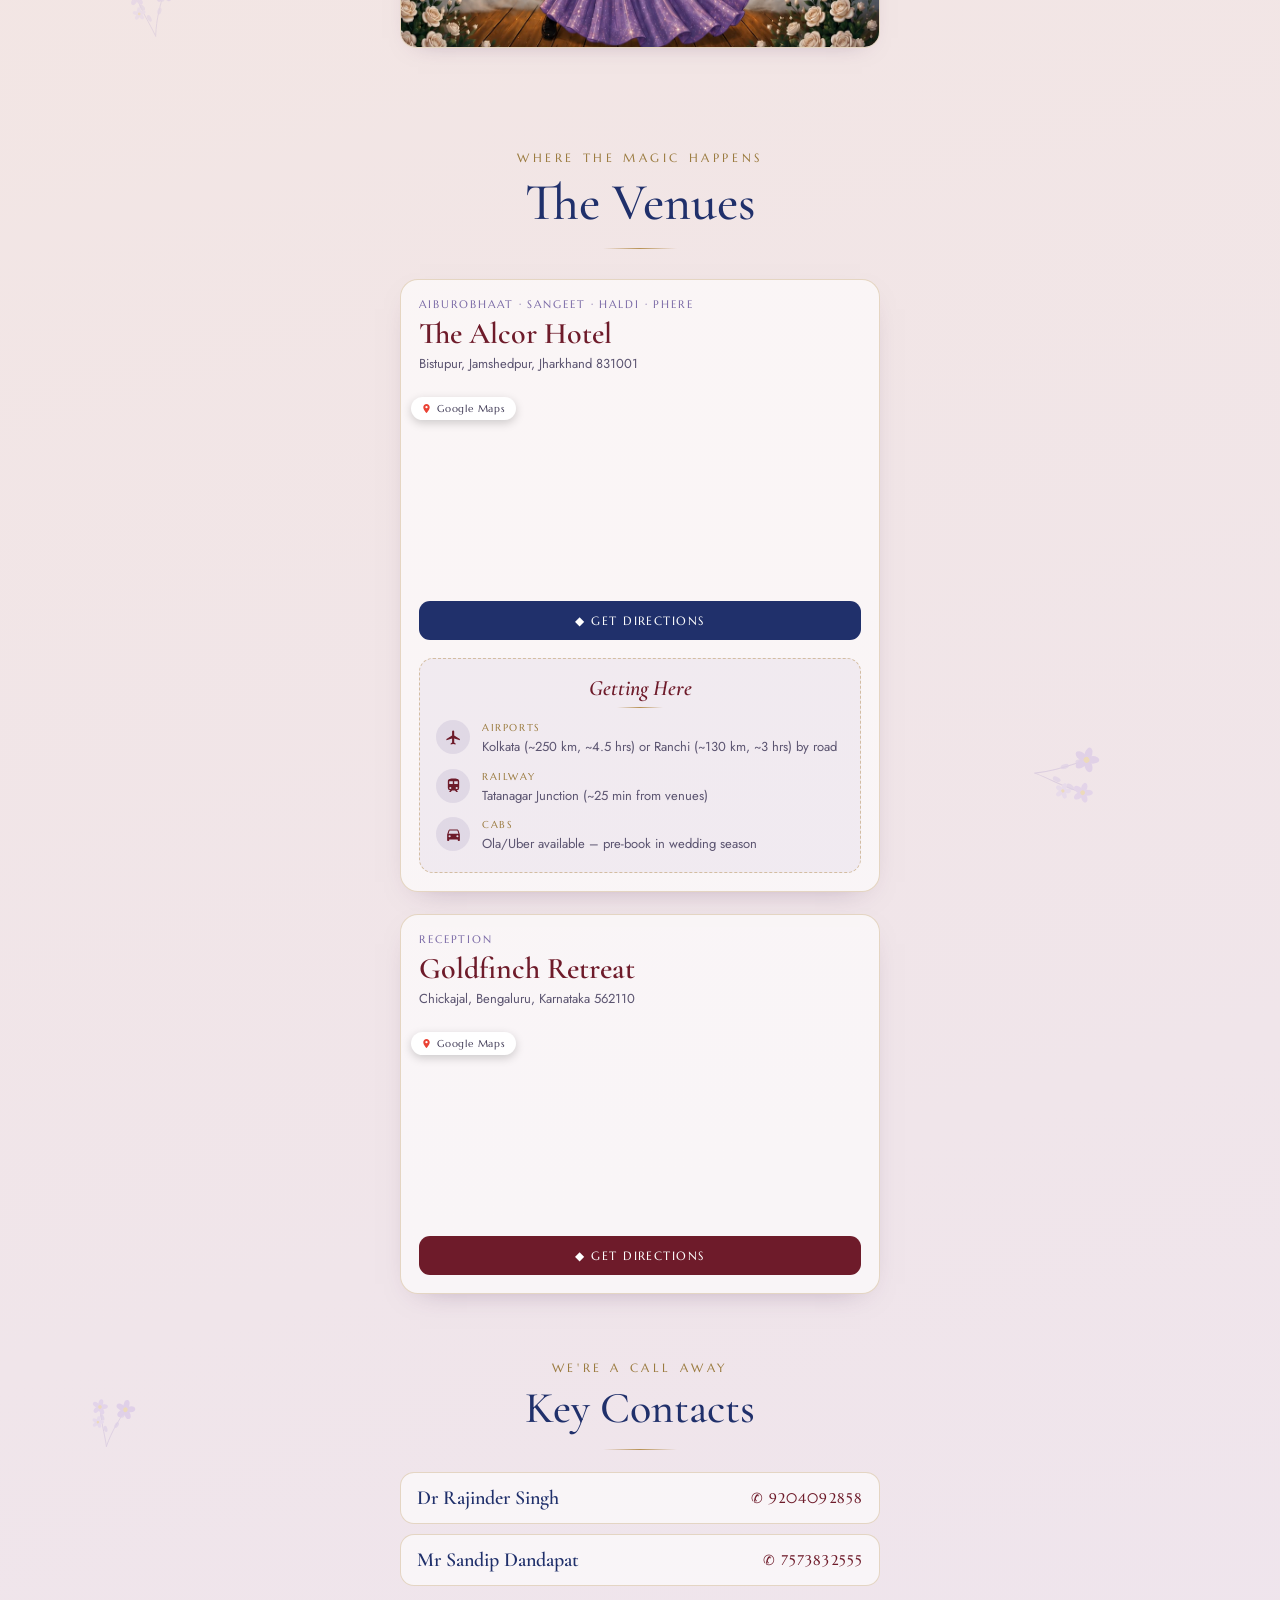
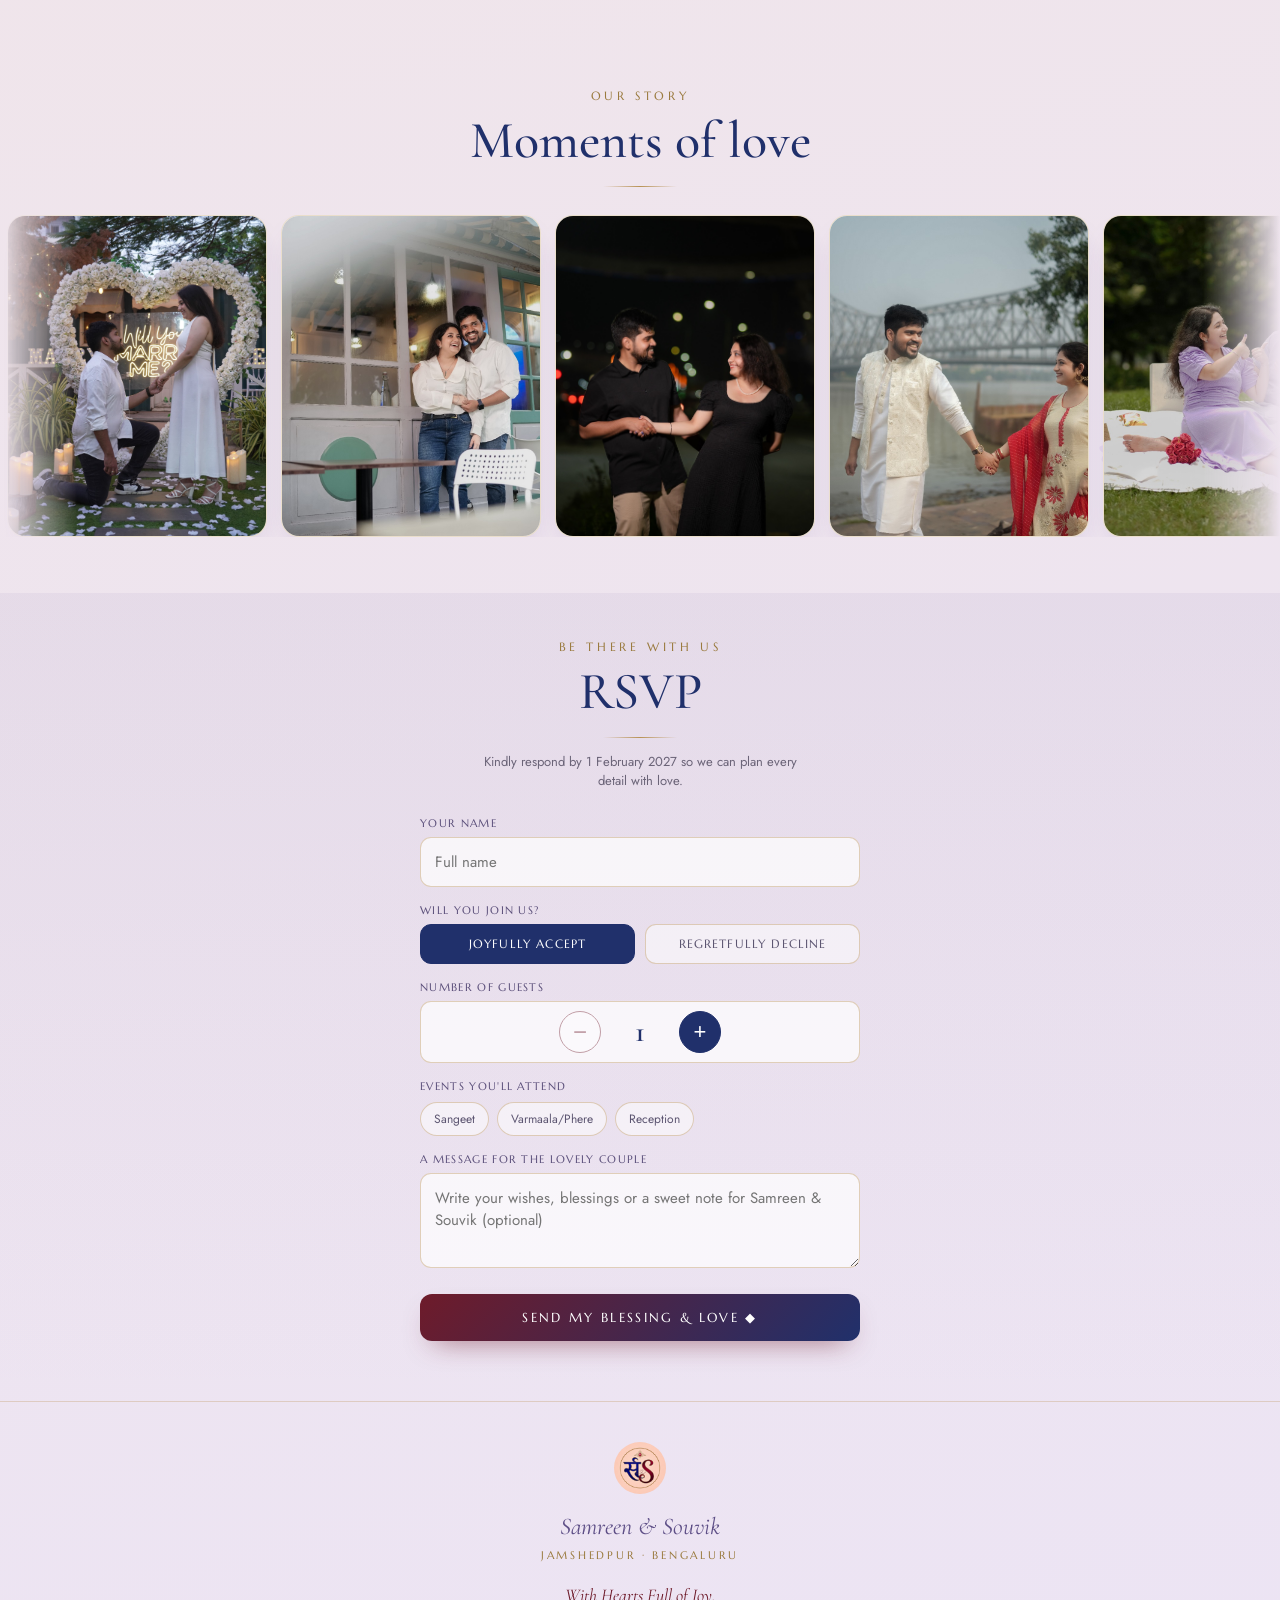
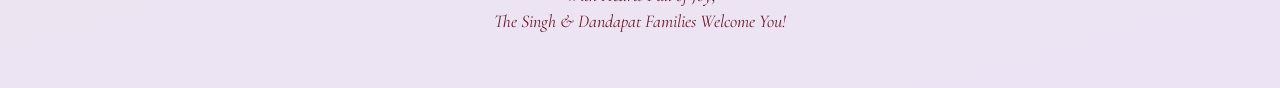
==== commit a9a48b9a: "RecommendedWebsiteFixP3" ====
--- a/index.html
+++ b/index.html
@@ -215,7 +215,7 @@
       </div>
       <div style="padding:14px 18px 18px;">
         <a href="https://www.google.com/maps/dir//The+Alcor+Hotel,+Holding+No.4,+Ram+Das+Bhatta+Cir,+New+Rani+Kudar,+Bistupur,+Jamshedpur,+Jharkhand+831001" target="_blank" rel="noopener" style="display:flex; align-items:center; justify-content:center; gap:8px; text-decoration:none; background:#20306b; color:#fff; font-family:'Marcellus',serif; letter-spacing:.12em; text-transform:uppercase; font-size:12px; padding:12px; border-radius:11px;">&#9670; Get Directions</a>
-        <div style="margin-top:16px; padding-top:14px; border-top:1px solid rgba(184,146,85,.3);"><div style="font-family:'Cormorant Garamond',serif; font-weight:600; font-size:22px; color:#6e1b2a;">Getting Here</div><div style="display:flex; gap:10px; margin-top:9px; font-size:13px; line-height:1.45; color:#5b5470;"><span style="flex:0 0 66px; font-family:'Marcellus',serif; letter-spacing:.14em; text-transform:uppercase; font-size:10px; color:#9a7a3e; padding-top:2px;">Airports</span><span>Kolkata (~250 km, ~4.5 hrs) or Ranchi (~130 km, ~3 hrs) by road</span></div><div style="display:flex; gap:10px; margin-top:9px; font-size:13px; line-height:1.45; color:#5b5470;"><span style="flex:0 0 66px; font-family:'Marcellus',serif; letter-spacing:.14em; text-transform:uppercase; font-size:10px; color:#9a7a3e; padding-top:2px;">Railway</span><span>Tatanagar Junction (~25 min from venues)</span></div><div style="display:flex; gap:10px; margin-top:9px; font-size:13px; line-height:1.45; color:#5b5470;"><span style="flex:0 0 66px; font-family:'Marcellus',serif; letter-spacing:.14em; text-transform:uppercase; font-size:10px; color:#9a7a3e; padding-top:2px;">Cabs</span><span>Ola/Uber available &ndash; pre-book in wedding season</span></div></div>
+        <div style="margin-top:18px; padding:16px 16px 18px; border-radius:14px; background:rgba(122,106,166,.07); border:1px dashed rgba(184,146,85,.5);"><div style="font-family:'Cormorant Garamond',serif; font-weight:600; font-style:italic; font-size:22px; color:#6e1b2a; text-align:center;">Getting Here</div><div style="width:46px; height:1px; background:linear-gradient(90deg,transparent,#b89255,transparent); margin:6px auto 2px;"></div><div style="display:flex; align-items:flex-start; gap:12px; margin-top:12px;"><span style="flex:0 0 34px; width:34px; height:34px; border-radius:50%; background:rgba(122,106,166,.14); color:#6e1b2a; display:flex; align-items:center; justify-content:center;"><svg viewBox="0 0 24 24" width="17" height="17" fill="currentColor" aria-hidden="true"><path d="M21 16v-2l-8-5V3.5a1.5 1.5 0 0 0-3 0V9l-8 5v2l8-2.5V19l-2 1.5V22l3.5-1 3.5 1v-1.5L13 19v-5.5z"/></svg></span><div style="font-size:13px; line-height:1.5; color:#5b5470;"><div style="font-family:'Marcellus',serif; letter-spacing:.16em; text-transform:uppercase; font-size:10px; color:#9a7a3e; margin-bottom:2px;">Airports</div>Kolkata (~250 km, ~4.5 hrs) or Ranchi (~130 km, ~3 hrs) by road</div></div><div style="display:flex; align-items:flex-start; gap:12px; margin-top:12px;"><span style="flex:0 0 34px; width:34px; height:34px; border-radius:50%; background:rgba(122,106,166,.14); color:#6e1b2a; display:flex; align-items:center; justify-content:center;"><svg viewBox="0 0 24 24" width="17" height="17" fill="currentColor" aria-hidden="true"><path d="M12 2C8 2 4 2.5 4 6v9.5A3.5 3.5 0 0 0 7.5 19L6 20.5V21h2l2-2h4l2 2h2v-.5L16.5 19a3.5 3.5 0 0 0 3.5-3.5V6c0-3.5-4-4-8-4zM7.5 17a1.5 1.5 0 1 1 0-3 1.5 1.5 0 0 1 0 3zM11 10H6V6h5v4zm2 0V6h5v4h-5zm3.5 7a1.5 1.5 0 1 1 0-3 1.5 1.5 0 0 1 0 3z"/></svg></span><div style="font-size:13px; line-height:1.5; color:#5b5470;"><div style="font-family:'Marcellus',serif; letter-spacing:.16em; text-transform:uppercase; font-size:10px; color:#9a7a3e; margin-bottom:2px;">Railway</div>Tatanagar Junction (~25 min from venues)</div></div><div style="display:flex; align-items:flex-start; gap:12px; margin-top:12px;"><span style="flex:0 0 34px; width:34px; height:34px; border-radius:50%; background:rgba(122,106,166,.14); color:#6e1b2a; display:flex; align-items:center; justify-content:center;"><svg viewBox="0 0 24 24" width="17" height="17" fill="currentColor" aria-hidden="true"><path d="M18.92 6.01C18.72 5.42 18.16 5 17.5 5h-11c-.66 0-1.21.42-1.42 1.01L3 12v8a1 1 0 0 0 1 1h1a1 1 0 0 0 1-1v-1h12v1a1 1 0 0 0 1 1h1a1 1 0 0 0 1-1v-8l-2.08-5.99zM6.5 16a1.5 1.5 0 1 1 0-3 1.5 1.5 0 0 1 0 3zm11 0a1.5 1.5 0 1 1 0-3 1.5 1.5 0 0 1 0 3zM5 11l1.5-4.5h11L19 11H5z"/></svg></span><div style="font-size:13px; line-height:1.5; color:#5b5470;"><div style="font-family:'Marcellus',serif; letter-spacing:.16em; text-transform:uppercase; font-size:10px; color:#9a7a3e; margin-bottom:2px;">Cabs</div>Ola/Uber available &ndash; pre-book in wedding season</div></div></div>
       </div>
     </div>
 
@@ -300,7 +300,10 @@
       </div>
     </div>
 
-    <textarea id="rMsg" style="display:none;"></textarea>
+    <div>
+      <label for="rMsg" style="display:block; font-family:'Marcellus',serif; font-size:11px; letter-spacing:.12em; text-transform:uppercase; color:#5b4f7a; margin-bottom:7px;">A message for the lovely couple</label>
+      <textarea id="rMsg" rows="3" maxlength="500" placeholder="Write your wishes, blessings or a sweet note for Samreen &amp; Souvik (optional)" style="width:100%; box-sizing:border-box; padding:13px 14px; border-radius:11px; border:1px solid rgba(184,146,85,.4); background:rgba(255,255,255,.7); font-family:'Jost',sans-serif; font-size:15px; line-height:1.5; color:#3a3450; outline:none; resize:vertical; min-height:84px;"></textarea>
+    </div>
 
     <button type="submit" style="margin-top:4px; padding:15px; border:none; border-radius:12px; background:linear-gradient(135deg,#6e1b2a,#20306b); color:#fff; font-family:'Marcellus',serif; letter-spacing:.18em; text-transform:uppercase; font-size:13px; cursor:pointer; box-shadow:0 12px 28px -14px rgba(110,27,42,.7);">Send My Blessing &amp; Love &#9670;</button>
   </form>
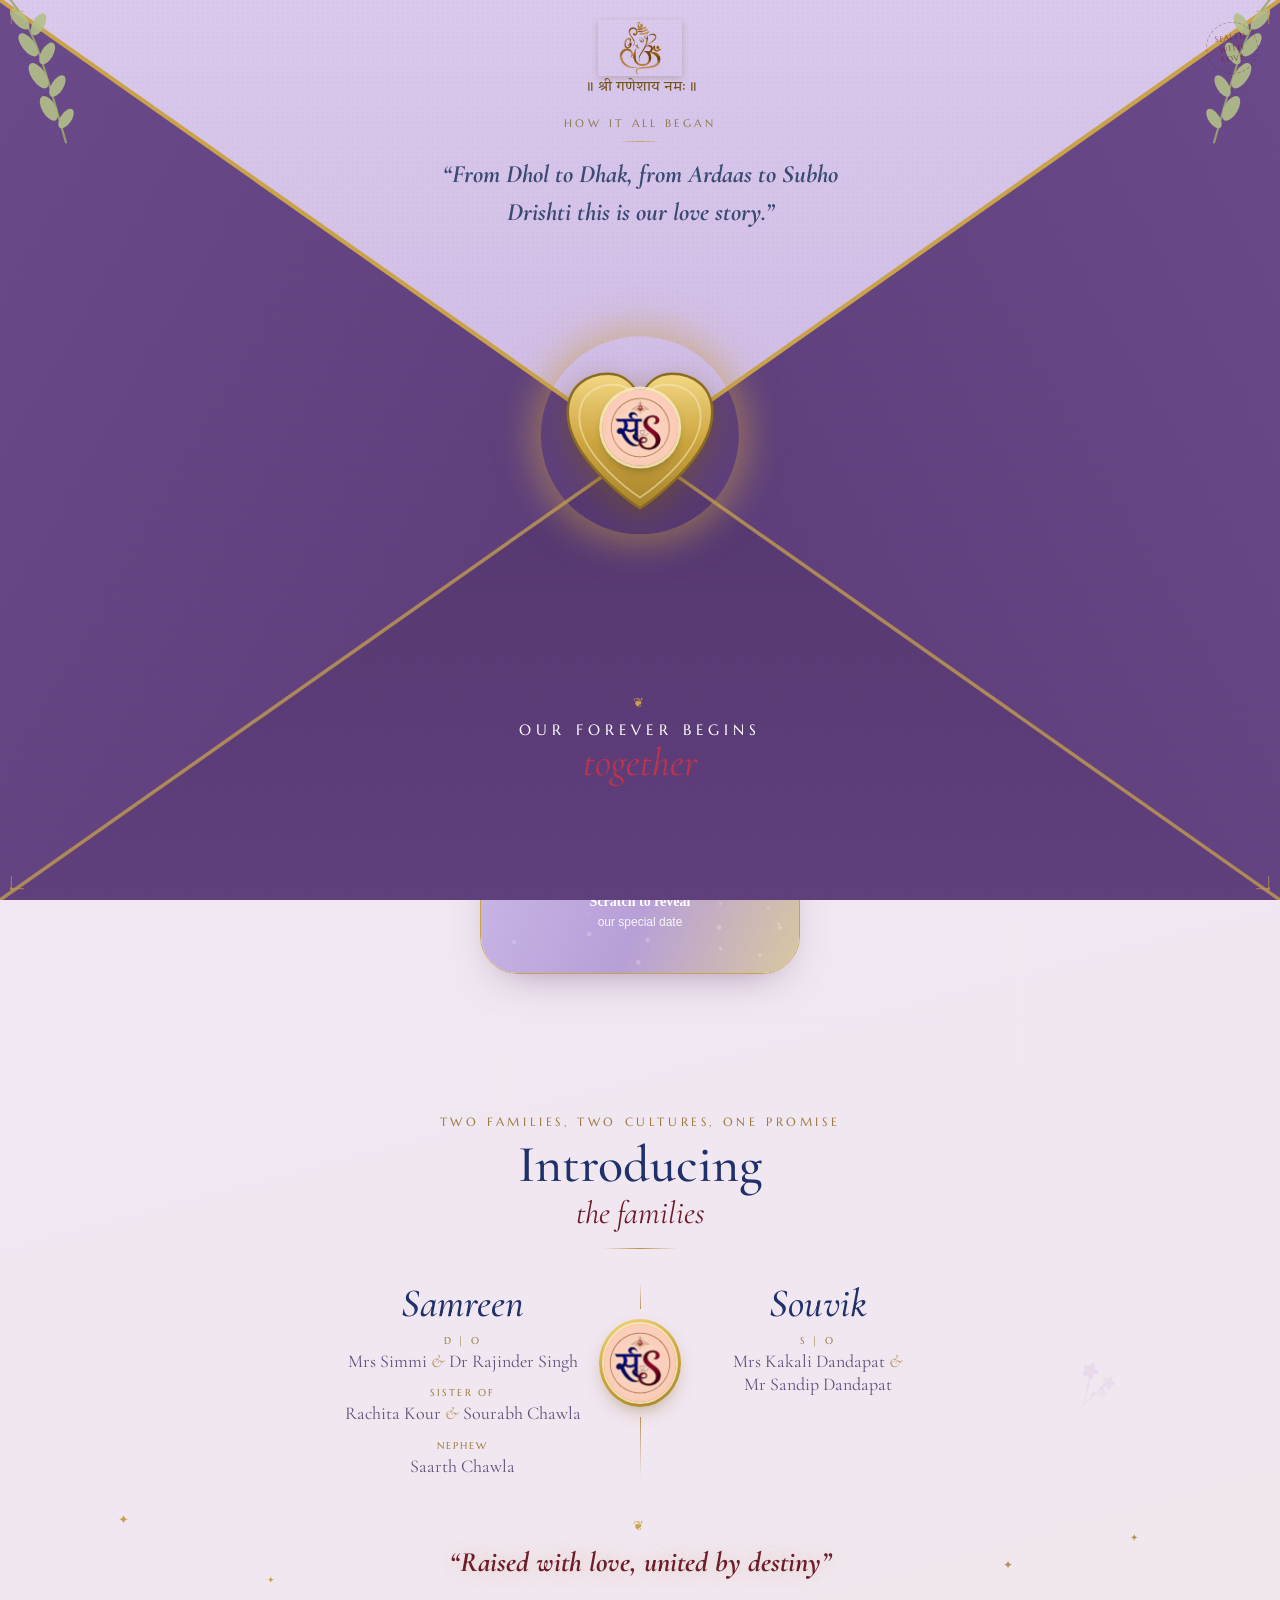
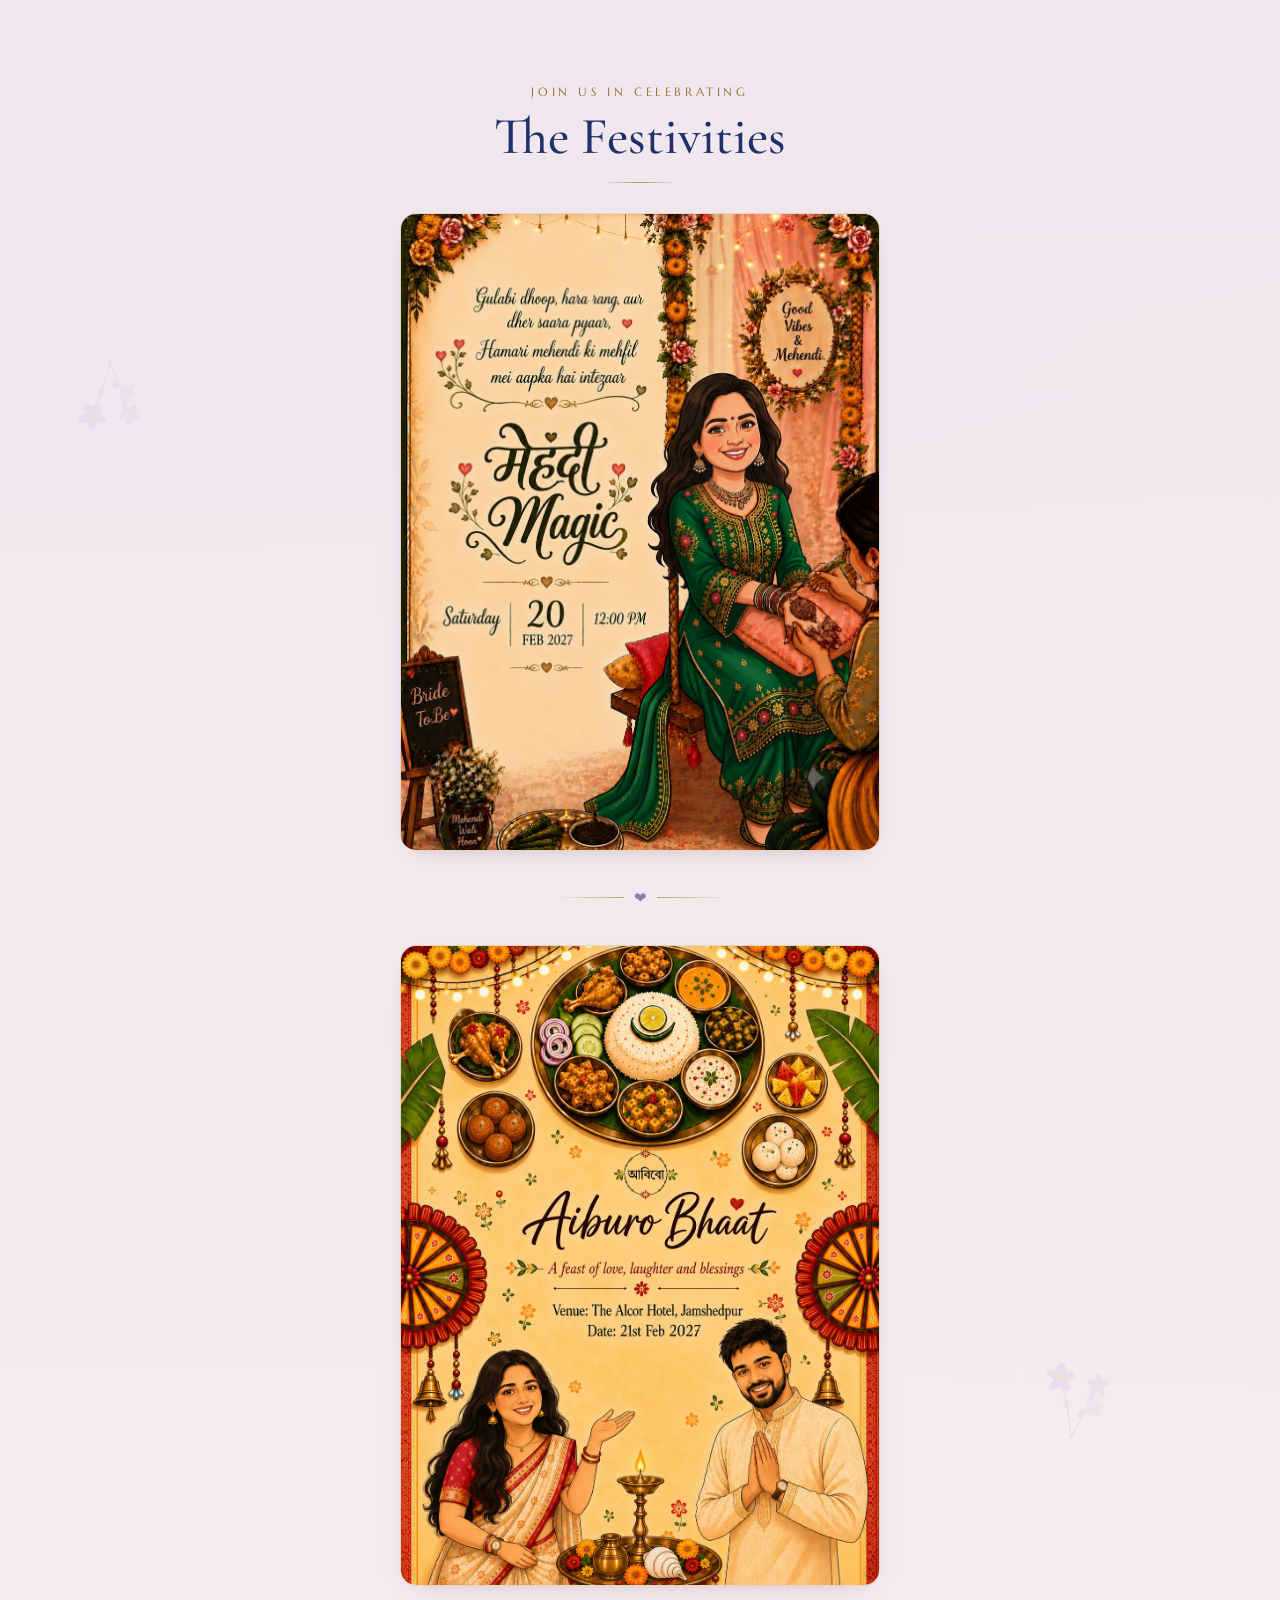
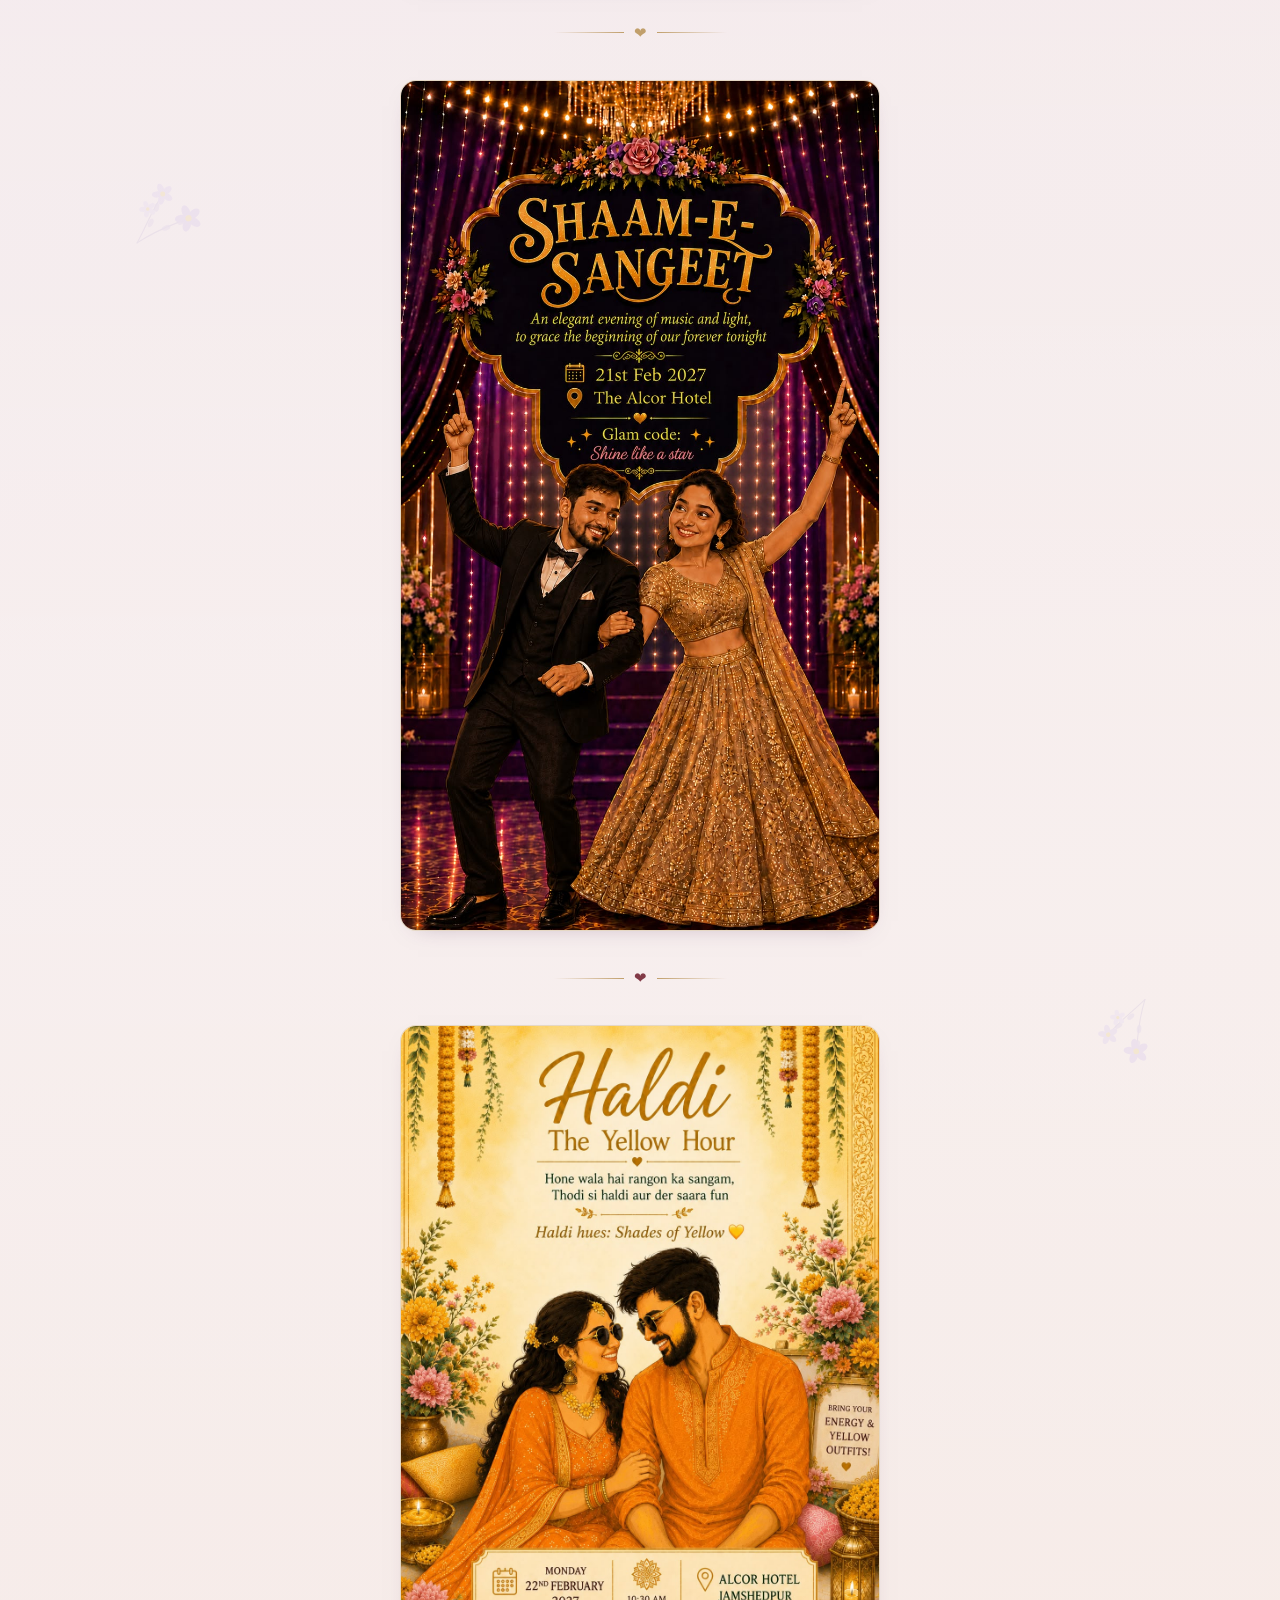
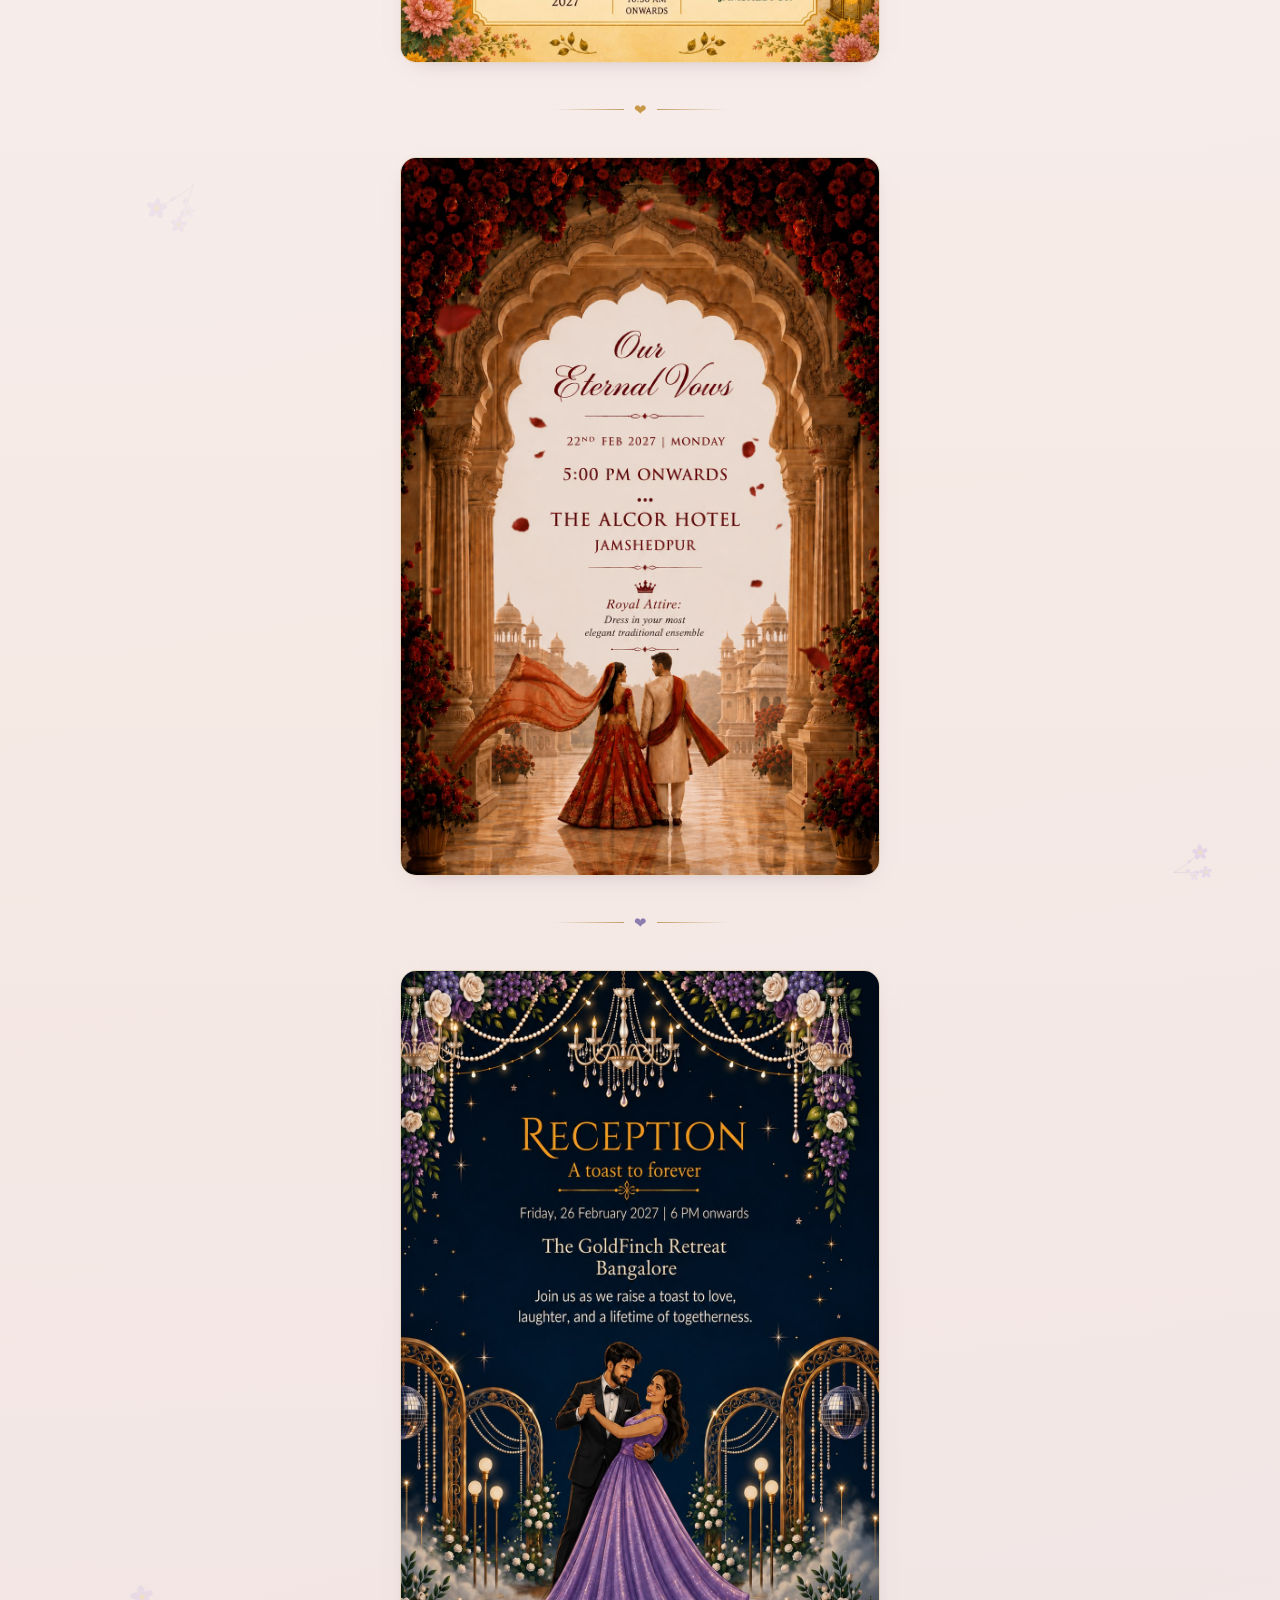
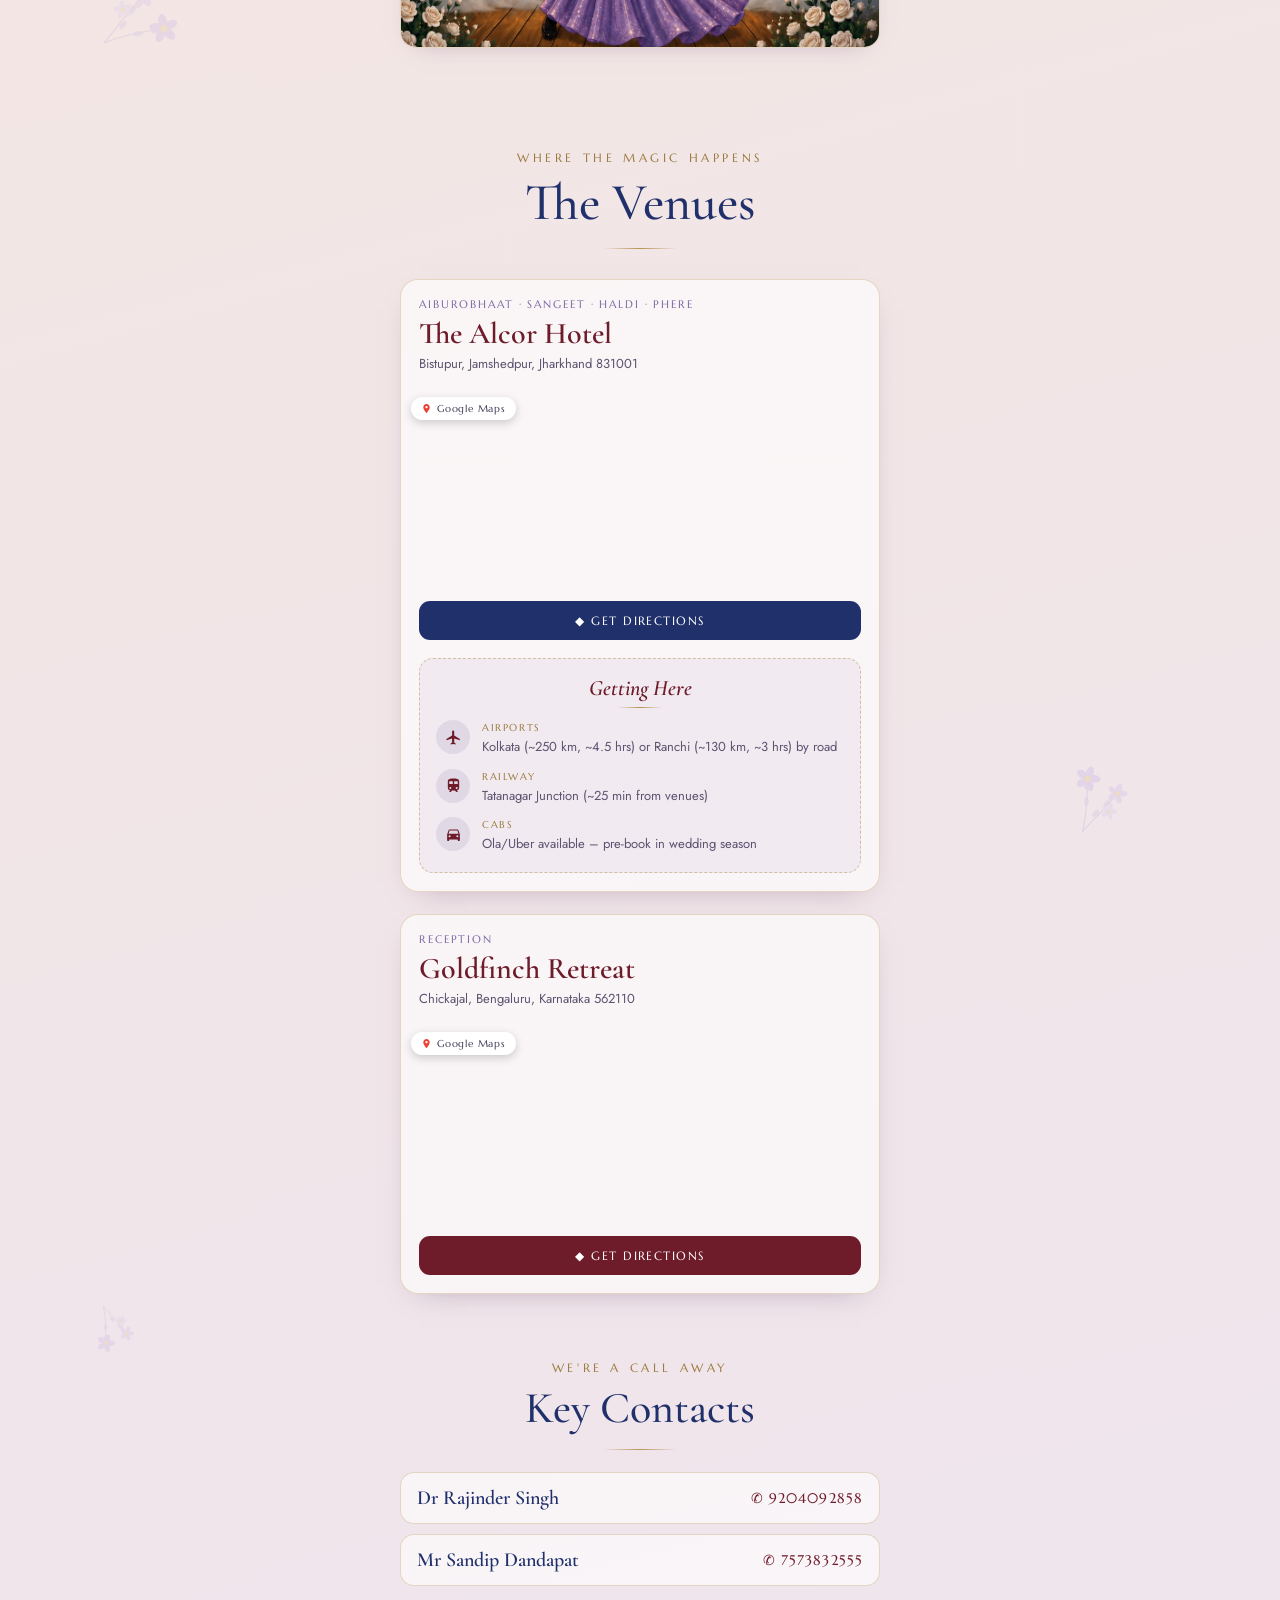
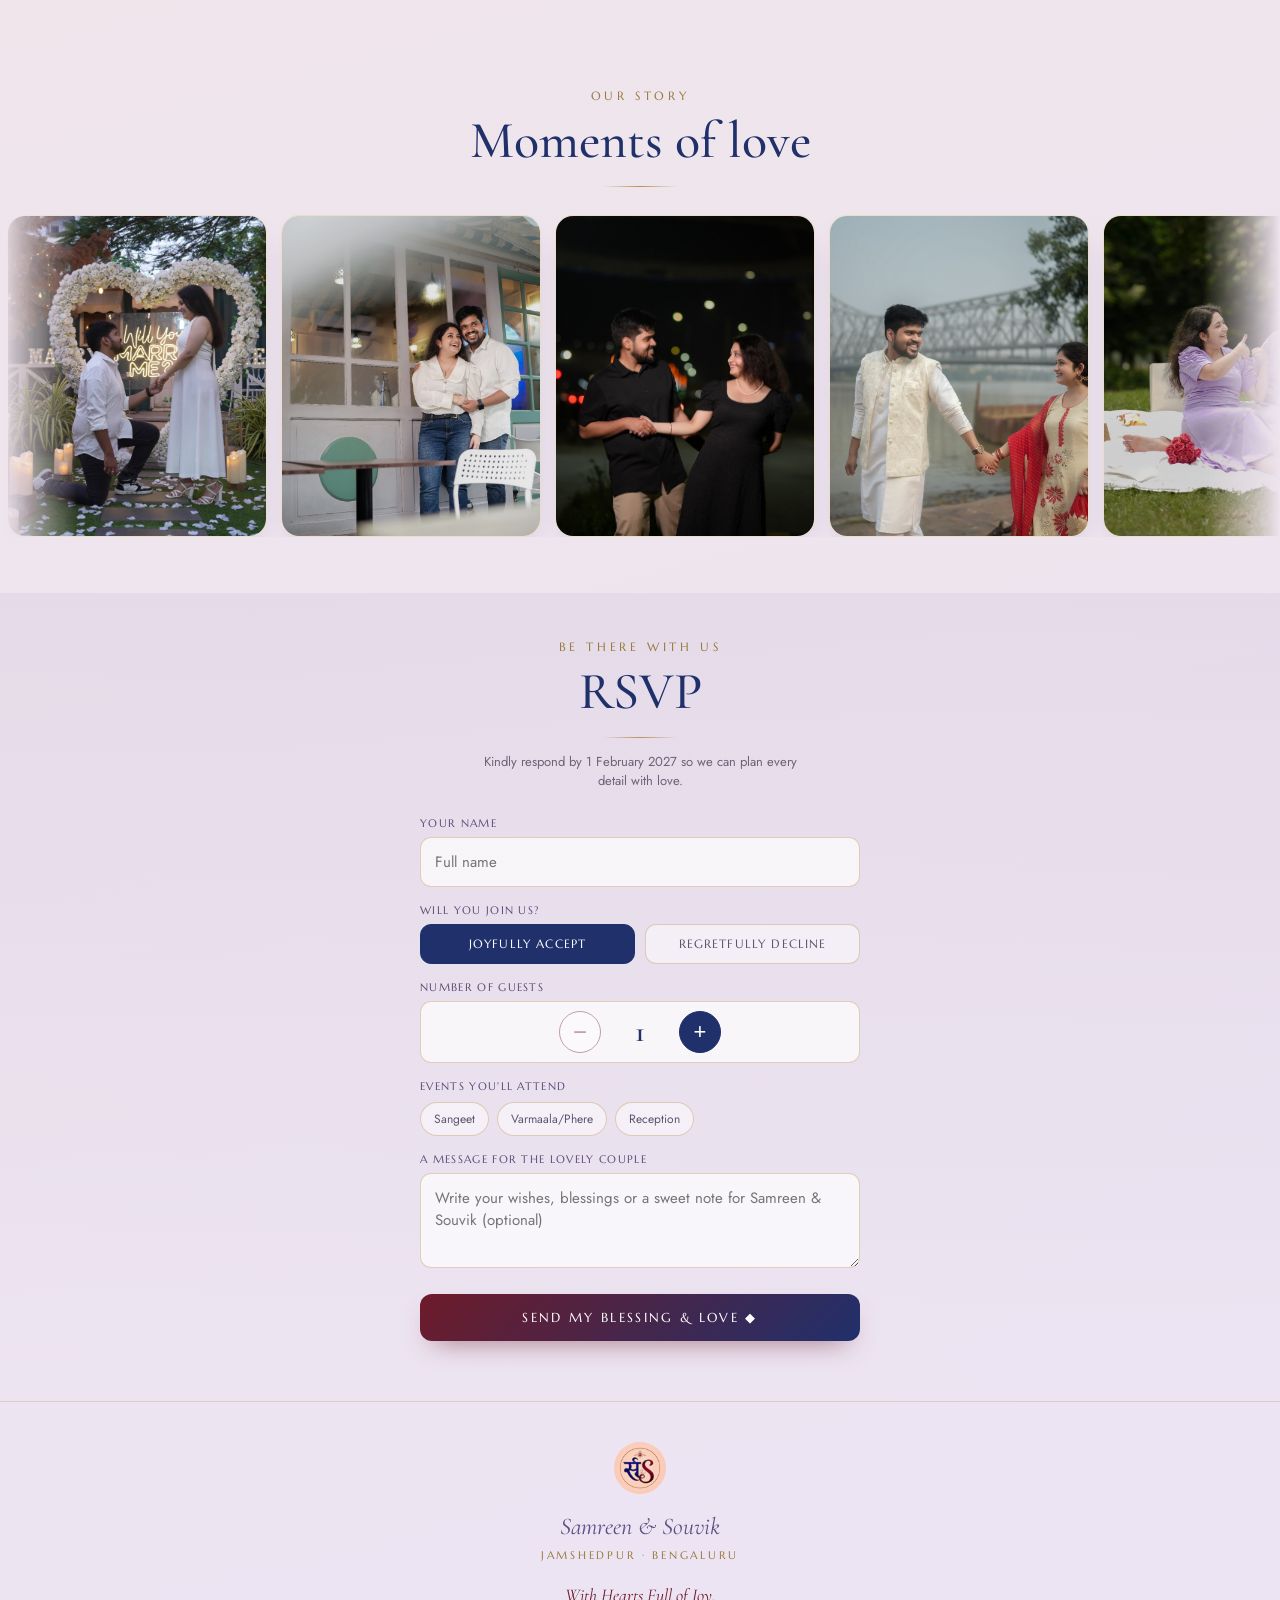
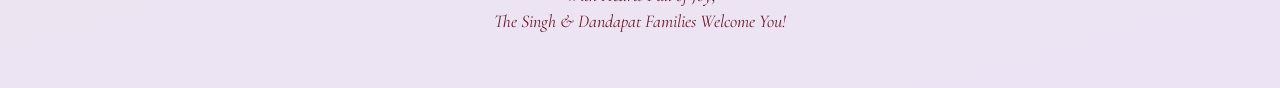
==== commit 5a71795e: "LogoZoomFix" ====
--- a/index.html
+++ b/index.html
@@ -90,7 +90,7 @@
   <div style="font-family:'Marcellus',serif; letter-spacing:.34em; text-transform:uppercase; font-size:12px; color:#9a7a3e; margin-bottom:6px;">Meet the couple</div>
   <div style="width:74px; height:1px; background:linear-gradient(90deg,transparent,#b89255,transparent); margin:8px 0 22px;"></div>
   <div style="position:relative; width:min(86vw,440px); aspect-ratio:1/1; border-radius:18px; overflow:hidden; box-shadow:0 18px 50px -20px rgba(80,40,90,.5); border:1px solid rgba(184,146,85,.4);">
-    <img src="images/Log.jpeg" alt="Samreen and Souvik" style="width:100%; height:100%; object-fit:cover; animation:kenburns 18s ease-in-out infinite alternate;">
+    <img src="images/Log.jpeg" alt="Samreen and Souvik" style="width:100%; height:100%; object-fit:cover;">
   </div>
   <h1 style="font-family:'Cormorant Garamond',serif; font-weight:500; font-size:clamp(40px,12vw,68px); margin:26px 0 2px; color:#20306b; line-height:1; text-align:center;">Samreen <span style="color:#b89255; font-style:italic; font-weight:400;">&amp;</span> Souvik</h1>
 </section>
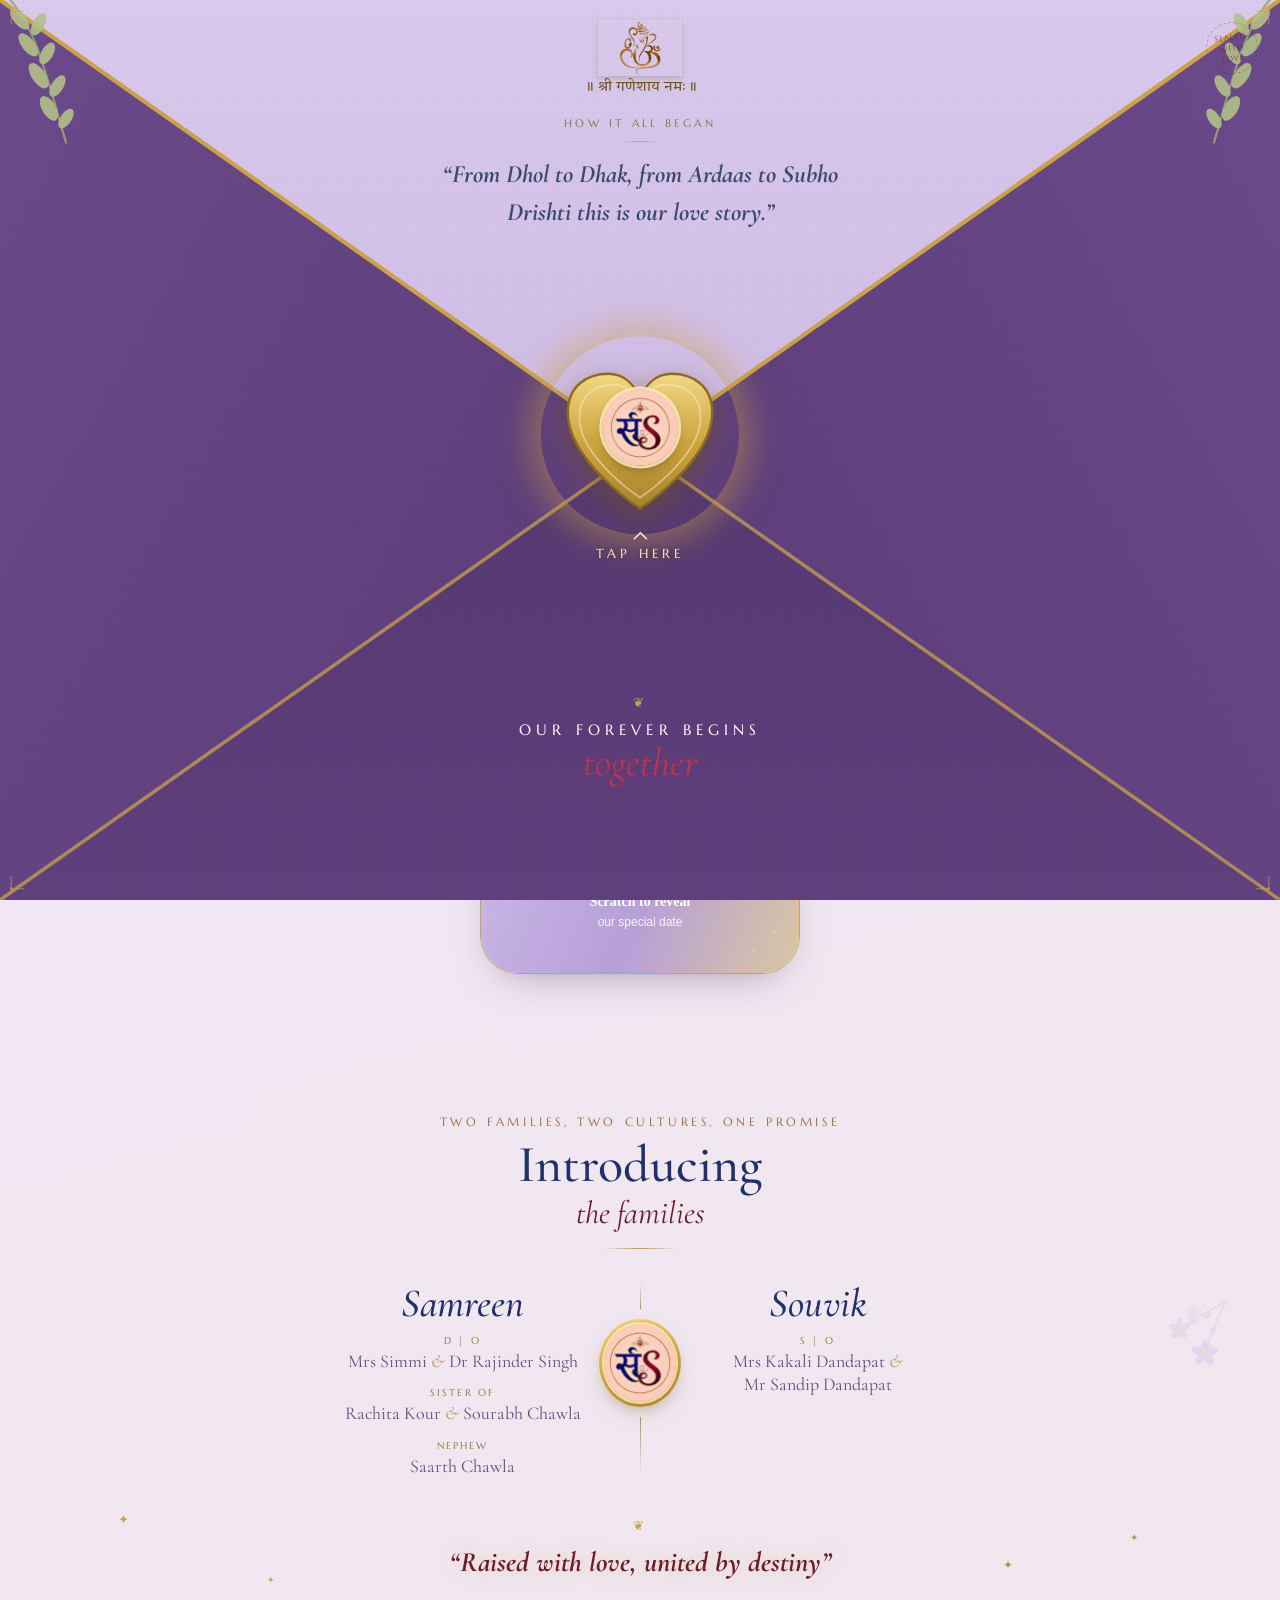
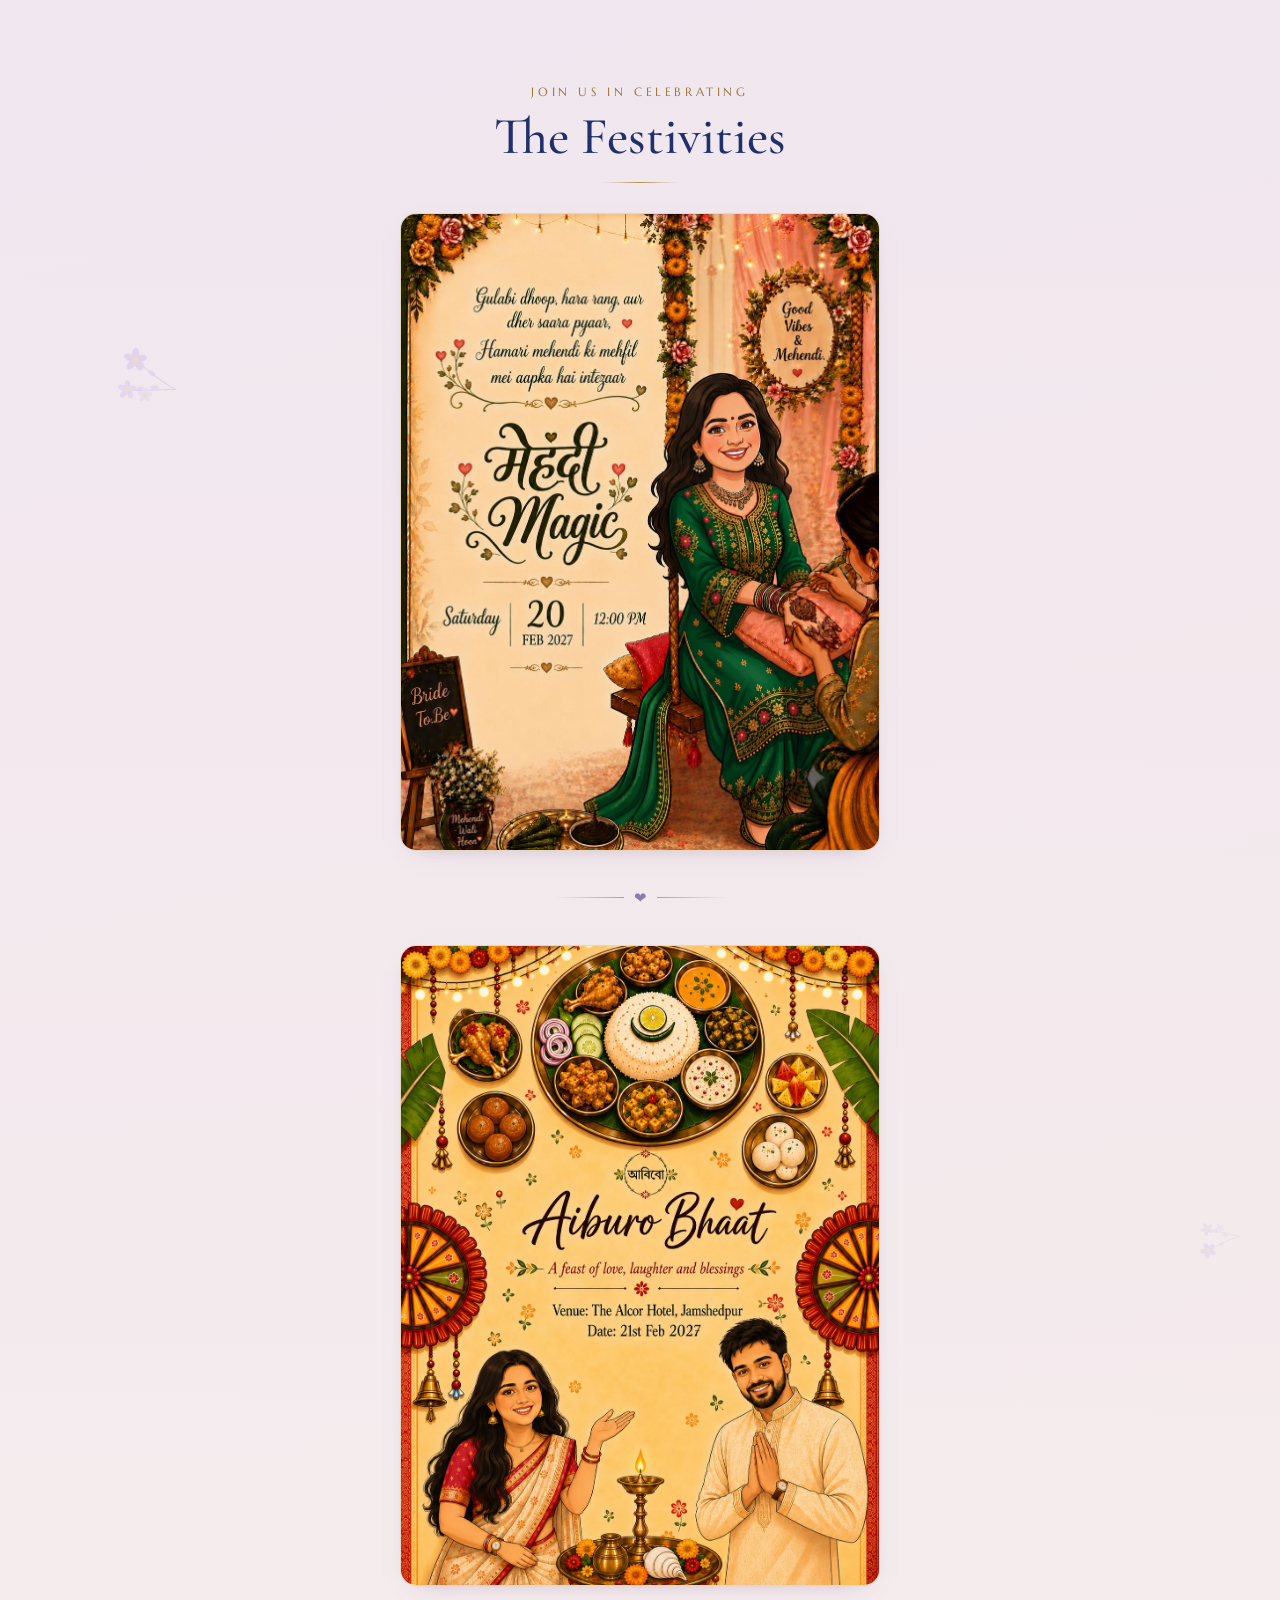
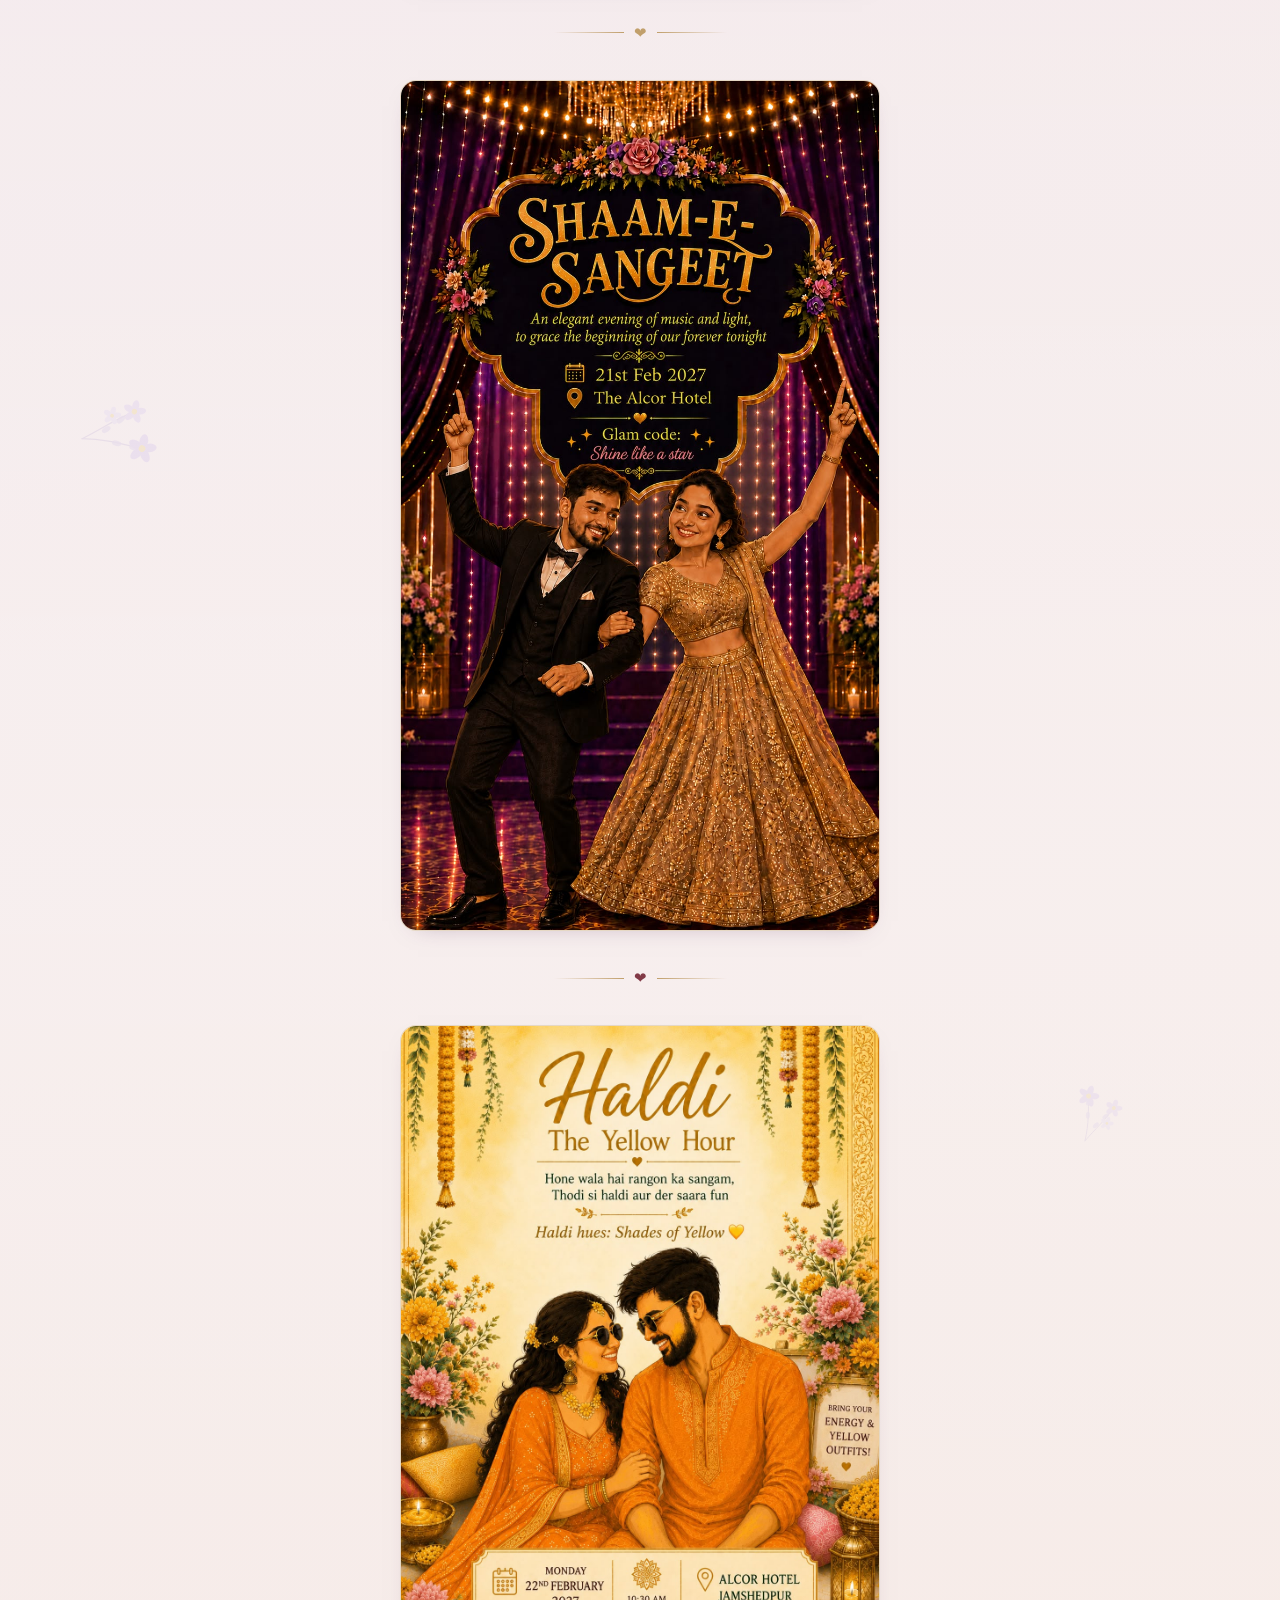
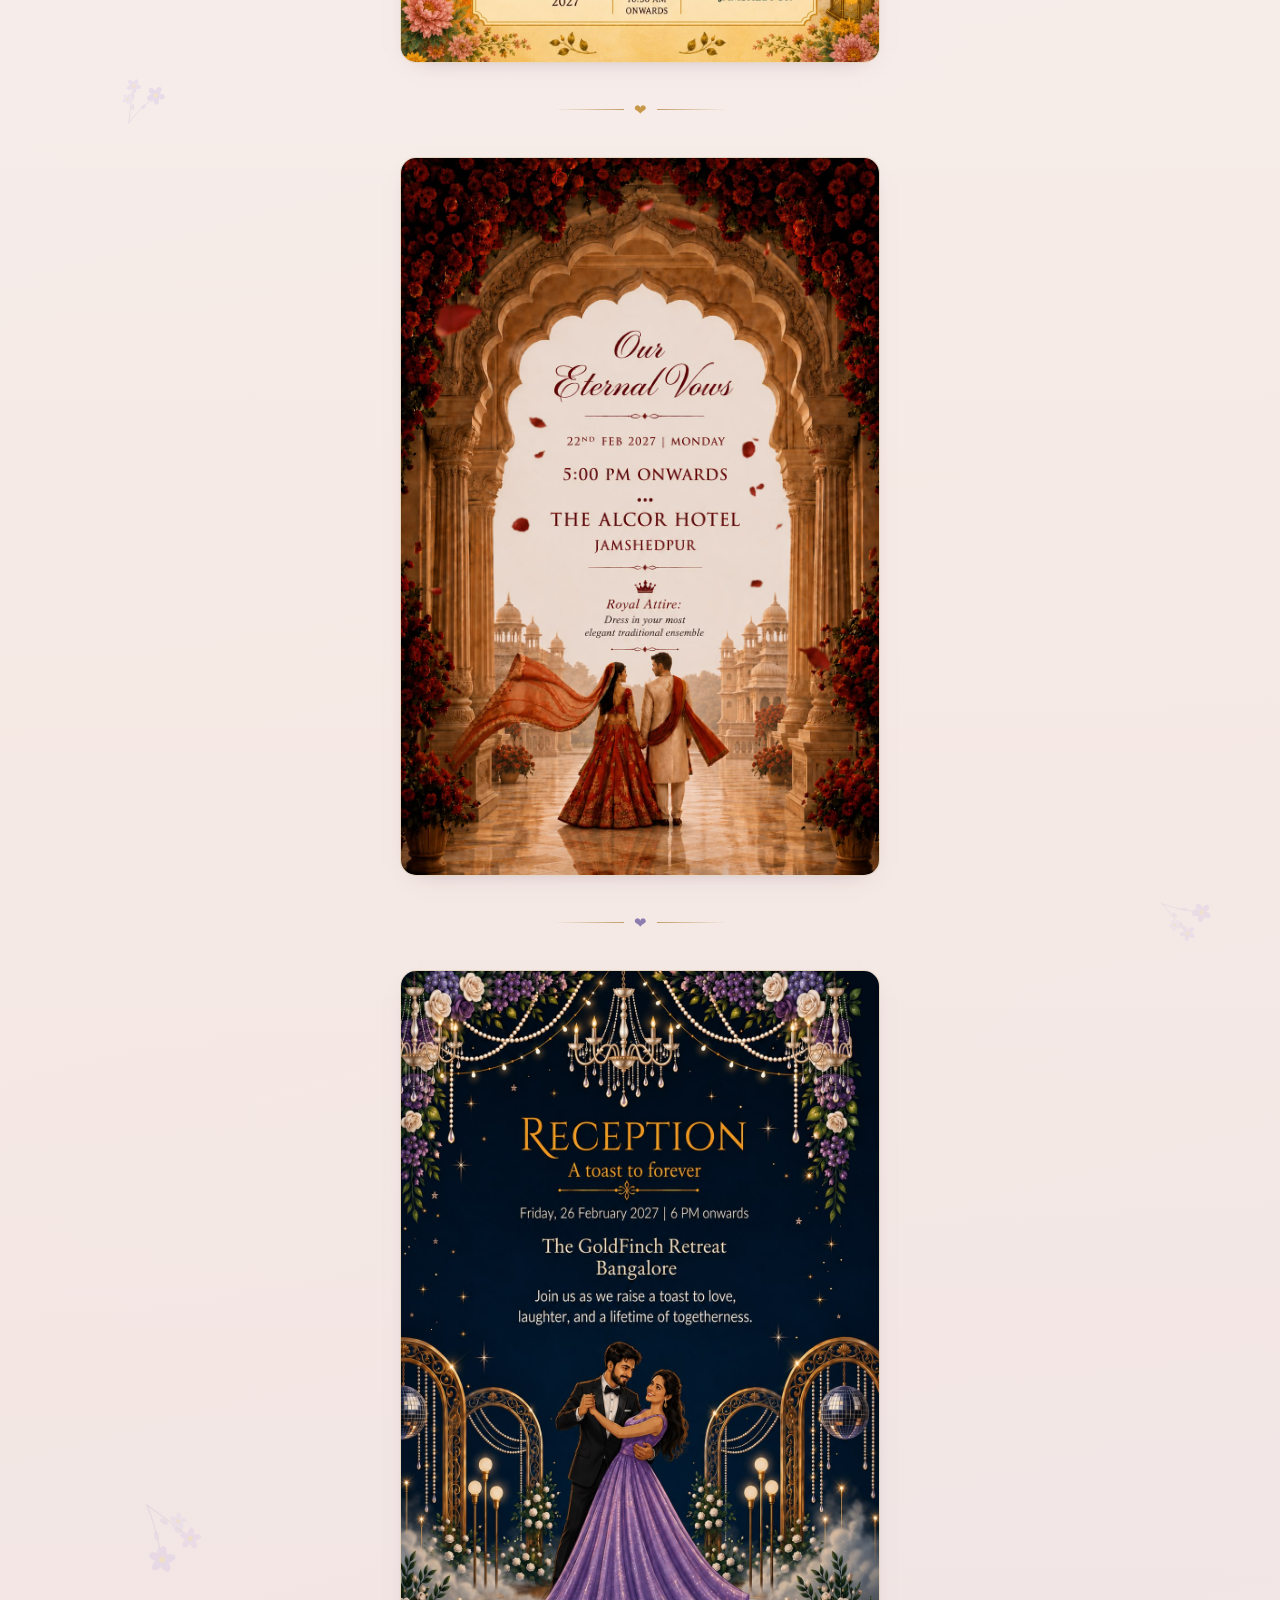
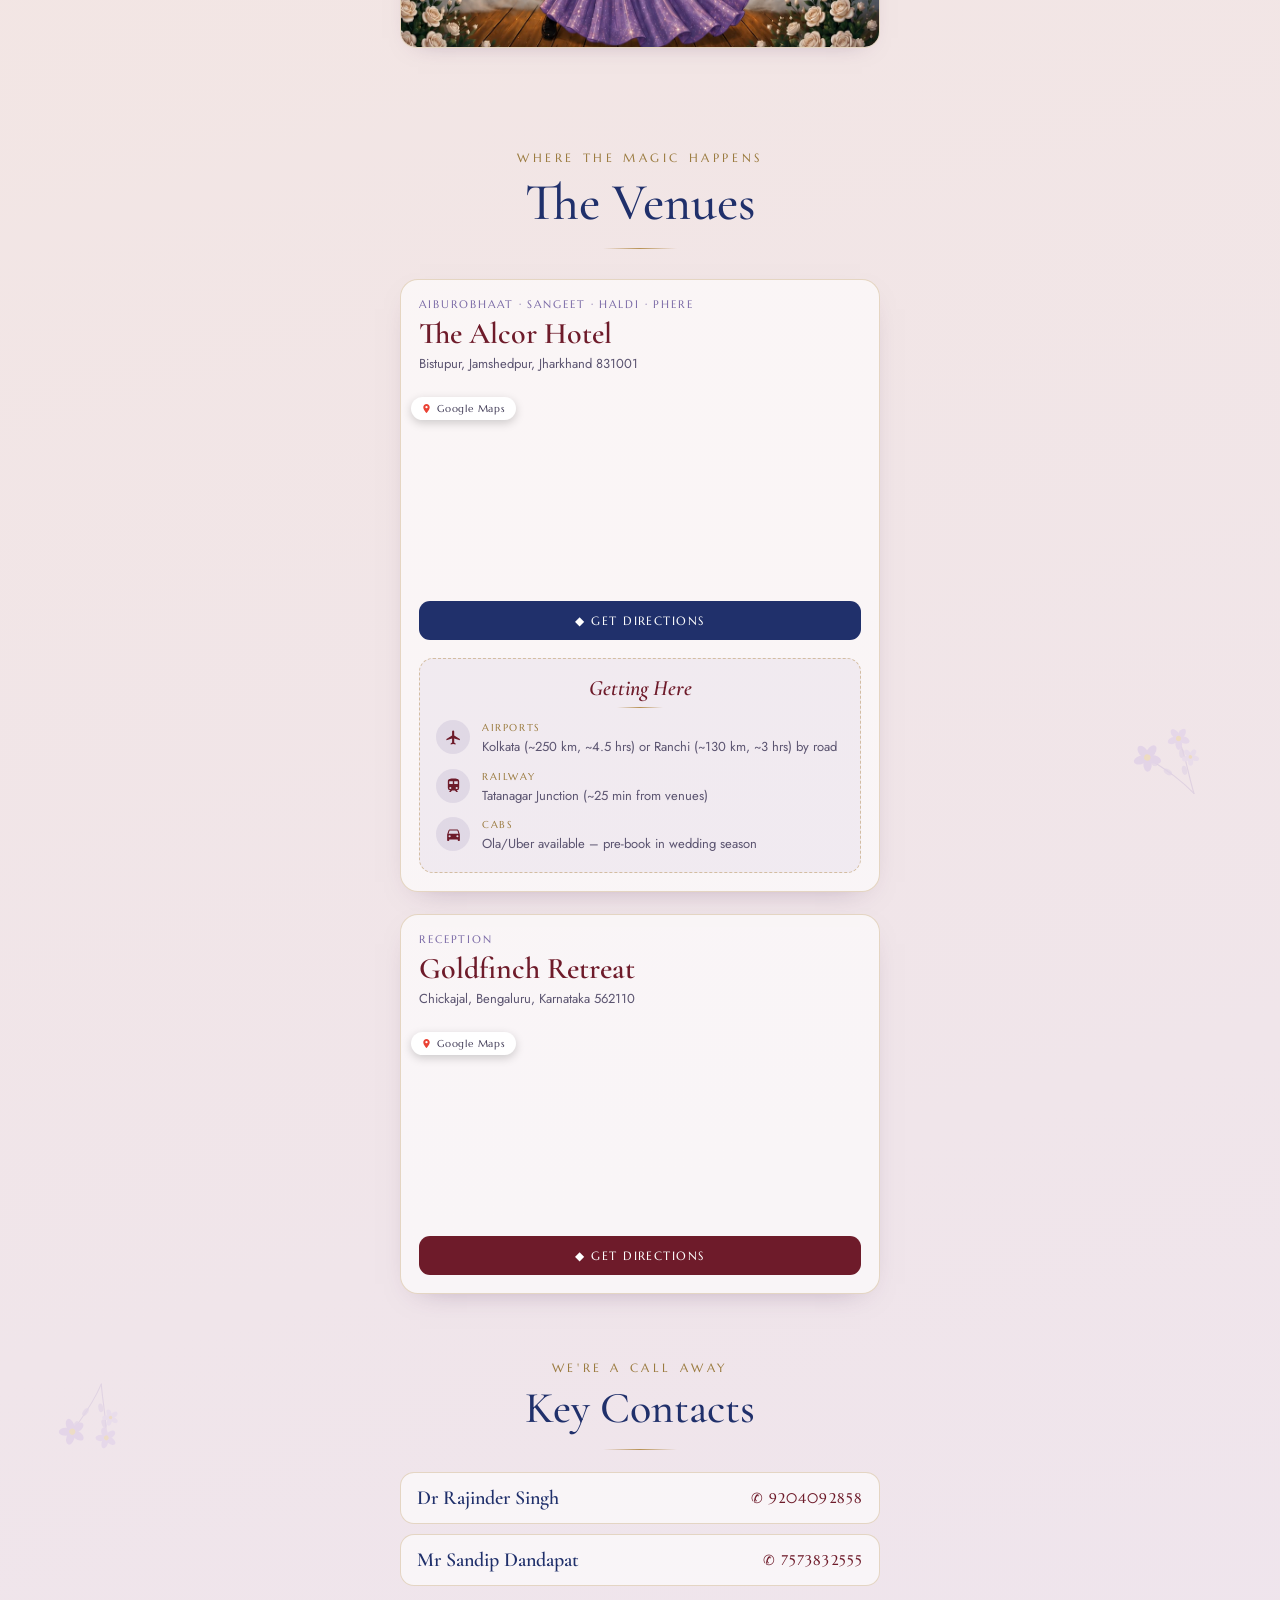
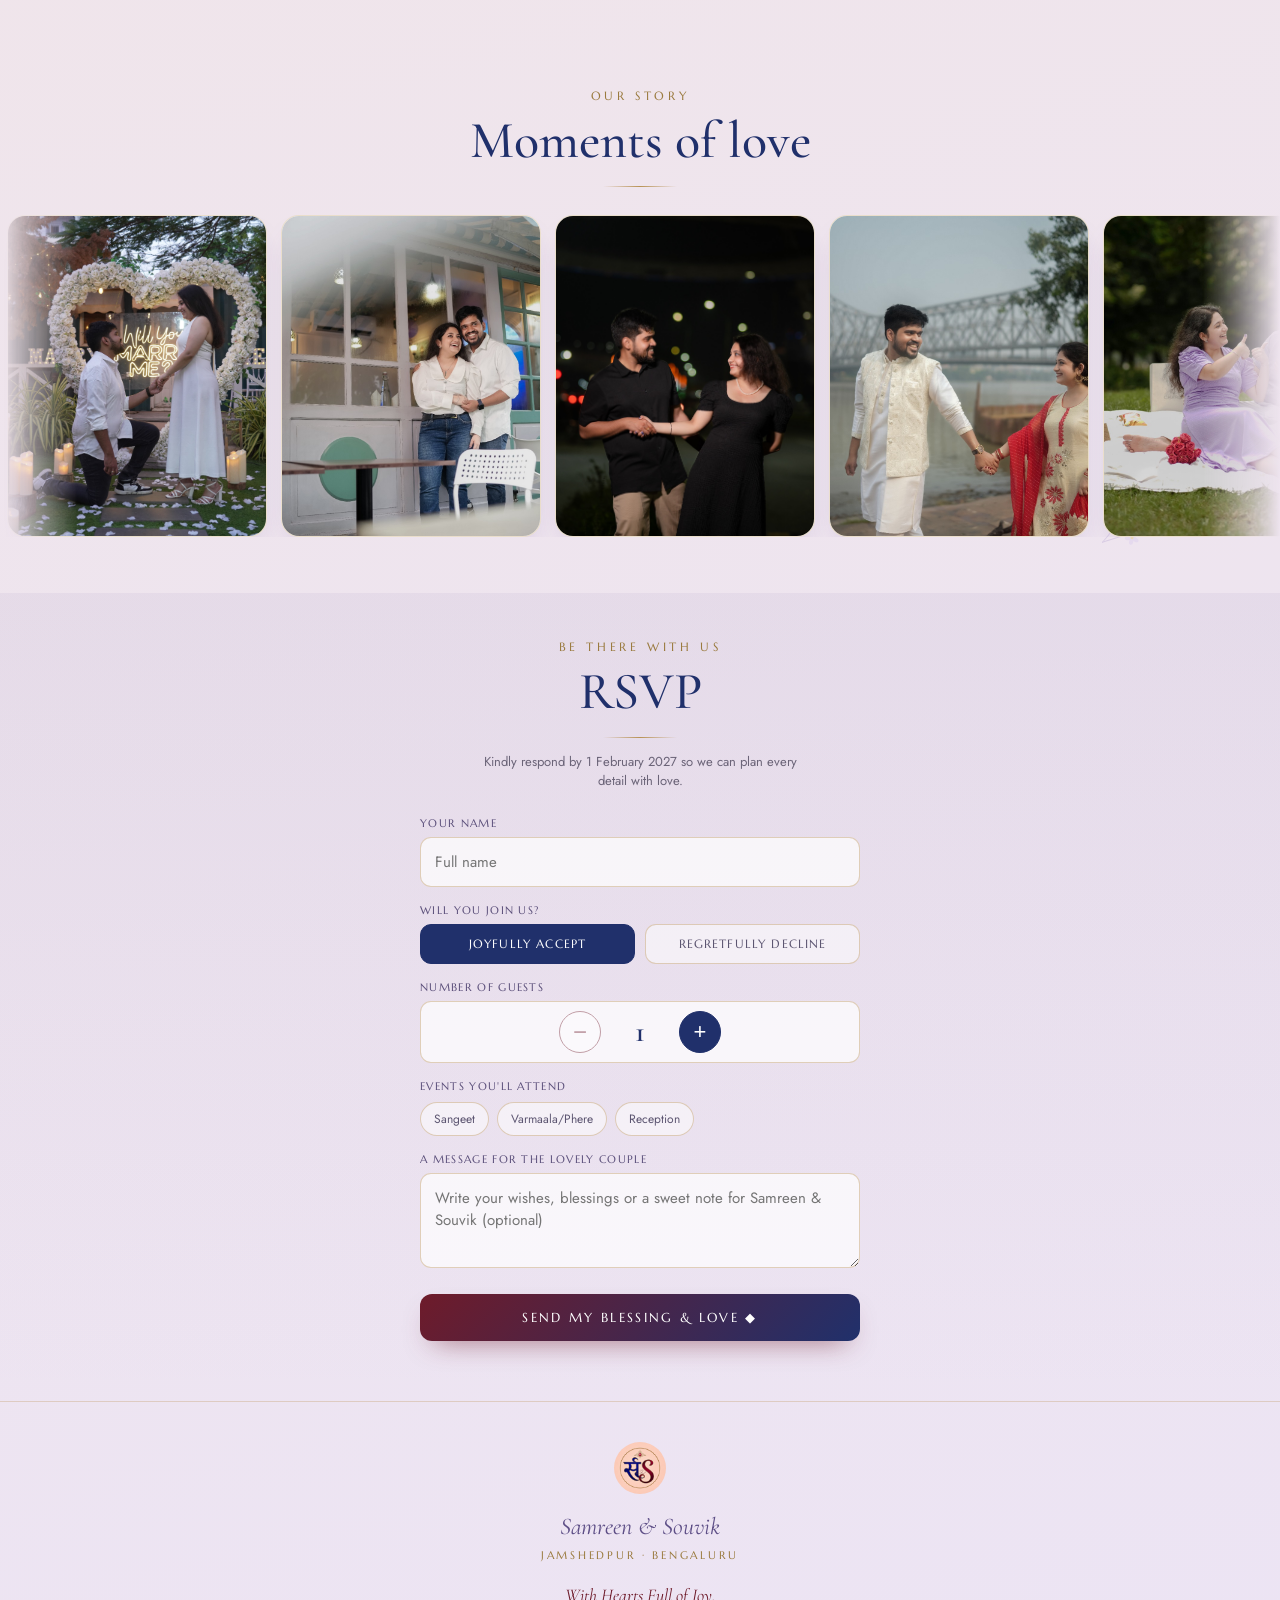
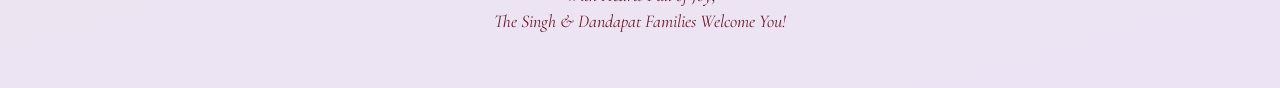
==== commit 5d4221ff: "TapHereAdded" ====
--- a/index.html
+++ b/index.html
@@ -39,6 +39,12 @@
   #overlay.opening .ov-flap.bottom { transform: translateY(72%); opacity: 0; }
   .ov-seal { position: absolute; left: 50%; top: 49%; z-index: 5; transform: translate(-50%,-50%) scale(1); opacity: 1; transition: all .8s ease; }
   #overlay.opening .ov-seal { transform: translate(-50%,-50%) scale(1.25); opacity: 0; }
+  @keyframes tapNudge { 0%,100% { transform: translateY(0); opacity: .7; } 50% { transform: translateY(-5px); opacity: 1; } }
+  @keyframes tapBreathe { 0%,100% { opacity: .75; letter-spacing: .3em; } 50% { opacity: 1; letter-spacing: .36em; } }
+  @media (max-width: 480px) {
+    .ov-quote { width: 82% !important; }
+    .ov-quote-p { font-size: 13.5px !important; line-height: 1.45 !important; }
+  }
   .ov-flash { position: absolute; inset: 0; z-index: 6; pointer-events: none; opacity: 0; background: radial-gradient(circle at 50% 49%, #fff 0%, rgba(255,250,230,.95) 22%, rgba(255,230,160,.55) 45%, rgba(255,230,160,0) 70%); }
   #overlay.opening .ov-flash { animation: envFlash .7s ease-out forwards; }
   @keyframes envFlash { 0% { opacity: 0; transform: scale(.3); } 18% { opacity: 1; transform: scale(1.1); } 100% { opacity: 0; transform: scale(2.4); } }
@@ -344,10 +350,10 @@
   </div>
 
   <!-- quote in the opening -->
-  <div class="ov-chrome" style="position:absolute; top:13%; left:50%; transform:translateX(-50%); width:58%; max-width:400px; text-align:center; z-index:4;">
+  <div class="ov-chrome ov-quote" style="position:absolute; top:13%; left:50%; transform:translateX(-50%); width:58%; max-width:400px; text-align:center; z-index:4;">
     <div style="font-family:'Marcellus',serif; letter-spacing:.32em; text-transform:uppercase; font-size:10.5px; color:#8a7a4e;">How it all began</div>
     <div style="width:42px; height:1px; background:linear-gradient(90deg,transparent,#c9a24a,transparent); margin:11px auto 14px;"></div>
-    <p style="font-family:'Cormorant Garamond',serif; font-weight:700; font-style:italic; font-size:clamp(14px,4vw,25px); line-height:1.5; color:#3a4a72; margin:0;">&ldquo;From Dhol to Dhak, from Ardaas to Subho Drishti this is our love story.&rdquo;</p>
+    <p class="ov-quote-p" style="font-family:'Cormorant Garamond',serif; font-weight:700; font-style:italic; font-size:clamp(14px,4vw,25px); line-height:1.5; color:#3a4a72; margin:0;">&ldquo;From Dhol to Dhak, from Ardaas to Subho Drishti this is our love story.&rdquo;</p>
   </div>
 
   <!-- flash burst on open -->
@@ -389,6 +395,11 @@
           <path d="M50 85 C50 85 7 57 7 28 C7 12 19 5 31 5 C41 5 47 12 50 20 C53 12 59 5 69 5 C81 5 93 12 93 28 C93 57 50 85 50 85 Z" fill="none" stroke="#f8ecc2" stroke-width="1.2" opacity=".55" transform="translate(50 45) scale(.84) translate(-50 -45)"/>
         </svg>
         <img src="images/IntialsLogo.png" alt="Play our song" style="position:absolute; left:50%; top:41%; transform:translate(-50%,-50%); width:45%; aspect-ratio:1/1; border-radius:50%; object-fit:cover; box-shadow:0 0 0 3px rgba(248,236,194,.85), 0 5px 12px -3px rgba(0,0,0,.45);">
+      </div>
+      <!-- tap hint -->
+      <div style="position:absolute; top:100%; left:50%; transform:translateX(-50%); margin-top:14px; text-align:center; white-space:nowrap; pointer-events:none;">
+        <svg viewBox="0 0 24 14" width="16" height="10" style="display:block; margin:0 auto 5px; animation:tapNudge 1.6s ease-in-out infinite;"><path d="M3 12 L12 3 L21 12" fill="none" stroke="#f8ecc2" stroke-width="2.4" stroke-linecap="round" stroke-linejoin="round"/></svg>
+        <div style="font-family:'Marcellus',serif; text-transform:uppercase; font-size:clamp(11px,3vw,13px); letter-spacing:.3em; color:#f8ecc2; text-shadow:0 1px 6px rgba(0,0,0,.45); animation:tapBreathe 1.6s ease-in-out infinite;">Tap here</div>
       </div>
     </button>
   </div>
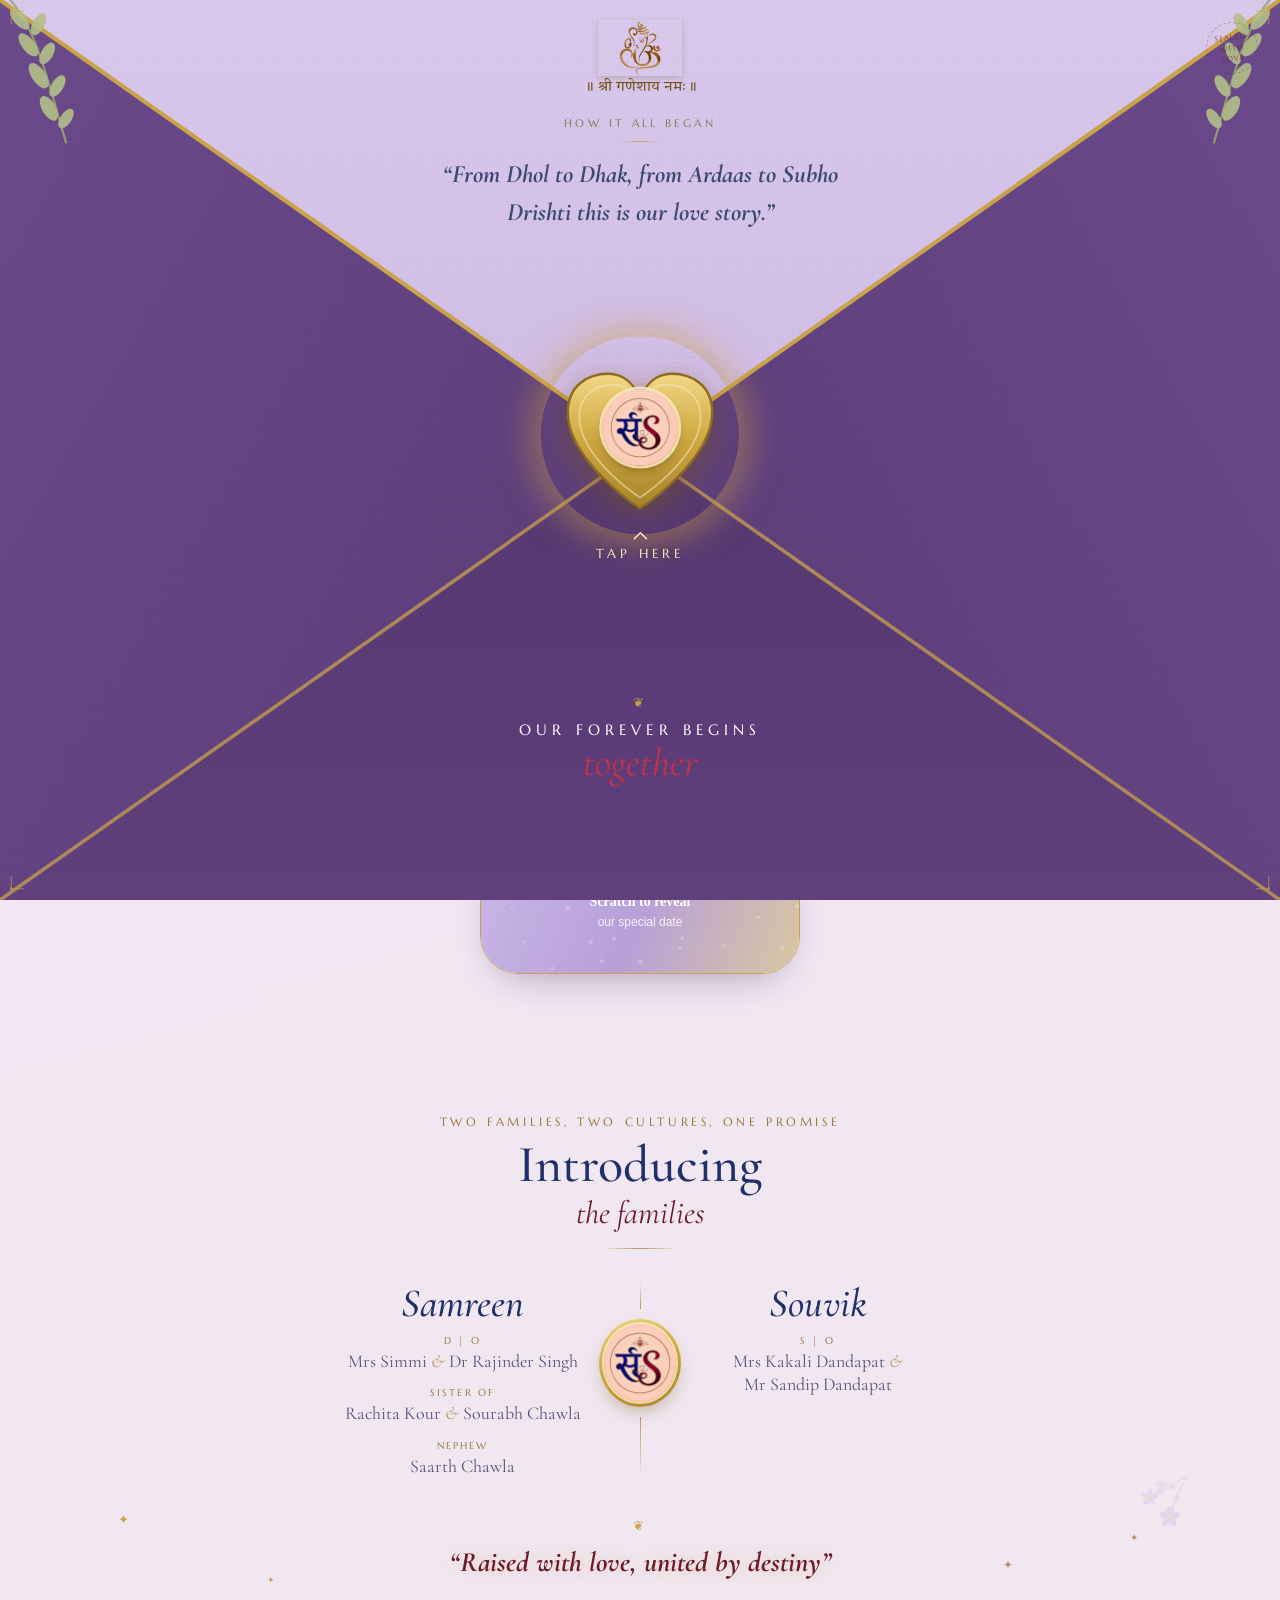
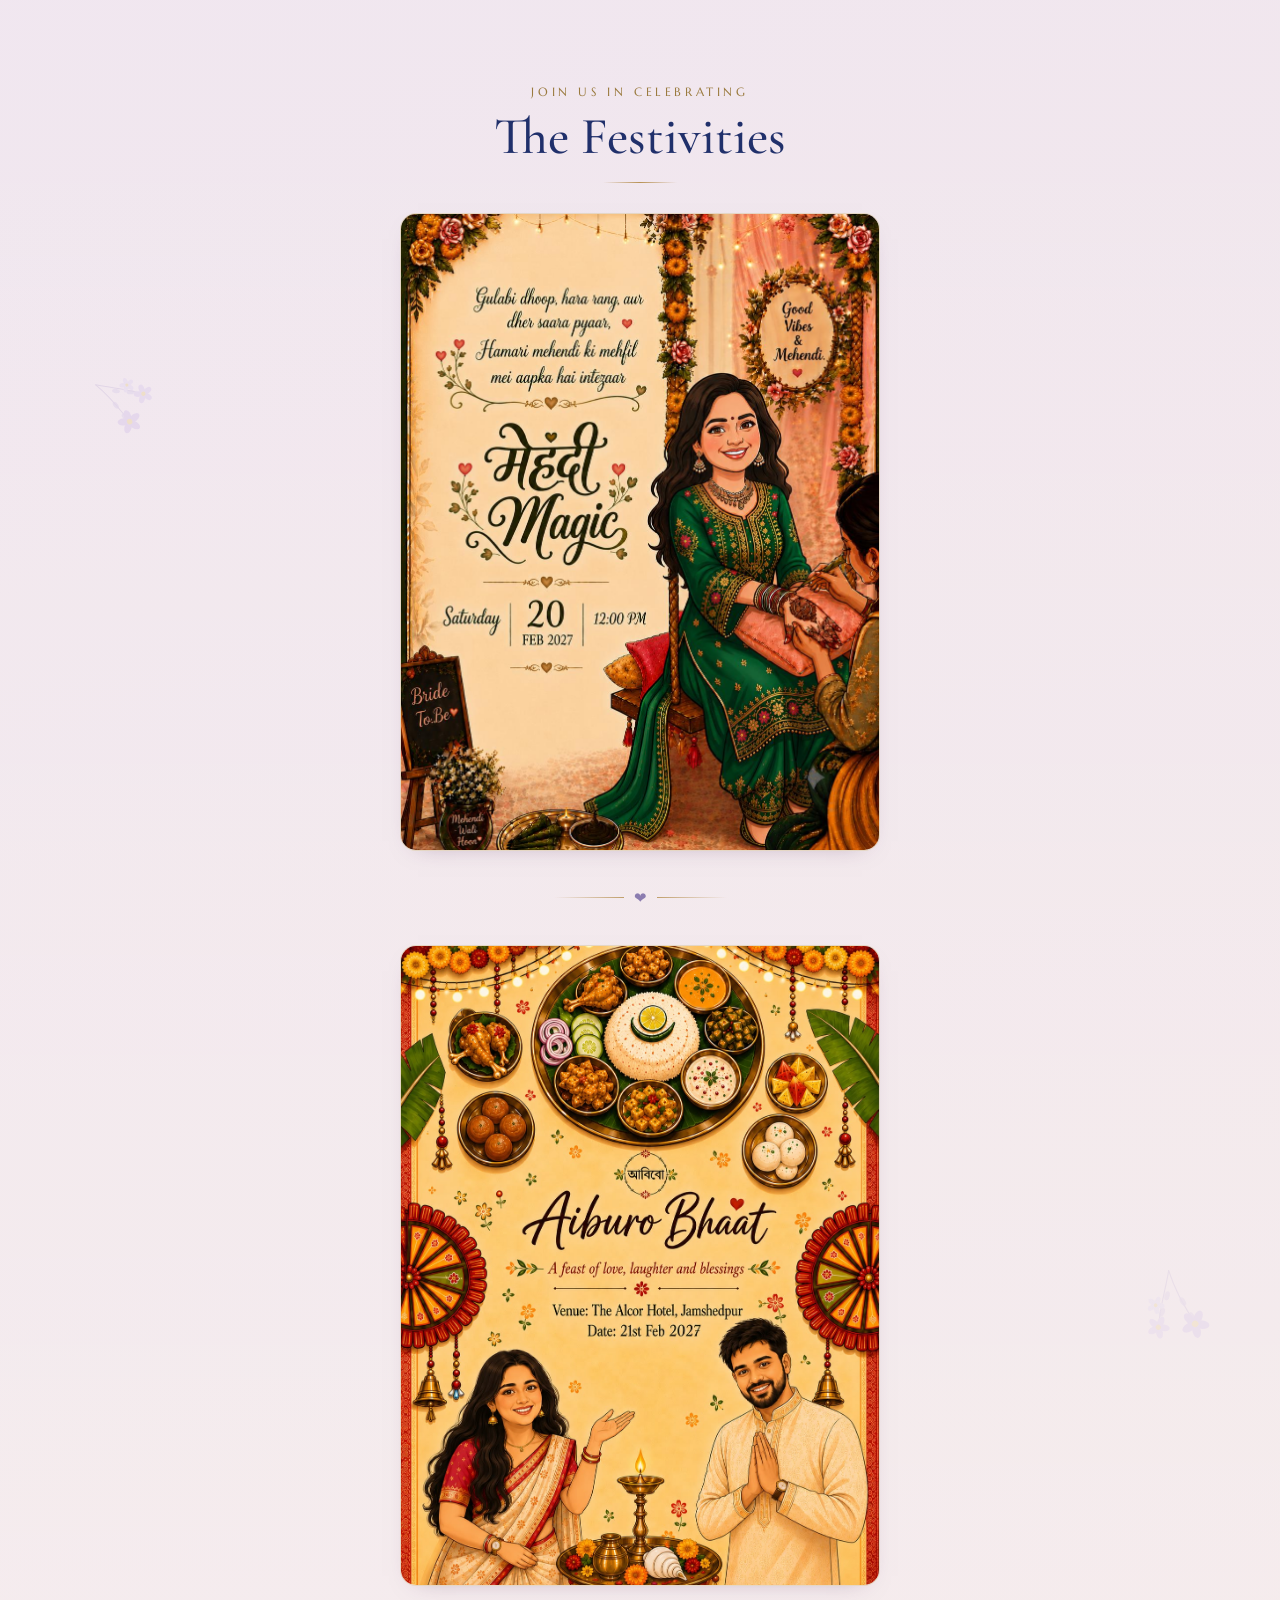
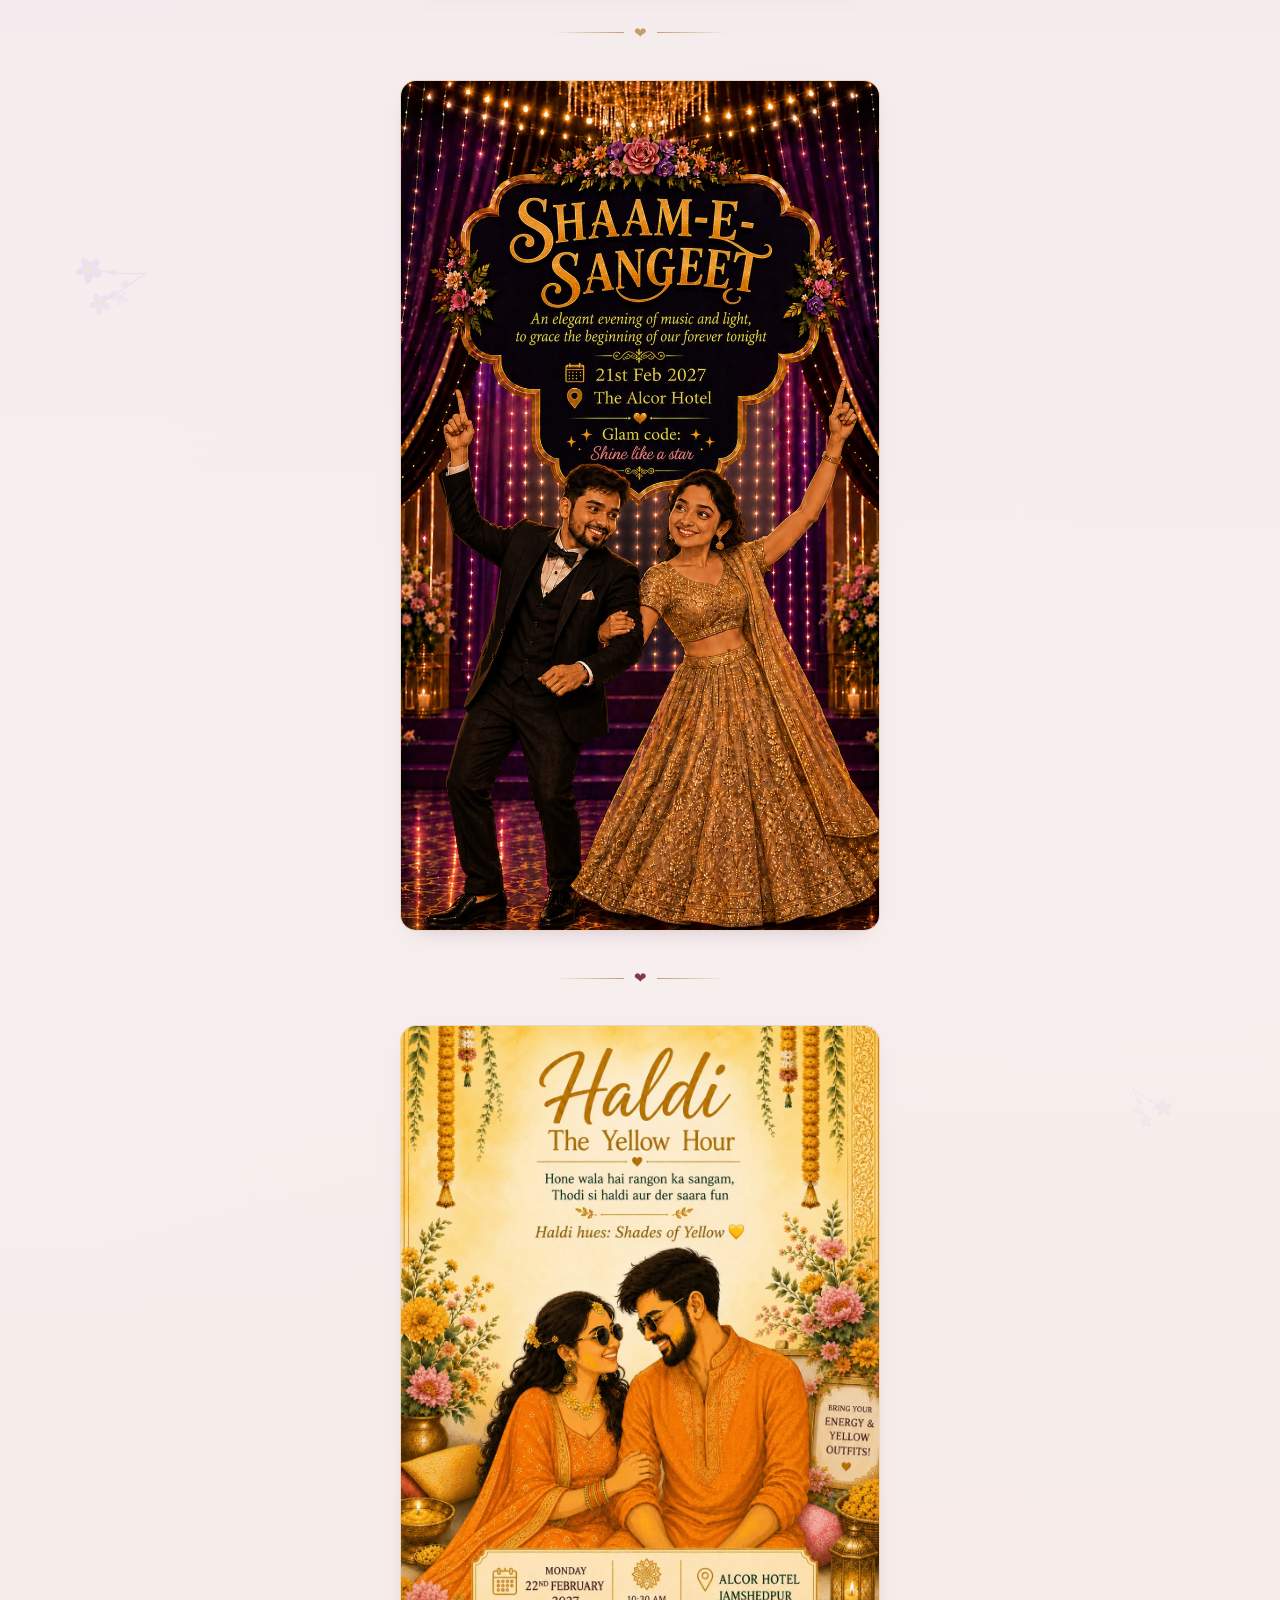
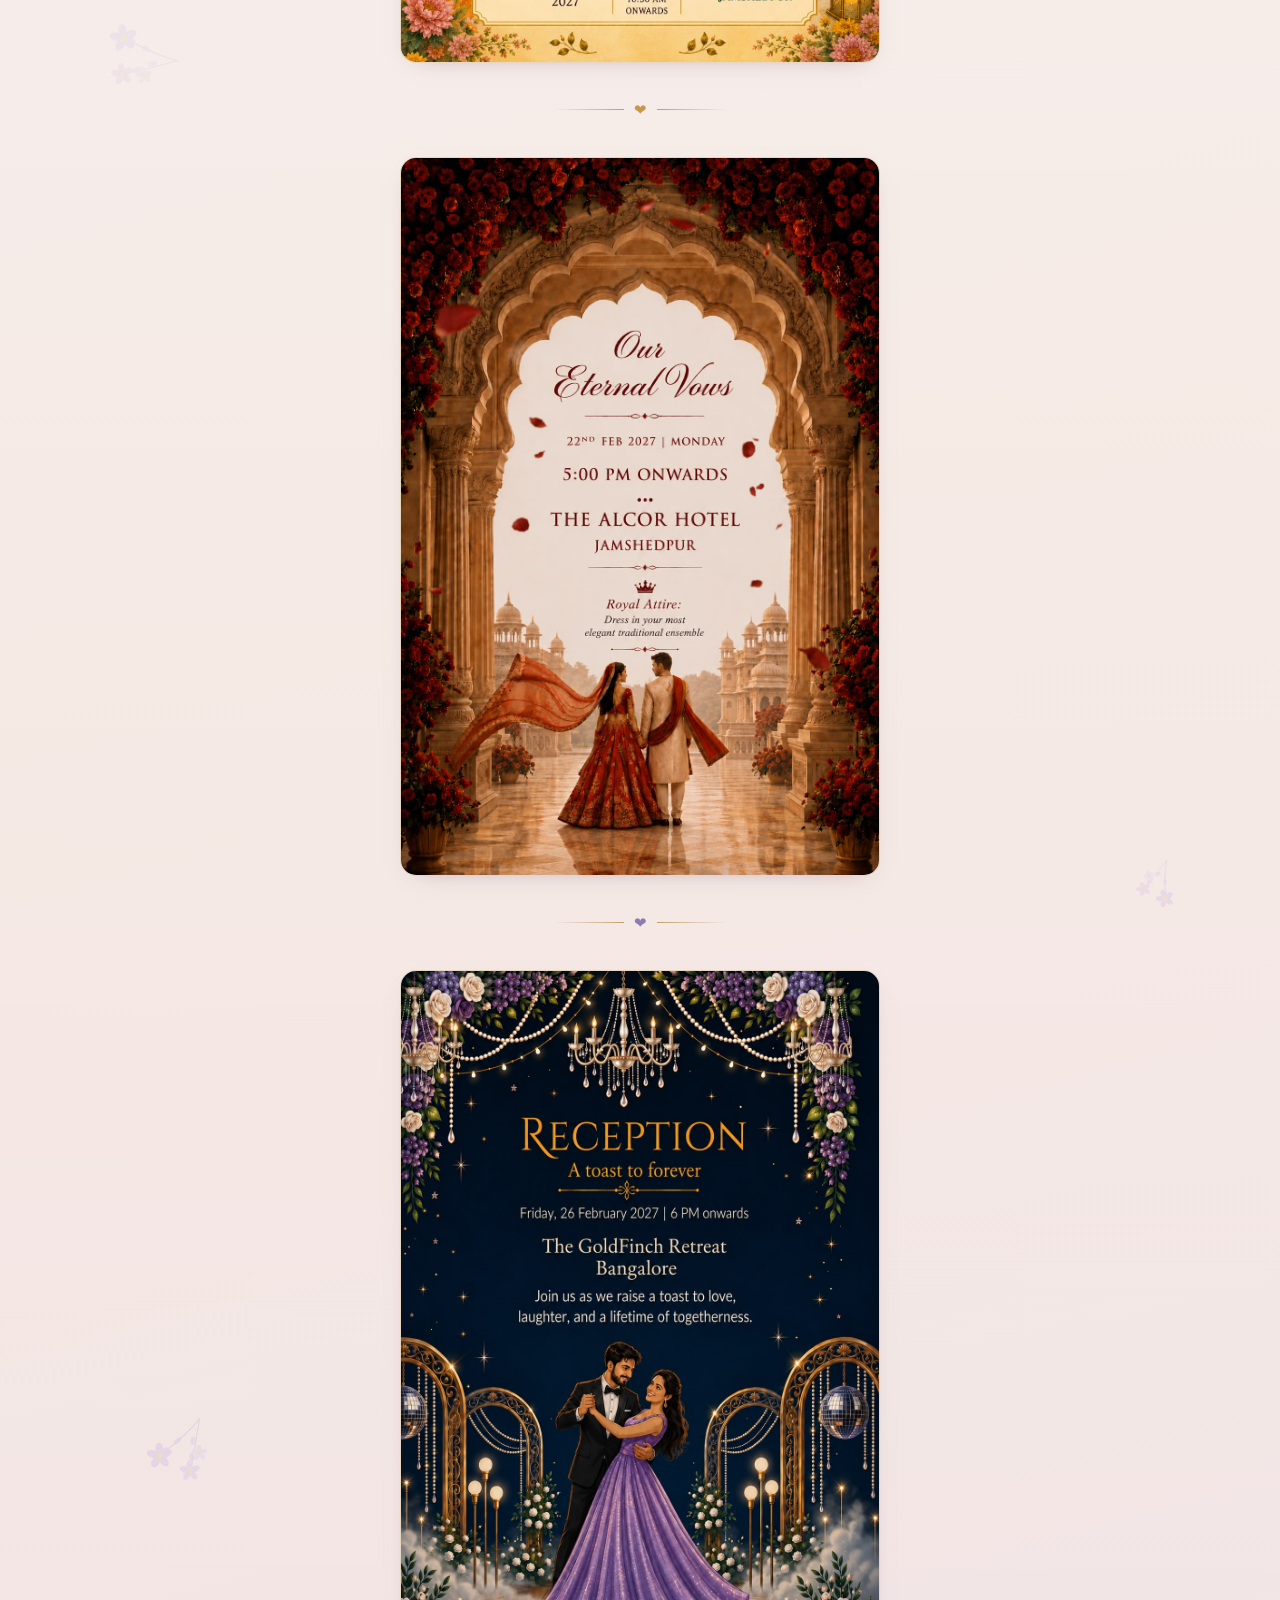
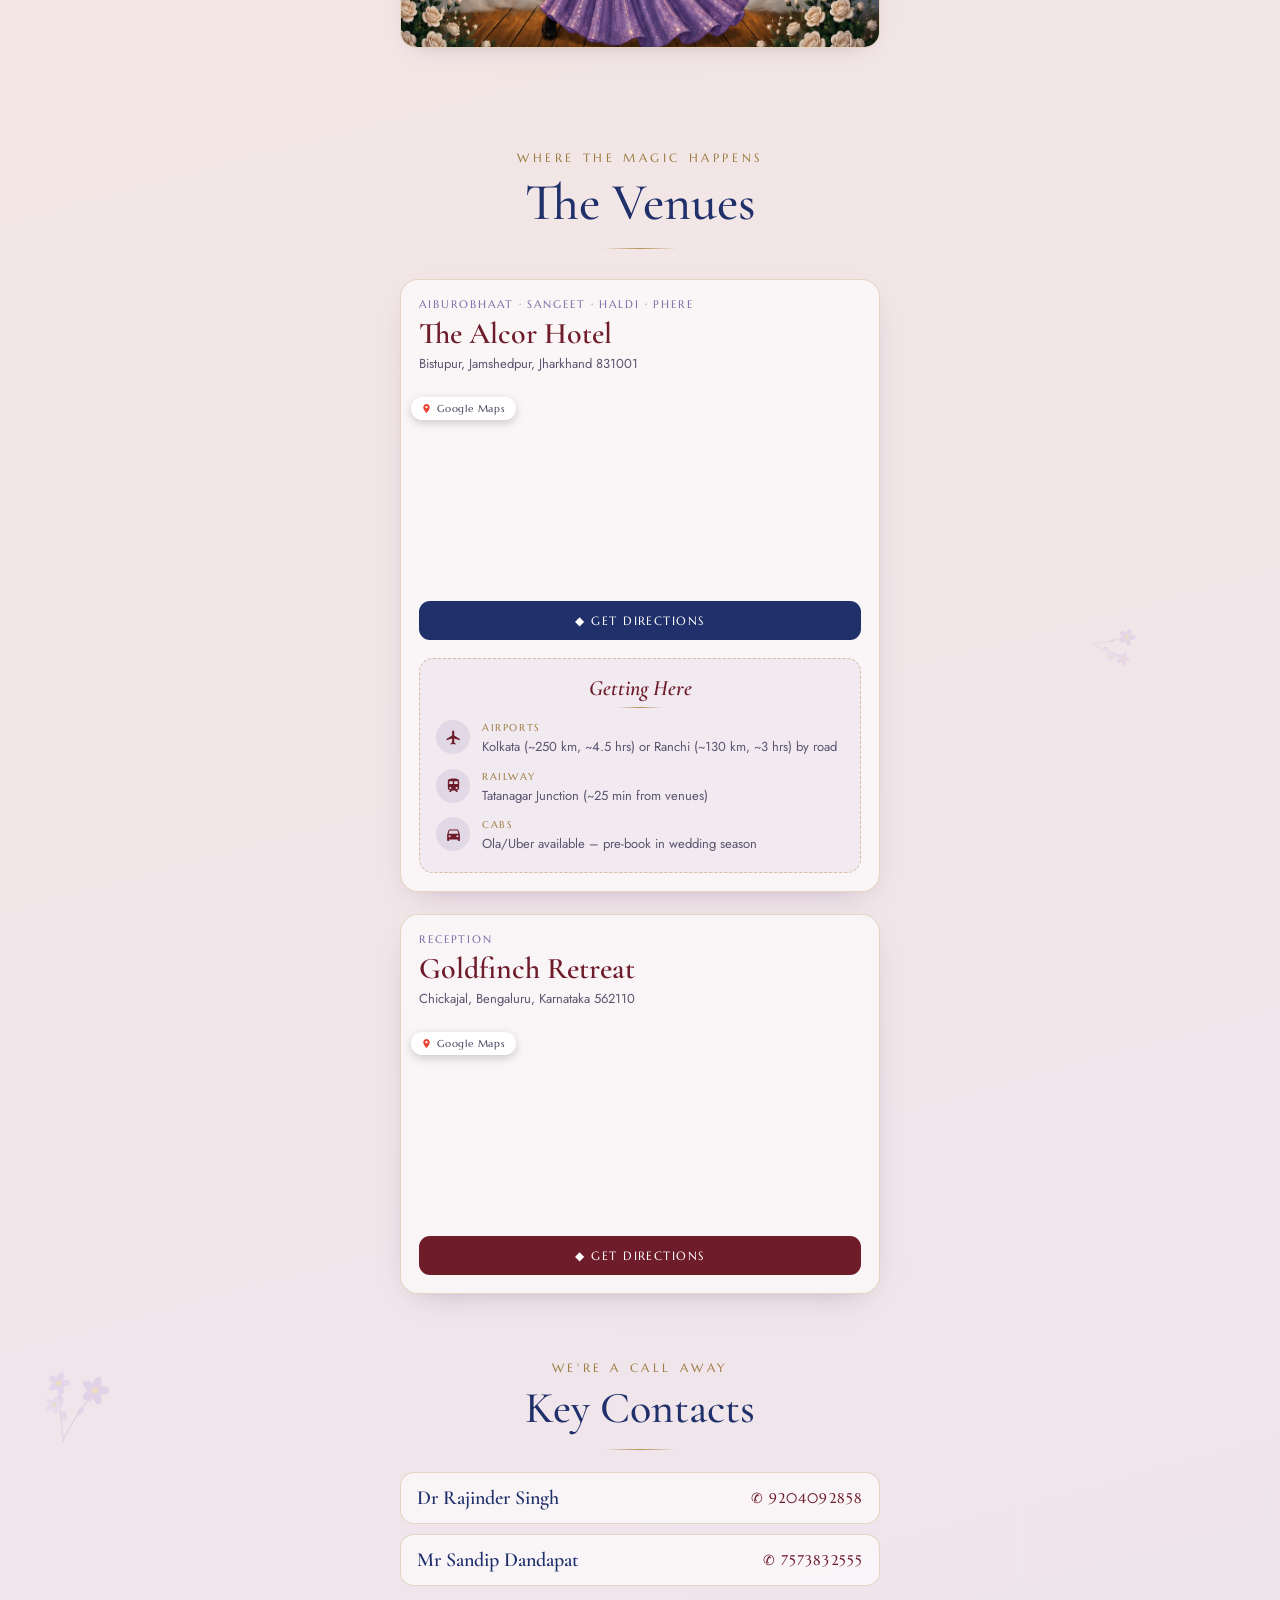
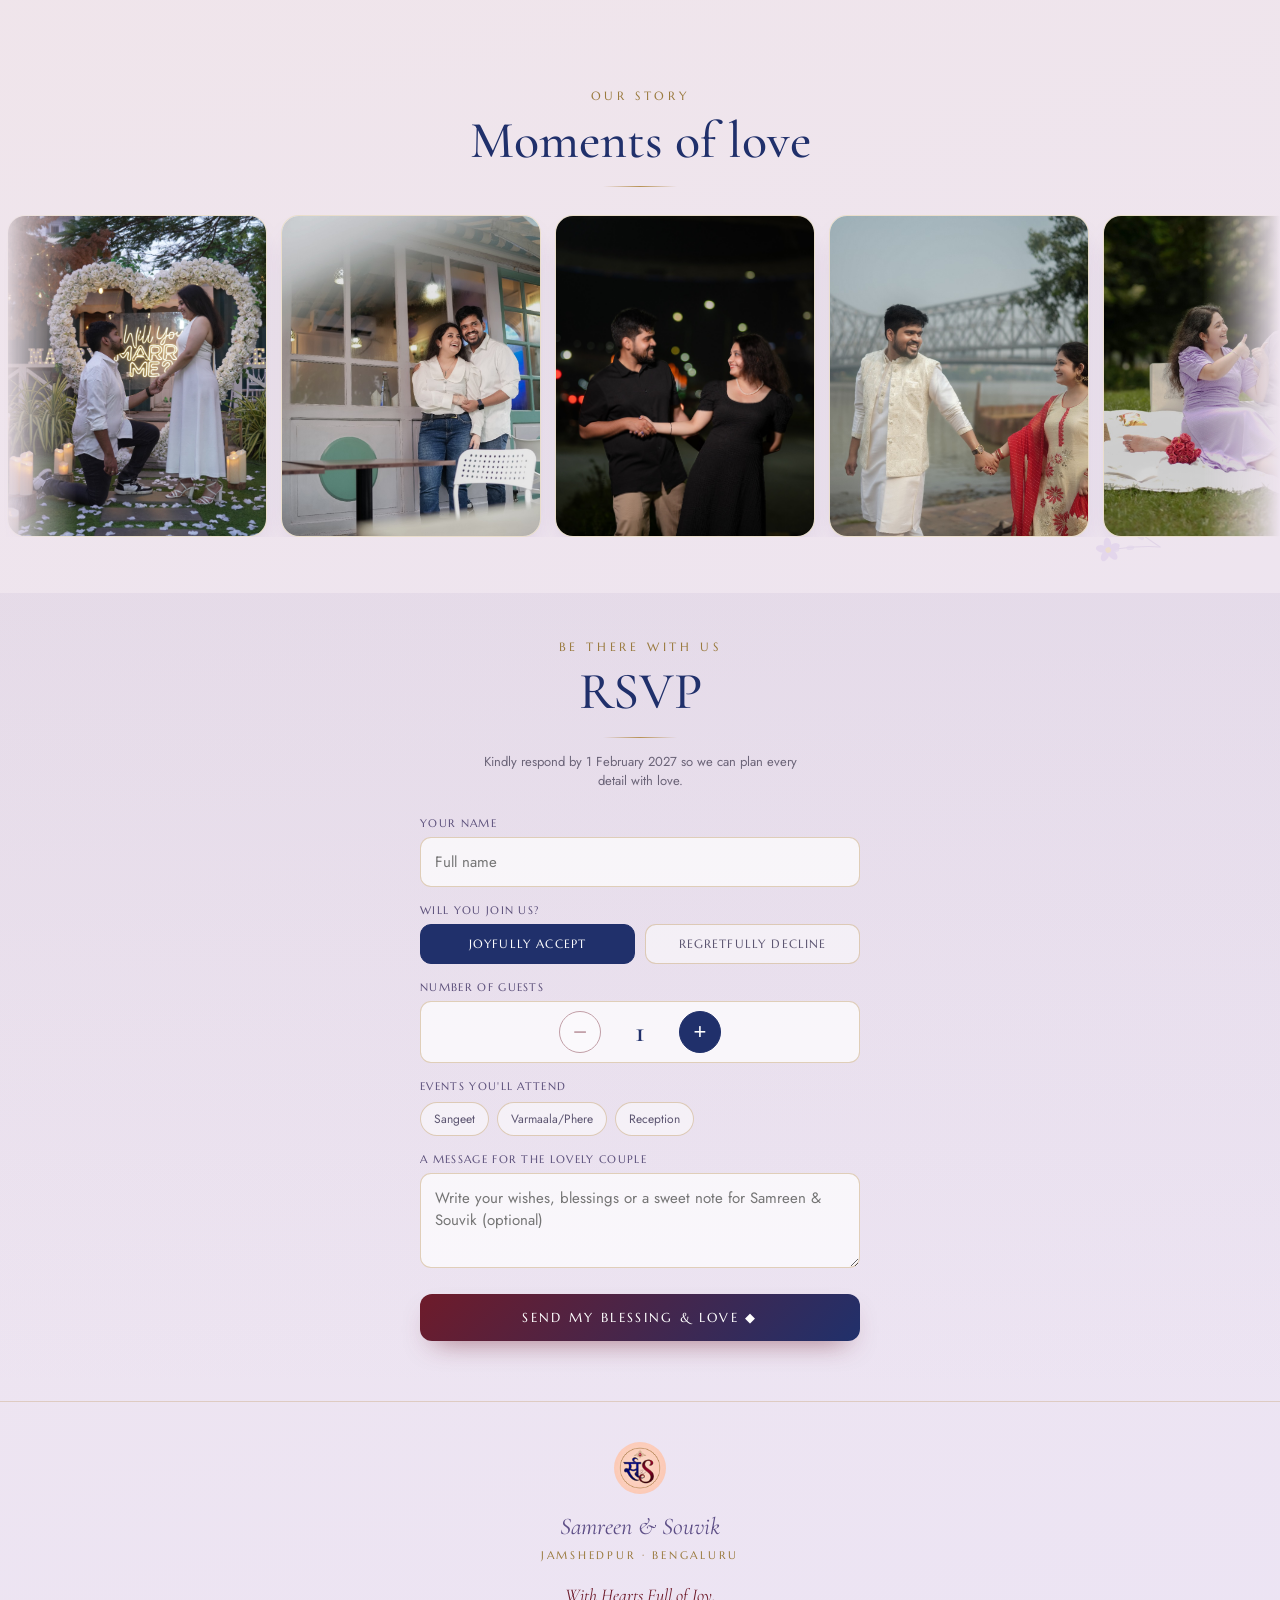
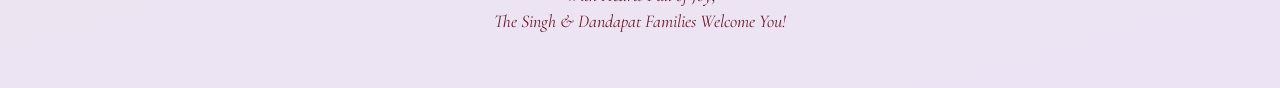
==== commit e4e4b183: "QuoteFix" ====
--- a/index.html
+++ b/index.html
@@ -42,8 +42,14 @@
   @keyframes tapNudge { 0%,100% { transform: translateY(0); opacity: .7; } 50% { transform: translateY(-5px); opacity: 1; } }
   @keyframes tapBreathe { 0%,100% { opacity: .75; letter-spacing: .3em; } 50% { opacity: 1; letter-spacing: .36em; } }
   @media (max-width: 480px) {
-    .ov-quote { width: 82% !important; }
-    .ov-quote-p { font-size: 13.5px !important; line-height: 1.45 !important; }
+    .ov-quote { width: 88% !important; }
+    .ov-quote-p { font-size: clamp(15px,4.3vw,17px) !important; line-height: 1.4 !important; }
+    .ov-quote-p span { display: block; }
+  }
+  @media (max-width: 480px) and (max-height: 640px) {
+    .ov-quote-p { font-size: 14px !important; line-height: 1.35 !important; }
+    .ov-quote-rule { margin: 7px auto 8px !important; }
+    .ov-gan-img { height: 36px !important; }
   }
   .ov-flash { position: absolute; inset: 0; z-index: 6; pointer-events: none; opacity: 0; background: radial-gradient(circle at 50% 49%, #fff 0%, rgba(255,250,230,.95) 22%, rgba(255,230,160,.55) 45%, rgba(255,230,160,0) 70%); }
   #overlay.opening .ov-flash { animation: envFlash .7s ease-out forwards; }
@@ -345,15 +351,15 @@
 
   <!-- Ganesha invocation, top centre of the envelope -->
   <div class="ov-chrome" style="position:absolute; top:2.2%; left:50%; transform:translateX(-50%); z-index:4; text-align:center; white-space:nowrap; mix-blend-mode:multiply;">
-    <img src="images/Ganesha.png" alt="Lord Ganesha" style="display:block; margin:0 auto; height:clamp(44px,11vw,56px); width:auto; filter:drop-shadow(0 2px 3px rgba(120,90,20,.25));">
+    <img class="ov-gan-img" src="images/Ganesha.png" alt="Lord Ganesha" style="display:block; margin:0 auto; height:clamp(44px,11vw,56px); width:auto; filter:drop-shadow(0 2px 3px rgba(120,90,20,.25));">
     <div style="font-family:'Tiro Devanagari Hindi','Noto Serif Devanagari','Mangal',serif; font-size:clamp(12px,3.4vw,15px); color:#8a6a1f; margin-top:3px; line-height:1.2;">॥ श्री गणेशाय नमः ॥</div>
   </div>
 
   <!-- quote in the opening -->
   <div class="ov-chrome ov-quote" style="position:absolute; top:13%; left:50%; transform:translateX(-50%); width:58%; max-width:400px; text-align:center; z-index:4;">
     <div style="font-family:'Marcellus',serif; letter-spacing:.32em; text-transform:uppercase; font-size:10.5px; color:#8a7a4e;">How it all began</div>
-    <div style="width:42px; height:1px; background:linear-gradient(90deg,transparent,#c9a24a,transparent); margin:11px auto 14px;"></div>
-    <p class="ov-quote-p" style="font-family:'Cormorant Garamond',serif; font-weight:700; font-style:italic; font-size:clamp(14px,4vw,25px); line-height:1.5; color:#3a4a72; margin:0;">&ldquo;From Dhol to Dhak, from Ardaas to Subho Drishti this is our love story.&rdquo;</p>
+    <div class="ov-quote-rule" style="width:42px; height:1px; background:linear-gradient(90deg,transparent,#c9a24a,transparent); margin:11px auto 14px;"></div>
+    <p class="ov-quote-p" style="font-family:'Cormorant Garamond',serif; font-weight:700; font-style:italic; font-size:clamp(14px,4vw,25px); line-height:1.5; color:#3a4a72; margin:0;"><span>&ldquo;From Dhol to Dhak,</span> <span>from Ardaas to Subho Drishti</span> <span>this is our love story.&rdquo;</span></p>
   </div>
 
   <!-- flash burst on open -->
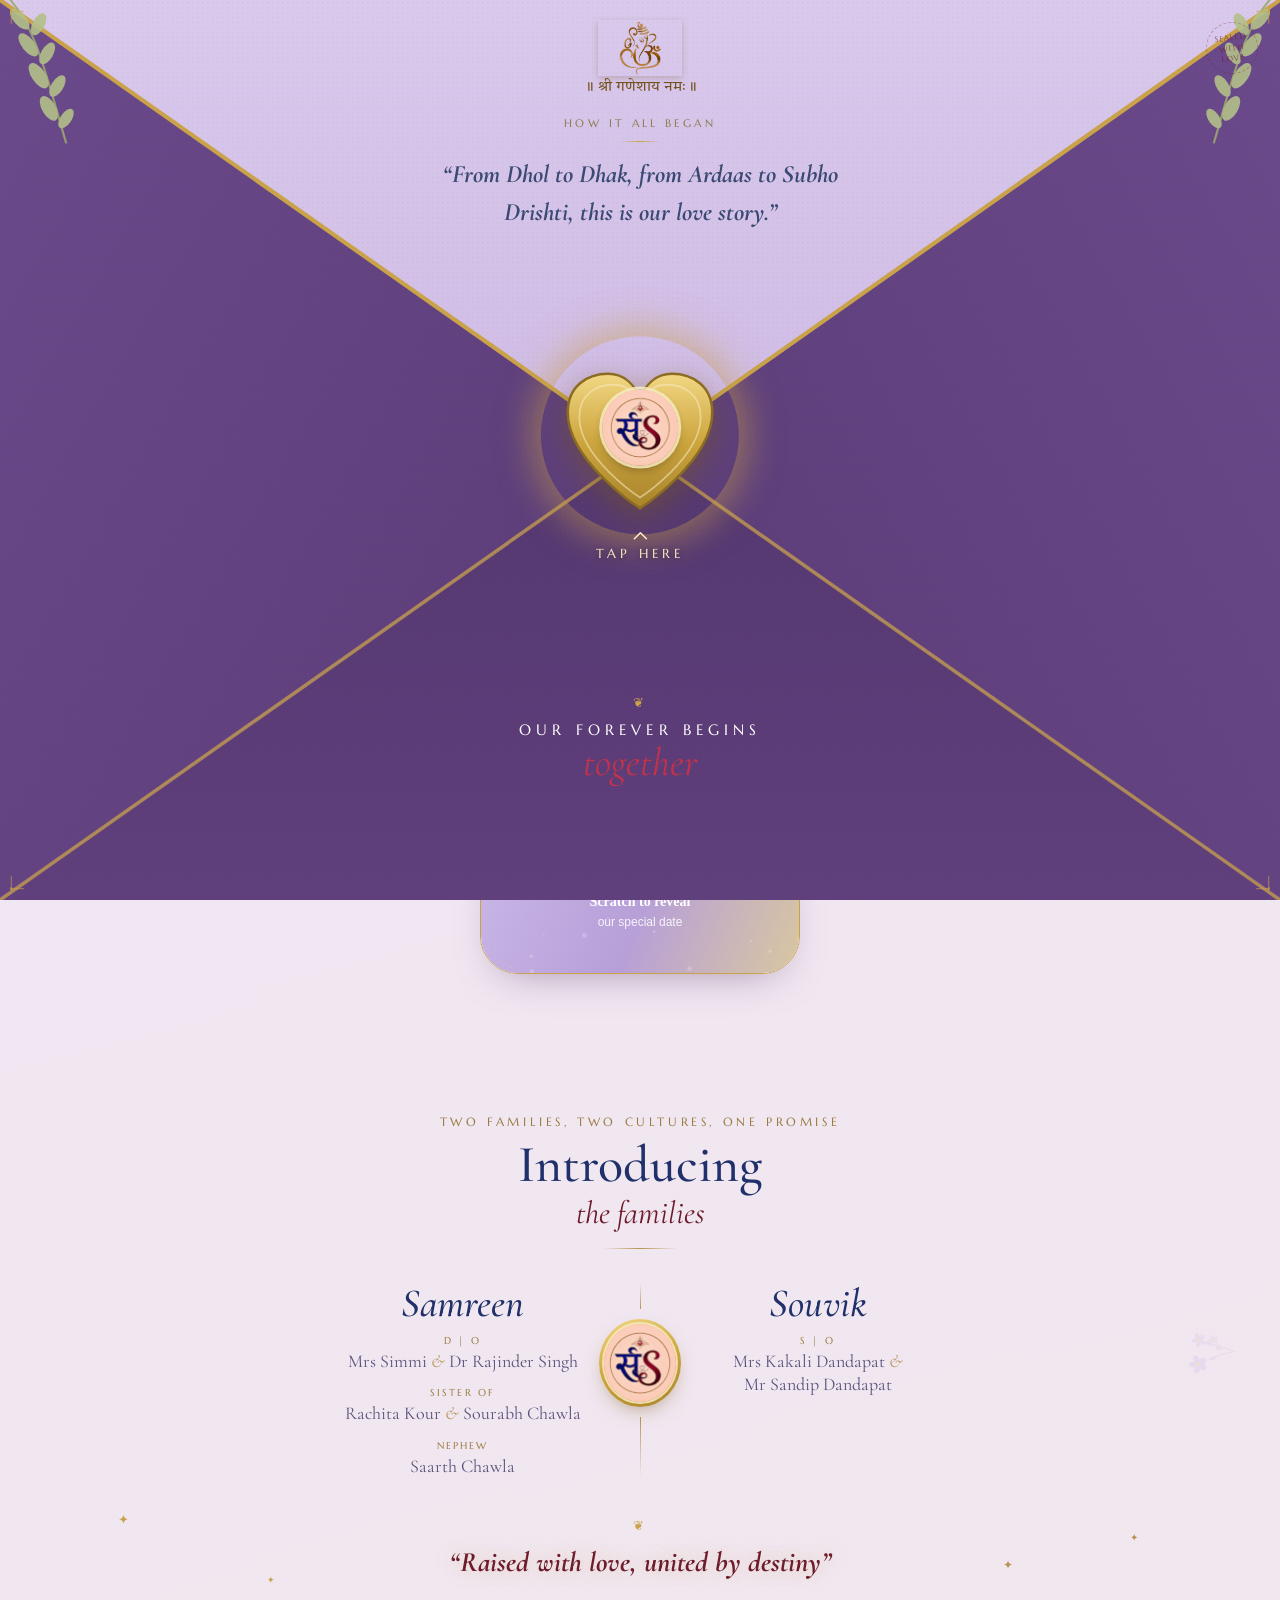
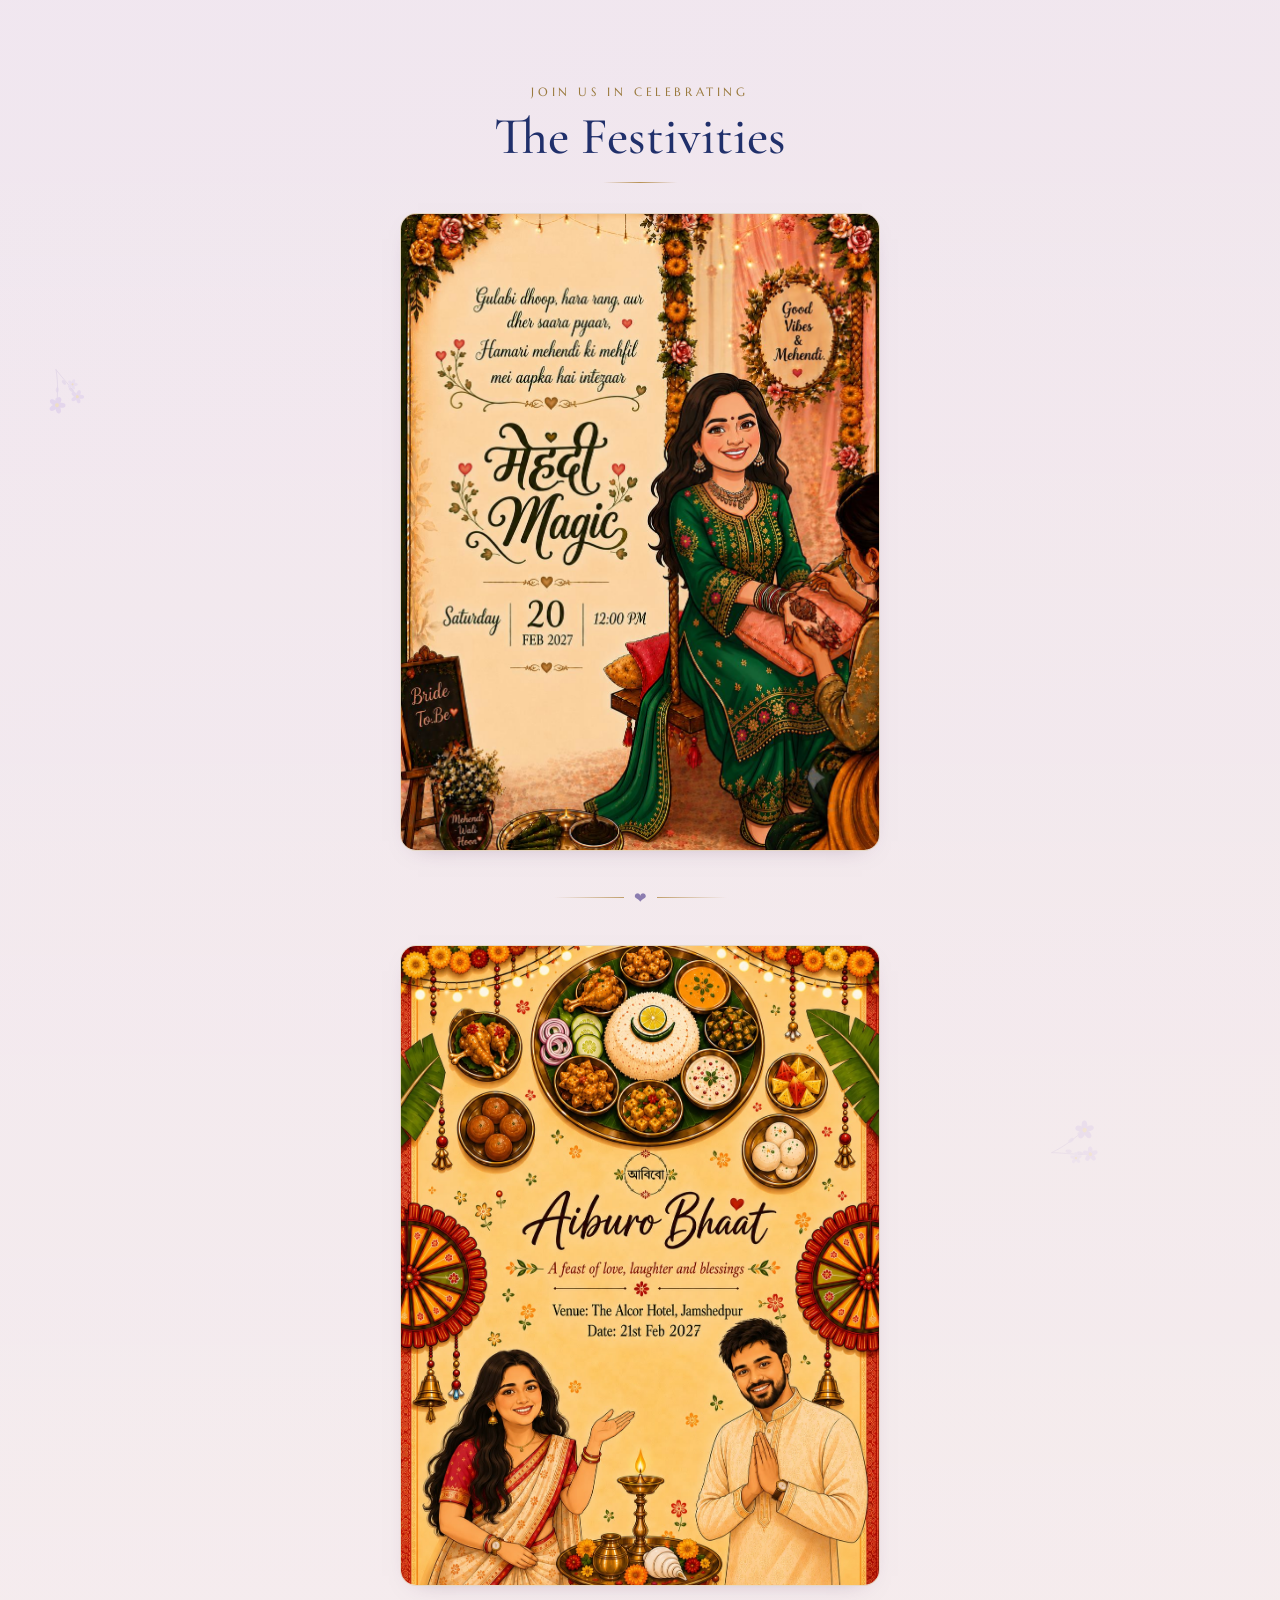
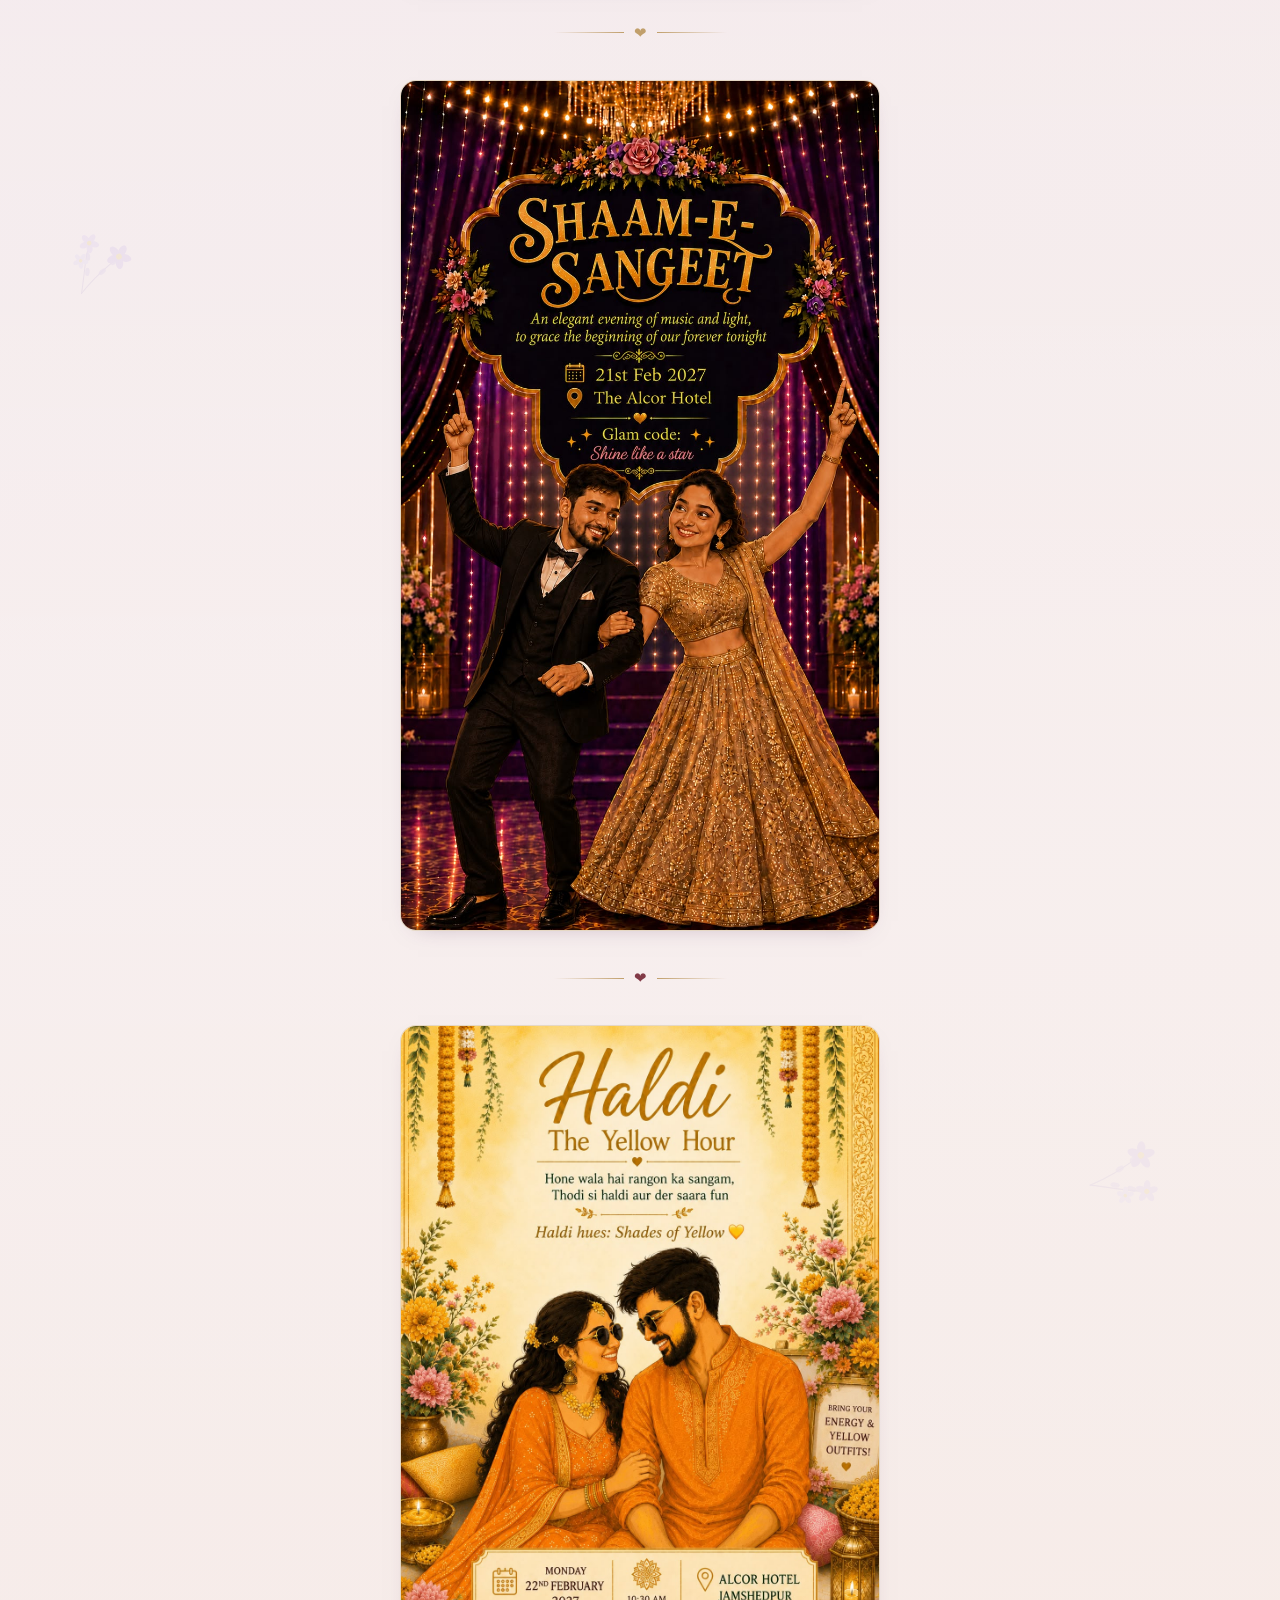
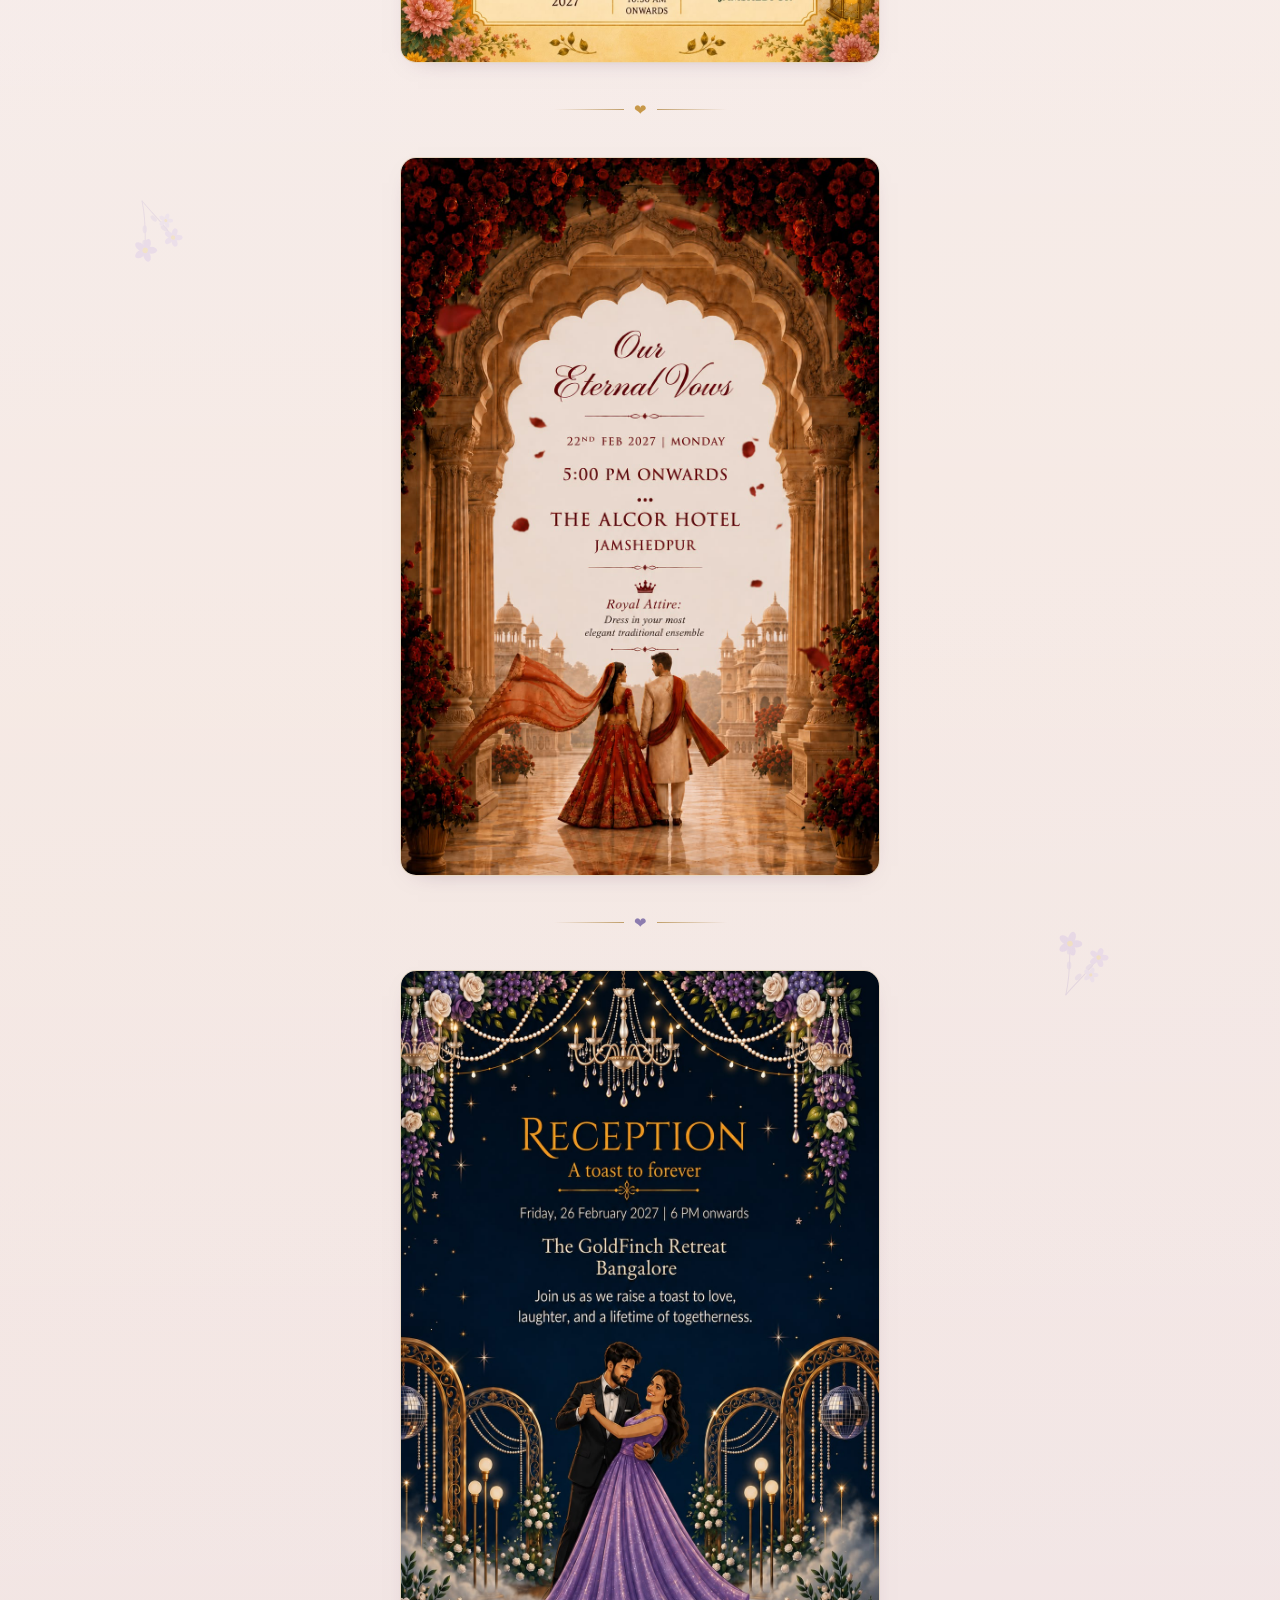
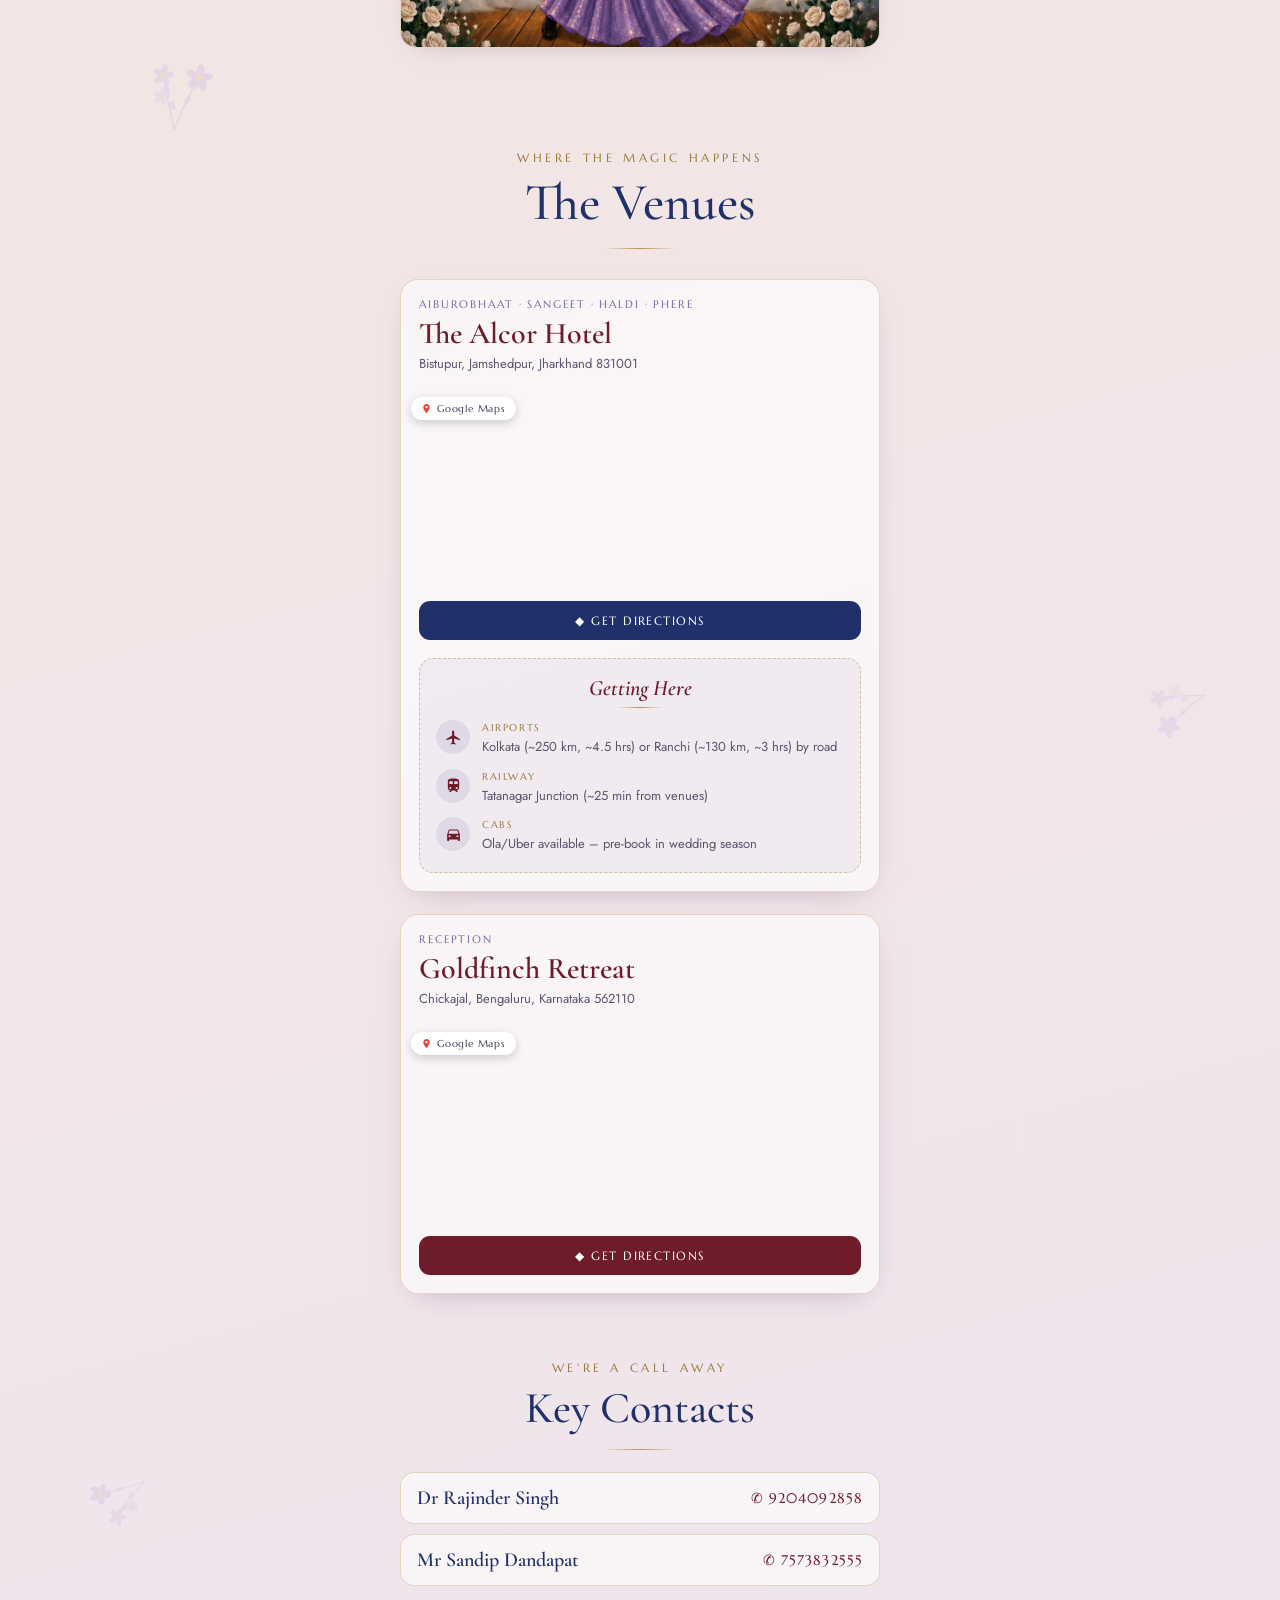
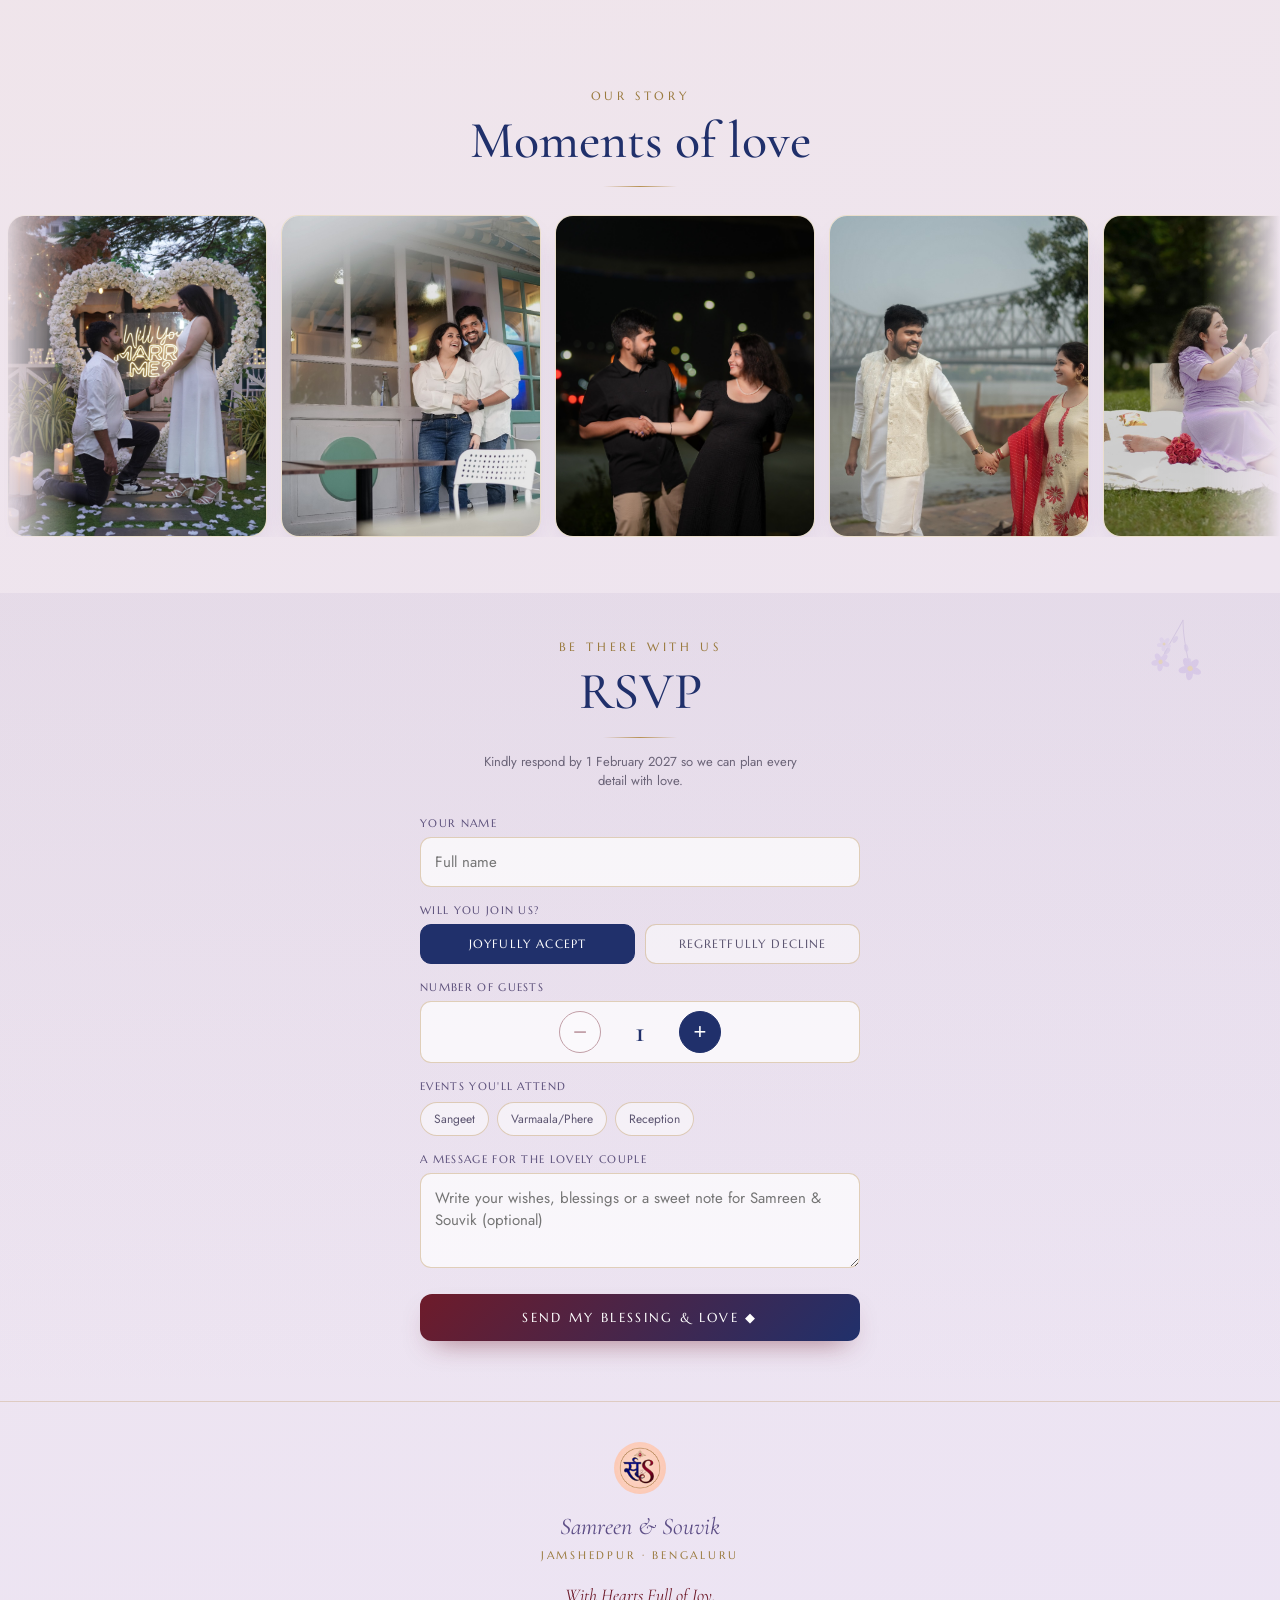
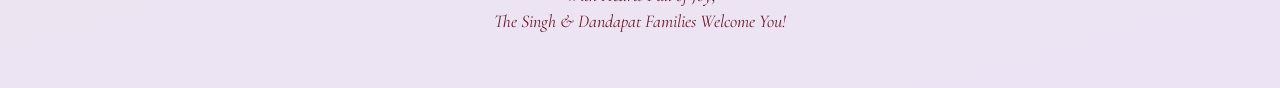
==== commit c4f68513: "QuoteFixwithComma" ====
--- a/index.html
+++ b/index.html
@@ -359,7 +359,7 @@
   <div class="ov-chrome ov-quote" style="position:absolute; top:13%; left:50%; transform:translateX(-50%); width:58%; max-width:400px; text-align:center; z-index:4;">
     <div style="font-family:'Marcellus',serif; letter-spacing:.32em; text-transform:uppercase; font-size:10.5px; color:#8a7a4e;">How it all began</div>
     <div class="ov-quote-rule" style="width:42px; height:1px; background:linear-gradient(90deg,transparent,#c9a24a,transparent); margin:11px auto 14px;"></div>
-    <p class="ov-quote-p" style="font-family:'Cormorant Garamond',serif; font-weight:700; font-style:italic; font-size:clamp(14px,4vw,25px); line-height:1.5; color:#3a4a72; margin:0;"><span>&ldquo;From Dhol to Dhak,</span> <span>from Ardaas to Subho Drishti</span> <span>this is our love story.&rdquo;</span></p>
+    <p class="ov-quote-p" style="font-family:'Cormorant Garamond',serif; font-weight:700; font-style:italic; font-size:clamp(14px,4vw,25px); line-height:1.5; color:#3a4a72; margin:0;"><span>&ldquo;From Dhol to Dhak,</span> <span>from Ardaas to Subho Drishti,</span> <span>this is our love story.&rdquo;</span></p>
   </div>
 
   <!-- flash burst on open -->
